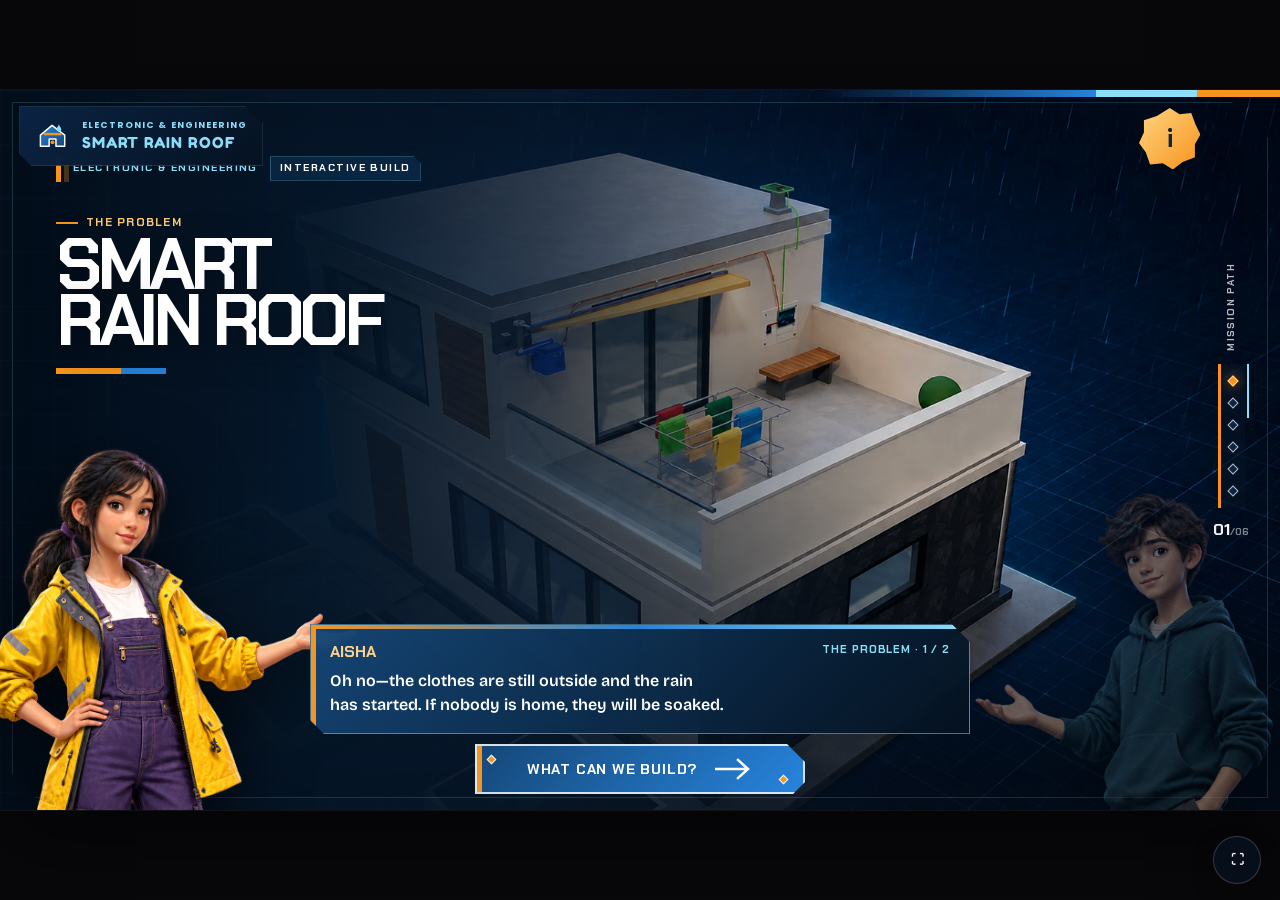
==== index.html @ da2c4566 "Add Smart Rain Roof standalone interactive activity Offline-first, single-folder 3D engineering acti" ====
<!DOCTYPE html>
<html lang="en">
<head>
<meta charset="utf-8">
<meta name="viewport" content="width=device-width, initial-scale=1, viewport-fit=cover, maximum-scale=1">
<meta name="theme-color" content="#0B2545">
<title>SKAI Engineering · Smart Rain Roof</title>
<link rel="icon" type="image/svg+xml" href="favicon.svg">
<link rel="stylesheet" href="assets/fonts/local-fonts.css">
<style>
/* =====================================================================
   SKAI world board — fit-to-screen, never scrolls, everything animates.
   Board is the Figma frame at 1959.11 x 1102 (16:9-ish), letterboxed to
   whatever screen it lands on. All motion is CSS transforms on the
   data-role groups inside the SVG.
   ===================================================================== */

*, *::before, *::after { box-sizing: border-box; }

html, body {
  height: 100%;
  margin: 0;
  overflow: hidden;                 /* no scrollbars, ever */
  overscroll-behavior: none;
  touch-action: manipulation;
  background: #08080b;
  font-family: Poppins, system-ui, -apple-system, sans-serif;
  color: #e9e9ee;
  -webkit-tap-highlight-color: transparent;
}

body {
  display: grid;
  place-items: center;
  position: fixed;                  /* kills iOS rubber-banding */
  inset: 0;
}

/* ---------------------------------------------------------------- board */

.board {
  --ar: 1.777778;                   /* 1959.11 / 1102 */
  position: relative;
  width:  min(100vw, calc(100vh * var(--ar)));
  height: min(100vh, calc(100vw / var(--ar)));
  overflow: hidden;
  background:
    radial-gradient(125% 95% at 50% -8%,  var(--glow)  0%, transparent 62%),
    radial-gradient(100% 80% at 50% 108%, var(--glow2) 0%, transparent 58%),
    var(--bg);
  box-shadow: 0 0 0 1px rgba(255,255,255,.05), 0 30px 90px rgba(0,0,0,.55);
}

/* soft vignette so the themed ground reads as depth, not a flat wash */
.board::after {
  content: ""; position: absolute; inset: 0; pointer-events: none;
  background: radial-gradient(120% 100% at 50% 50%, transparent 52%, rgba(0,0,0,.42) 100%);
}
@supports (height: 100dvh) {
  .board {
    width:  min(100vw, calc(100dvh * var(--ar)));
    height: min(100dvh, calc(100vw / var(--ar)));
  }
}
.board svg { display: block; width: 100%; height: 100%; }

/* Portrait phones: the board is a landscape game frame, so rotate it into the
   screen instead of leaving a thin letterbox strip. Chrome stays upright. */
@media (orientation: portrait) and (max-width: 820px) {
  .board {
    position: fixed; top: 50%; left: 50%;
    width:  min(100vh, calc(100vw * var(--ar)));
    height: min(100vw, calc(100vh / var(--ar)));
    transform: translate(-50%, -50%) rotate(90deg);
  }
  @supports (height: 100dvh) {
    .board {
      width:  min(100dvh, calc(100vw * var(--ar)));
      height: min(100vw, calc(100dvh / var(--ar)));
    }
  }
}

/* ---- domain mascots: the generated characters, standing on the board ---- */
.board .mascot {
  position: absolute; bottom: 8%; height: 40%;
  opacity: 0; pointer-events: none; z-index: 2;
  filter: drop-shadow(0 12px 24px rgba(0,0,0,.45));
  transition: opacity 200ms ease, transform 260ms cubic-bezier(.55, 0, .85, .12);
}
.board .mascot.robot { right: 17%; transform: translate(110px, 34px) scale(.9); }
.board .mascot.kid   { left: 20%;  transform: translate(-110px, 34px) scale(.9); }
.board .mascot.on {
  opacity: 1; transform: none;
  transition: opacity 200ms ease, transform 440ms cubic-bezier(.16, 1.24, .32, 1);
}
.board .mascot.robot.on { animation: bob 2.6s ease-in-out 500ms infinite; }
.board .mascot.kid.on   { animation: bob 3.1s ease-in-out 900ms infinite; }
@media (prefers-reduced-motion: reduce) { .board .mascot.on { animation: none; } }

/* the activity area — your game renders here, under the chrome */
.stage-slot {
  position: absolute; inset: 0;
  display: grid; place-items: center;
  pointer-events: none;
}

/* ------------------------------------------------------- motion system */
/* Every element is parked off-board in the direction it flies in from.
   Translations are in SVG user units, so they behave identically at any
   screen size. Turning the role off replays the same path in reverse. */

.board [data-role] {
  transform-box: fill-box;
  transform-origin: 50% 50%;
  opacity: 0;
  will-change: transform, opacity;
  transition:
    transform 260ms cubic-bezier(.55, 0, .85, .12),
    opacity   150ms ease-in;
  transition-delay: calc(var(--i, 0) * 22ms);
}

.board [data-role].on {
  transform: none;
  opacity: 1;
  transition:
    transform 440ms cubic-bezier(.16, 1.24, .32, 1),
    opacity   200ms ease-out;
  transition-delay: calc(var(--i, 0) * 38ms);
}

/* per-role flight paths */
.board [data-role="header"] { transform: translate(-520px, -70px) rotate(-7deg); }
.board [data-role="hud"]    { transform: translate(0, -330px) scale(.86); }
.board [data-role="rail"]   { transform: translate(400px, 40px) rotate(6deg); }
.board [data-role="hint"]   { transform: translate(-420px, 120px) rotate(-14deg); }
.board [data-role="cta"]    { transform: translate(0, 460px) scale(.9); }
.board [data-role="trim"]   { transform: translate(-700px, 0); }
.board [data-role="bubble"] {
  transform: translate(-40px, 90px) scale(.25) rotate(-8deg);
  transform-origin: 12% 94%;        /* grows out of the hint button */
}

/* the board itself never flies */
.board [data-role="decor"] { opacity: 1; transform: none; transition: none; }

/* Figma's flat grey stage tint (Rectangle 129) is replaced by the themed
   .board background above, so it is not drawn */
.board [data-role="backdrop"] { display: none; }

/* idle life once things have landed */
.board [data-role="cta"].on   { animation: bob 2.6s ease-in-out 600ms infinite; }
.board [data-role="hint"].on  { animation: pulse 2.2s ease-in-out 700ms infinite; }
@keyframes bob   { 0%,100% { translate: 0 0;    } 50% { translate: 0 -9px; } }
@keyframes pulse { 0%,100% { scale: 1;          } 50% { scale: 1.055;      } }

@media (prefers-reduced-motion: reduce) {
  .board [data-role] { transition-duration: 1ms !important; transition-delay: 0ms !important; }
  .board [data-role].on { animation: none; }
}

/* --------------------------------------------------------------- chrome */
/* Everything here is fixed-position overlay, so it can never add scroll. */

.hud-bar {
  position: fixed; right: clamp(8px, 1.2vw, 18px); bottom: clamp(8px, 1.8vh, 20px);
  display: flex; align-items: center; gap: clamp(6px, .9vw, 12px);
  padding: clamp(6px, 1vh, 10px) clamp(10px, 1.4vw, 16px);
  background: rgba(18,18,23,.82);
  backdrop-filter: blur(14px);
  border: 1px solid rgba(255,255,255,.1);
  border-radius: 999px;
  font-size: clamp(10px, 1.5vh, 13px);
  z-index: 10;
  transition: opacity .24s ease, transform .24s ease;
  max-width: calc(100vw - 16px);
  flex-wrap: wrap; justify-content: center;
}
body.idle .hud-bar { opacity: 0; transform: translateY(18px); pointer-events: none; }

.hud-bar button {
  font: inherit; font-weight: 600; color: #e9e9ee;
  background: rgba(255,255,255,.07);
  border: 1px solid rgba(255,255,255,.12);
  border-radius: 999px;
  padding: .45em .9em; cursor: pointer; white-space: nowrap;
  transition: background .18s ease, color .18s ease;
}
.hud-bar button:hover { background: rgba(255,255,255,.16); }
.hud-bar button.play.on { background: #fff; color: #111; }

.dots { display: flex; flex-wrap: wrap; justify-content: center; gap: clamp(4px, .55vw, 7px); }
.dots i {
  width: clamp(7px, 1.05vh, 10px); aspect-ratio: 1;
  border-radius: 50%; background: rgba(255,255,255,.24);
  cursor: pointer; transition: background .2s ease, transform .2s ease;
}
.dots i:hover { transform: scale(1.35); }
.dots i.on { background: var(--accent, #fff); transform: scale(1.35); }

.caption {
  position: fixed; right: clamp(8px, 1.2vw, 18px);
  bottom: calc(clamp(8px, 1.8vh, 20px) + clamp(38px, 5.6vh, 52px));
  margin: 0;
  font-size: clamp(10px, 1.5vh, 13px); letter-spacing: .01em;
  color: rgba(255,255,255,.6); text-align: right;
  max-width: min(46vw, 360px);
  z-index: 10; pointer-events: none;
  transition: opacity .24s ease;
}
body.idle .caption { opacity: 0; }

.worlds {
  position: fixed; top: clamp(8px, 1.6vh, 18px); left: 50%;
  transform: translateX(-50%);
  display: flex; flex-wrap: wrap; justify-content: center; gap: clamp(4px, .6vw, 8px);
  z-index: 10; max-width: calc(100vw - 12px);
  transition: opacity .24s ease, transform .24s ease;
}
body.idle .worlds { opacity: 0; transform: translateX(-50%) translateY(-16px); pointer-events: none; }

.worlds a {
  font-size: clamp(9px, 1.35vh, 12px); font-weight: 600;
  color: rgba(255,255,255,.66); text-decoration: none; white-space: nowrap;
  background: rgba(18,18,23,.8); backdrop-filter: blur(14px);
  border: 1px solid rgba(255,255,255,.1); border-radius: 999px;
  padding: .42em .9em;
}
.worlds a[aria-current] { background: var(--accent); color: #0b0b0e; border-color: transparent; }
.worlds a .sm { display: none; }
@media (max-width: 620px), (max-height: 420px) {
  .worlds a .lg { display: none; }
  .worlds a .sm { display: inline; }
}



@media (max-width: 900px) {
  .caption  { display: none; }
}
@media (max-width: 620px) {
  .hud-bar .full { display: none; }
  .worlds a { padding: .34em .62em; }
}
@media (max-width: 380px) {
  .hud-bar .play { display: none; }
}
/* very short landscape (phones on their side): shrink the chrome further */
@media (max-height: 420px) {
  .caption { display: none; }
  .hud-bar { bottom: 6px; padding: 4px 8px; }
  .worlds  { top: 5px; }
}

:root { --bg: #0B2545; --glow: rgba(31,111,208,.58); --glow2: rgba(247,148,29,.30); --accent: #F7941D; }
</style>
<link rel="stylesheet" href="engineering-smart-rain-roof.css">
</head>
<body>

<nav class="worlds" aria-hidden="true"></nav>

<div class="board">
<svg xmlns="http://www.w3.org/2000/svg" viewBox="0 0 1959.1111 1102" preserveAspectRatio="xMidYMid meet" data-frame="engineering" role="img" aria-label="Electronic & Engineering board">
<defs><linearGradient id="g1" x1="0.979" y1="0.9211" x2="-0.2285" y2="-1.015"><stop offset="0" stop-color="#154777" stop-opacity="1"/><stop offset="1" stop-color="#2784DD" stop-opacity="1"/></linearGradient><linearGradient id="g2" x1="0.4921" y1="0.5685" x2="0.5001" y2="0.3508"><stop offset="0" stop-color="#FFFFFF" stop-opacity="0"/><stop offset="1" stop-color="#115CBB" stop-opacity="1"/></linearGradient></defs>
<g data-role="header" data-node="24:2196" data-name="Rectangle"><g transform="matrix(1,0,0,1,282.4,115)"><path d="M0 0L7.2 0L7.2 2L0 2L0 0Z" fill="#D13735" fill-opacity="0.3"/></g></g>
<g data-role="header" data-node="24:2197" data-name="Rectangle"><g transform="matrix(1,0,0,1,285,112.4004)"><path d="M0 0L2 0L2 7.2L0 7.2L0 0Z" fill="#D13735" fill-opacity="0.3"/></g></g>
<g data-role="decor" data-node="24:2198" data-name="structural-beam"><g transform="matrix(1,0,0,1,1800,380)"><path d="M0 2C0 0.89543 0.895431 0 2 0L98 0C99.1046 0 100 0.895431 100 2L100 4C100 5.10457 99.1046 6 98 6L2 6C0.895429 6 0 5.10457 0 4L0 2Z" fill="#48515D" fill-opacity="0.12"/><path d="M2 0L2 1L98 1L98 0L98 -1L2 -1L2 0ZM100 2L99 2L99 4L100 4L101 4L101 2L100 2ZM98 6L98 5L2 5L2 6L2 7L98 7L98 6ZM0 4L1 4L1 2L0 2L-1 2L-1 4L0 4ZM2 6L2 5C1.44771 5 1 4.55229 1 4L0 4L-1 4C-1 5.65685 0.343143 7 2 7L2 6ZM100 4L99 4C99 4.55228 98.5523 5 98 5L98 6L98 7C99.6569 7 101 5.65685 101 4L100 4ZM98 0L98 1C98.5523 1 99 1.44771 99 2L100 2L101 2C101 0.343147 99.6569 -1 98 -1L98 0ZM2 0L2 -1C0.343146 -1 -1 0.343146 -1 2L0 2L1 2C1 1.44772 1.44772 1 2 1L2 0Z" fill="#48515D" fill-opacity="0.22"/></g></g>
<g data-role="hud" data-node="24:2199" data-name="Group 2593"><g transform="matrix(1,0,0,1,1618.0001,19.0016)"><g transform="matrix(-1,0,0,-1,93.0238,93.0003)"><path d="M40.7775 0.00796409L52.3742 0C53.2279 3.41 54.2725 6.76697 55.0507 10.2004C59.1892 11.1524 62.6675 12.7484 66.2536 15.0069C69.1303 13.1007 72.1699 11.4233 75.1026 9.60195C77.8721 12.3584 80.7683 14.9923 83.6286 17.6539C83.0802 19.0354 82.3523 20.3699 81.6962 21.7025C80.7319 23.6598 79.7825 25.6241 78.8478 27.5955C80.359 31.0665 81.5698 33.8694 82.4382 37.5915C83.4019 37.8378 84.3621 38.2226 85.3056 38.5458C87.8242 39.4079 90.3435 40.3726 92.9008 41.108L92.8804 47.0852C92.8771 48.3946 92.8322 49.7277 92.952 51.0324C92.9754 51.4793 92.9892 51.9295 93.0238 52.3755C92.5066 52.4912 92.0158 52.6321 91.515 52.8058C90.5465 53.1682 89.5171 53.4284 88.5237 53.7187L83.3202 55.234C82.4232 59.3446 80.5585 63.2376 78.3809 66.8053C79.8642 69.9635 81.2415 73.1734 82.6959 76.3456C81.8798 77.2656 80.9659 78.1188 80.0965 78.9896C78.536 80.5403 76.9914 82.1067 75.4628 83.6887C72.2172 82.2379 68.9699 80.736 65.8386 79.0506C62.3419 81.1423 58.4711 82.428 54.5588 83.4751C54.3432 84.9111 53.9496 86.3398 53.6117 87.7526C53.19 89.493 52.8028 91.2411 52.4503 92.997L40.7261 93.0003L39.2403 87.1638C38.931 85.9251 38.6638 84.6587 38.261 83.4469C34.4911 82.3594 30.7104 81.1355 27.3275 79.097C25.1842 79.9741 23.0947 80.9838 21.0001 81.9688C19.8576 82.506 18.7073 83.0983 17.5151 83.5157C14.9533 81.1043 12.5081 78.5298 10.0255 76.0354C10.4983 74.9452 11.0995 73.9015 11.6371 72.8408L14.6315 66.8776C12.5921 63.0901 11.0799 59.3295 9.88628 55.1981C6.61031 54.1406 3.29553 53.2169 0.0260241 52.1343C-0.0330577 48.4032 0.0282023 44.6613 0.0192856 40.9286C3.25047 39.7721 6.64128 39.0144 9.89193 37.8965C10.5563 35.6648 11.2576 33.4638 12.1902 31.327C12.8232 29.8767 13.5877 28.4884 14.2528 27.053C12.7173 23.9271 11.1587 20.8127 9.57705 17.71C10.6488 16.4582 11.9105 15.3133 13.0633 14.132C14.6516 12.5046 16.2114 10.7685 17.924 9.27475C20.7465 11.2446 23.7203 13.0304 26.6236 14.8785C30.0271 12.8252 33.9298 11.0685 37.8333 10.2632C38.8498 6.85614 39.7331 3.40428 40.7775 0.00796409Z" fill="#FCA01B"/></g><g transform="matrix(-1,0,0,-1,76.0238,77.0003)"><path d="M28.234 0.0863614C28.2844 0.078873 28.3345 0.0690532 28.3853 0.0639804C29.6066 -0.0580889 30.9267 0.016793 32.1457 0.103916C32.5471 0.133306 32.9479 0.170984 33.3478 0.216962C33.7477 0.262939 34.1464 0.317294 34.544 0.379939C34.9417 0.442584 35.3378 0.513521 35.7326 0.592672C36.1272 0.671824 36.52 0.759276 36.9111 0.854935C37.302 0.950513 37.6909 1.05414 38.0776 1.1659C38.4643 1.27766 38.8485 1.39756 39.2302 1.52542C39.6119 1.65321 39.9909 1.78889 40.3668 1.93254C40.7428 2.07635 41.1157 2.22772 41.4854 2.38683C41.8551 2.5461 42.2214 2.71294 42.5841 2.88751C42.9469 3.06192 43.3058 3.2439 43.661 3.43344C44.0162 3.62299 44.3672 3.81978 44.7141 4.02398C45.061 4.22802 45.4035 4.4393 45.7416 4.65776C46.0798 4.87621 46.4132 5.10159 46.7419 5.33381C47.0706 5.56619 47.3943 5.80526 47.713 6.05117C48.0317 6.297 48.3453 6.54944 48.6535 6.80839C48.9618 7.06735 49.2644 7.33258 49.5615 7.60417C49.7434 7.76787 49.9232 7.93374 50.101 8.10195C50.2788 8.27008 50.4545 8.44038 50.6282 8.61269C50.8017 8.78517 50.9731 8.95966 51.1425 9.13616C51.3119 9.31282 51.4791 9.49149 51.644 9.67226C51.809 9.85303 51.9717 10.0357 52.1321 10.2204C52.2926 10.4052 52.4509 10.5919 52.6068 10.7805C52.7626 10.9691 52.9162 11.1595 53.0674 11.3518C53.2186 11.5441 53.3675 11.7384 53.5141 11.9344C53.6604 12.1303 53.8045 12.3281 53.9461 12.5277C54.0879 12.7271 54.227 12.9284 54.3637 13.1314C54.5004 13.3343 54.6345 13.5389 54.7662 13.7452C54.8979 13.9513 55.027 14.1591 55.1536 14.3686C55.2802 14.578 55.4042 14.789 55.5256 15.0014C55.6471 15.2138 55.7658 15.4277 55.8819 15.643C55.9982 15.8583 56.1117 16.0751 56.2225 16.2933C56.3333 16.5114 56.4415 16.7309 56.547 16.9517C56.6525 17.1724 56.7553 17.3944 56.8553 17.6177C56.9553 17.841 57.0525 18.0655 57.1472 18.2912C57.2417 18.5169 57.3335 18.7436 57.4225 18.9716C57.5114 19.1996 57.5976 19.4286 57.6809 19.6587C57.7643 19.8886 57.8448 20.1197 57.9225 20.3518C58.0001 20.5838 58.0749 20.8167 58.147 21.0506C58.219 21.2845 58.288 21.5191 58.3542 21.7546C58.4205 21.9902 58.4838 22.2266 58.5443 22.4637C58.6047 22.7007 58.6622 22.9386 58.7167 23.1771C58.7713 23.4156 58.823 23.6548 58.8717 23.8945C58.9205 24.1343 58.9663 24.3747 59.0092 24.6155C59.052 24.8564 59.092 25.0978 59.1289 25.3397C59.1657 25.5815 59.1997 25.8237 59.2308 26.0665C59.2617 26.3094 59.2897 26.5525 59.3147 26.7959C59.3397 27.0392 59.3618 27.2829 59.381 27.5268C59.4 27.7708 59.416 28.015 59.4291 28.2593C59.7977 36.3 57.2435 44.0092 51.7926 49.9918C51.6329 50.169 51.4709 50.3442 51.3068 50.5176C51.1427 50.6909 50.9765 50.8621 50.8082 51.0313C50.64 51.2005 50.4697 51.3676 50.2973 51.5328C50.125 51.6978 49.9507 51.8607 49.7744 52.0215C49.598 52.1823 49.4198 52.3409 49.2395 52.4972C49.0593 52.6536 48.8773 52.8078 48.6932 52.9598C48.5092 53.1118 48.3235 53.2615 48.1359 53.4089C47.9482 53.5563 47.7588 53.7014 47.5676 53.8441C47.3764 53.9868 47.1835 54.1272 46.9888 54.2654C46.7942 54.4034 46.5979 54.539 46.3998 54.6724C46.2019 54.8056 46.0024 54.9365 45.8012 55.0647C45.6001 55.1932 45.3973 55.3191 45.193 55.4425C44.9888 55.5659 44.7831 55.6867 44.5759 55.805C44.3687 55.9235 44.1601 56.0394 43.95 56.1526C43.7401 56.2658 43.5286 56.3765 43.3158 56.4846C43.1031 56.5928 42.8891 56.6983 42.6737 56.8012C42.4584 56.9041 42.2419 57.0042 42.0242 57.1017C41.8064 57.1993 41.5874 57.2941 41.3673 57.3864C41.1472 57.4787 40.9261 57.5681 40.7038 57.6549C40.4816 57.7417 40.2582 57.8257 40.0339 57.9069C39.8095 57.9884 39.5842 58.0669 39.358 58.1426C39.1316 58.2185 38.9045 58.2916 38.6764 58.3618C38.4484 58.432 38.2195 58.4995 37.9898 58.5641C37.76 58.6287 37.5296 58.6906 37.2984 58.7497C37.0672 58.8086 36.8353 58.8648 36.6027 58.9181C36.3701 58.9714 36.1369 59.0219 35.9031 59.0695C35.6692 59.1172 35.4348 59.1619 35.1999 59.2038C34.965 59.2458 34.7296 59.2847 34.4937 59.3208C34.2578 59.357 34.0215 59.3903 33.7848 59.4207C33.5482 59.4509 33.3111 59.4783 33.0737 59.5029C32.8364 59.5275 32.5987 59.5492 32.3607 59.5679C32.1229 59.5867 31.8848 59.6025 31.6465 59.6153C23.7867 59.7865 16.721 57.6941 10.6032 52.6348C10.4196 52.4809 10.2378 52.3249 10.0579 52.1665C9.87807 52.0082 9.70012 51.8479 9.52418 51.6853C9.34816 51.5226 9.17416 51.358 9.00208 51.1913C8.83017 51.0245 8.66019 50.8556 8.49231 50.6847C8.32442 50.5136 8.15855 50.3407 7.99477 50.1659C7.83107 49.9909 7.66955 49.814 7.5102 49.6351C7.35069 49.4561 7.19343 49.2754 7.03843 49.0927C6.88342 48.9101 6.7306 48.7257 6.58002 48.5393C6.42945 48.353 6.28113 48.1648 6.13515 47.9747C5.989 47.7849 5.84535 47.5931 5.70404 47.3997C5.56264 47.2063 5.42358 47.0111 5.28686 46.8143C5.1503 46.6175 5.01607 46.419 4.88426 46.2191C4.75228 46.019 4.62289 45.8173 4.49599 45.6142C4.36901 45.4109 4.24452 45.2062 4.12245 45.0001C4.00046 44.7938 3.88097 44.5861 3.76405 44.3771C3.64698 44.1679 3.53264 43.9574 3.4208 43.7455C3.30887 43.5337 3.1996 43.3205 3.09291 43.106C2.98622 42.8914 2.88211 42.6757 2.78057 42.4586C2.67912 42.2416 2.58032 42.0233 2.4841 41.8038C2.38788 41.5844 2.29439 41.3638 2.20356 41.1421C2.11274 40.9203 2.02457 40.6975 1.93913 40.4737C1.8537 40.2498 1.77093 40.025 1.69089 39.7991C1.61093 39.5734 1.53371 39.3465 1.45915 39.1187C1.38475 38.891 1.313 38.6624 1.24408 38.433C1.17499 38.2036 1.10881 37.9733 1.04552 37.7422C0.982067 37.5111 0.921513 37.2793 0.863699 37.0467C0.805886 36.8142 0.750971 36.581 0.698955 36.3471C0.646778 36.1132 0.597499 35.8788 0.551119 35.6439C0.504578 35.4088 0.461017 35.1732 0.420354 34.937C0.379611 34.701 0.341685 34.4644 0.306739 34.2274C0.271712 33.9904 0.239584 33.753 0.210194 33.5152C0.180965 33.2773 0.154635 33.0392 0.131123 32.8008C0.108175 32.5558 0.0882061 32.3106 0.0711357 32.0654C0.0542264 31.82 0.0402959 31.5743 0.0294256 31.3286C0.0185553 31.0829 0.0106643 30.837 0.00583311 30.591C0.00100187 30.3451 -0.000849557 30.0991 0.000358253 29.8531C0.00156606 29.6071 0.00583338 29.3612 0.0131608 29.1153C0.0204881 28.8695 0.0307944 28.6238 0.0439998 28.3782C0.0573662 28.1324 0.0737132 27.887 0.0931187 27.6417C0.112524 27.3965 0.134908 27.1516 0.160353 26.9069C0.185797 26.6622 0.214221 26.4179 0.245704 26.1738C0.277188 25.9299 0.311651 25.6865 0.349093 25.4434C0.386454 25.2003 0.426877 24.9576 0.470358 24.7154C0.513758 24.4733 0.560139 24.2318 0.609578 23.9908C0.658857 23.7498 0.711115 23.5094 0.766432 23.2697C0.82175 23.03 0.879965 22.791 0.941161 22.5528C1.00236 22.3145 1.06653 22.077 1.13361 21.8403C1.2006 21.6037 1.27049 21.3678 1.34336 21.1329C1.41623 20.8979 1.492 20.6639 1.57059 20.4309C1.6491 20.1977 1.73051 19.9656 1.81497 19.7346C1.89936 19.5034 1.98648 19.2734 2.07642 19.0446C2.16644 18.8156 2.25928 18.5878 2.35494 18.3611C2.45052 18.1345 2.54884 17.909 2.65005 17.6848C2.75126 17.4605 2.85514 17.2377 2.96183 17.016C3.06852 16.7942 3.17786 16.5739 3.28995 16.3549C3.40203 16.1361 3.51678 15.9185 3.63434 15.7023C3.75174 15.4862 3.87179 15.2715 3.9945 15.0583C4.1173 14.8452 4.24267 14.6336 4.37053 14.4235C4.49856 14.2135 4.62909 14.0049 4.76211 13.798C4.89529 13.591 5.03089 13.3858 5.16906 13.1823C5.30715 12.9788 5.44782 12.7771 5.59091 12.577C5.73399 12.377 5.87965 12.1786 6.02773 11.9822C6.17565 11.7857 6.32606 11.5911 6.47889 11.3983C6.63172 11.2055 6.78688 11.0146 6.94438 10.8256C12.5028 4.26023 19.717 0.779322 28.234 0.0863614Z" fill="#FFFFFF"/><path d="M28.234 0.0863614L28.7206 6.0666L28.9196 6.05041L29.1171 6.02102L28.234 0.0863614ZM28.3853 0.0639804L27.7885 -5.90627L27.7882 -5.90624L28.3853 0.0639804ZM32.1457 0.103916L32.5839 -5.88007L32.5735 -5.88082L32.1457 0.103916ZM33.3478 0.216962L34.0332 -5.74376L34.0331 -5.74378L33.3478 0.216962ZM35.7326 0.592672L36.9125 -5.29016L36.9121 -5.29026L35.7326 0.592672ZM36.9111 0.854935L35.4856 6.68313L35.4861 6.68327L36.9111 0.854935ZM39.2302 1.52542L37.3242 7.21464L37.3256 7.21512L39.2302 1.52542ZM40.3668 1.93254L42.5105 -3.67146L42.5084 -3.67226L40.3668 1.93254ZM41.4854 2.38683L43.8595 -3.1235L43.857 -3.12456L41.4854 2.38683ZM42.5841 2.88751L39.9823 8.29403L39.9842 8.29496L42.5841 2.88751ZM44.7141 4.02398L41.6708 9.19491L41.6721 9.19565L44.7141 4.02398ZM46.7419 5.33381L50.2056 0.434596L50.204 0.433465L46.7419 5.33381ZM47.713 6.05117L44.0483 10.8019L44.0484 10.802L47.713 6.05117ZM49.5615 7.60417L45.5134 12.0328L45.5306 12.0485L45.5479 12.064L49.5615 7.60417ZM50.101 8.10195L45.9764 12.4595L45.9794 12.4623L50.101 8.10195ZM50.6282 8.61269L54.858 4.35724L54.854 4.3533L50.6282 8.61269ZM51.1425 9.13616L55.473 4.98327L55.4721 4.98232L51.1425 9.13616ZM51.644 9.67226L47.2103 13.7149L47.2123 13.717L51.644 9.67226ZM52.1321 10.2204L47.6017 14.1543L47.6028 14.1556L52.1321 10.2204ZM52.6068 10.7805L57.2323 6.95883L57.2304 6.95648L52.6068 10.7805ZM53.0674 11.3518L57.7844 7.6437L57.7837 7.64274L53.0674 11.3518ZM53.5141 11.9344L58.3204 8.34295L58.3193 8.34136L53.5141 11.9344ZM53.9461 12.5277L49.0528 15.9998L49.0551 16.003L53.9461 12.5277ZM54.3637 13.1314L49.3873 16.4833L49.3879 16.4842L54.3637 13.1314ZM54.7662 13.7452L49.7083 16.9729L49.7104 16.9761L54.7662 13.7452ZM55.5256 15.0014L50.3157 17.9776L50.3174 17.9805L55.5256 15.0014ZM55.8819 15.643L50.6009 18.4909L50.6025 18.494L55.8819 15.643ZM56.2225 16.2933L50.8726 19.0097L50.8742 19.0129L56.2225 16.2933ZM56.547 16.9517L51.1332 19.5382L51.1335 19.5389L56.547 16.9517ZM56.8553 17.6177L51.3791 20.0696L51.3794 20.0703L56.8553 17.6177ZM57.1472 18.2912L62.6821 15.975L62.68 15.9699L57.1472 18.2912ZM57.4225 18.9716L63.012 16.7906L63.0118 16.79L57.4225 18.9716ZM57.6809 19.6587L52.0397 21.7023L52.0399 21.703L57.6809 19.6587ZM57.9225 20.3518L63.6124 18.4479L63.612 18.4467L57.9225 20.3518ZM58.147 21.0506L63.8814 19.2853L63.881 19.284L58.147 21.0506ZM58.3542 21.7546L52.5779 23.3779L52.5788 23.3811L58.3542 21.7546ZM58.5443 22.4637L64.3586 20.9825L64.3581 20.9806L58.5443 22.4637ZM58.7167 23.1771L52.8675 24.514L52.8684 24.5178L58.7167 23.1771ZM58.8717 23.8945L64.7516 22.6999L64.7516 22.6995L58.8717 23.8945ZM59.0092 24.6155L64.9165 23.5652L64.9161 23.5629L59.0092 24.6155ZM59.1289 25.3397L65.0606 24.437L65.0601 24.4335L59.1289 25.3397ZM59.2308 26.0665L65.1827 25.3087L65.1822 25.3046L59.2308 26.0665ZM59.3147 26.7959L53.346 27.4079L53.3462 27.4101L59.3147 26.7959ZM59.381 27.5268L65.3629 27.061L65.3625 27.0568L59.381 27.5268ZM59.4291 28.2593L65.4228 27.9845L65.4217 27.9609L65.4205 27.9374L59.4291 28.2593ZM51.7926 49.9918L47.3574 45.9508L47.3467 45.9626L47.336 45.9745L51.7926 49.9918ZM51.3068 50.5176L55.6633 54.6433L55.6652 54.6413L51.3068 50.5176ZM50.2973 51.5328L54.4468 55.8666L54.4489 55.8645L50.2973 51.5328ZM49.7744 52.0215L53.8162 56.4559L53.8182 56.454L49.7744 52.0215ZM49.2395 52.4972L45.3083 47.9644L45.306 47.9664L49.2395 52.4972ZM48.6932 52.9598L44.8736 48.3326L44.8714 48.3344L48.6932 52.9598ZM48.1359 53.4089L51.8422 58.1273L51.8442 58.1258L48.1359 53.4089ZM46.9888 54.2654L50.4596 59.1597L50.4613 59.1584L46.9888 54.2654ZM46.3998 54.6724L43.0492 49.695L43.0488 49.6954L46.3998 54.6724ZM45.8012 55.0647L42.5751 50.0059L42.5723 50.0077L45.8012 55.0647ZM45.193 55.4425L42.0908 50.3067L42.0905 50.3069L45.193 55.4425ZM44.5759 55.805L41.6003 50.5948L41.5979 50.5962L44.5759 55.805ZM43.95 56.1526L41.1036 50.8707L41.1019 50.8716L43.95 56.1526ZM43.3158 56.4846L40.5978 51.1356L40.5969 51.136L43.3158 56.4846ZM42.6737 56.8012L40.0872 51.3873L40.0864 51.3877L42.6737 56.8012ZM42.0242 57.1017L44.4759 62.578L44.4774 62.5773L42.0242 57.1017ZM41.3673 57.3864L39.0478 51.8528L39.0471 51.8531L41.3673 57.3864ZM40.7038 57.6549L38.5216 52.0658L38.5209 52.0661L40.7038 57.6549ZM40.0339 57.9069L37.9907 52.2655L37.9871 52.2668L40.0339 57.9069ZM39.358 58.1426L37.4545 52.4526L37.4515 52.4536L39.358 58.1426ZM37.2984 58.7497L38.7808 64.5637L38.7846 64.5627L37.2984 58.7497ZM35.9031 59.0695L34.7065 53.19L34.7046 53.1904L35.9031 59.0695ZM35.1999 59.2038L34.1472 53.2969L34.1449 53.2973L35.1999 59.2038ZM34.4937 59.3208L33.5868 53.3897L33.5849 53.39L34.4937 59.3208ZM33.7848 59.4207L34.5462 65.3722L34.548 65.3719L33.7848 59.4207ZM33.0737 59.5029L32.4563 53.5347L32.4543 53.5349L33.0737 59.5029ZM32.3607 59.5679L31.8892 53.5865L31.8889 53.5865L32.3607 59.5679ZM31.6465 59.6153L31.7772 65.6139L31.8729 65.6118L31.9684 65.6066L31.6465 59.6153ZM10.6032 52.6348L6.74897 57.2332L6.76417 57.2459L6.77945 57.2586L10.6032 52.6348ZM10.0579 52.1665L6.09301 56.6699L6.09401 56.6708L10.0579 52.1665ZM9.52418 51.6853L5.45216 56.0919L5.45224 56.092L9.52418 51.6853ZM9.00208 51.1913L4.82344 55.497L4.82754 55.5009L9.00208 51.1913ZM8.49231 50.6847L4.21054 54.8878L4.21153 54.8888L8.49231 50.6847ZM7.99477 50.1659L3.61334 54.265L3.61623 54.2681L7.99477 50.1659ZM7.5102 49.6351L11.9908 45.6445L11.9888 45.6423L7.5102 49.6351ZM7.03843 49.0927L11.6137 45.2111L11.612 45.2091L7.03843 49.0927ZM6.13515 47.9747L10.8932 44.3195L10.8898 44.315L6.13515 47.9747ZM5.70404 47.3997L10.5487 43.86L10.5477 43.8587L5.70404 47.3997ZM5.28686 46.8143L0.357486 50.235L0.358719 50.2368L5.28686 46.8143ZM4.88426 46.2191L9.89356 42.9165L9.89293 42.9156L4.88426 46.2191ZM4.49599 45.6142L-0.592456 48.7935L-0.592229 48.7938L4.49599 45.6142ZM4.12245 45.0001L-1.04215 48.0541L-1.04021 48.0573L4.12245 45.0001ZM3.76405 44.3771L9.0006 41.4481L8.99985 41.4468L3.76405 44.3771ZM3.4208 43.7455L8.7272 40.9451L8.72548 40.9418L3.4208 43.7455ZM3.09291 43.106L-2.27968 45.7771L-2.27928 45.7779L3.09291 43.106ZM2.78057 42.4586L-2.65472 44.9998L-2.65431 45.0006L2.78057 42.4586ZM2.4841 41.8038L7.97928 39.3949L7.97896 39.3941L2.4841 41.8038ZM1.69089 39.7991L-3.96493 41.8021L-3.96452 41.8032L1.69089 39.7991ZM1.45915 39.1187L-4.24434 40.9816L-4.24314 40.9852L1.45915 39.1187ZM1.24408 38.433L6.99032 36.7065L6.98937 36.7034L1.24408 38.433ZM1.04552 37.7422L6.83228 36.1569L6.83153 36.1542L1.04552 37.7422ZM0.863699 37.0467L6.68645 35.5991L6.68633 35.5986L0.863699 37.0467ZM0.698955 36.3471L6.55589 35.0446L6.55494 35.0404L0.698955 36.3471ZM0.551119 35.6439L6.43753 34.4819L6.43692 34.4788L0.551119 35.6439ZM0.420354 34.937L6.33335 33.9189L6.33289 33.9163L0.420354 34.937ZM0.306739 34.2274L6.24259 33.3523L6.24225 33.35L0.306739 34.2274ZM0.210194 33.5152L-5.74501 34.247L-5.74452 34.2509L0.210194 33.5152ZM0.131123 32.8008L-5.84272 33.3605L-5.84135 33.375L-5.83991 33.3896L0.131123 32.8008ZM0.0711357 32.0654L-5.91468 32.4778L-5.91438 32.482L0.0711357 32.0654ZM0.0294256 31.3286L-5.96471 31.5938L-5.96471 31.5938L0.0294256 31.3286ZM0.0439998 28.3782L-5.94715 28.0523L-5.94735 28.056L0.0439998 28.3782ZM0.245704 26.1738L-5.70492 25.4057L-5.70499 25.4062L0.245704 26.1738ZM0.349093 25.4434L6.27916 26.3567L6.27946 26.3548L0.349093 25.4434ZM0.470358 24.7154L6.37595 25.7756L6.37617 25.7743L0.470358 24.7154ZM0.609578 23.9908L6.48718 25.1965L6.48795 25.1928L0.609578 23.9908ZM1.13361 21.8403L6.90637 23.4759L6.90674 23.4746L1.13361 21.8403ZM1.57059 20.4309L7.25598 22.3483L7.25697 22.3453L1.57059 20.4309ZM1.81497 19.7346L7.45011 21.795L7.45121 21.792L1.81497 19.7346ZM2.07642 19.0446L7.66033 21.2401L7.66045 21.2398L2.07642 19.0446ZM2.35494 18.3611L7.88313 20.6933L7.88324 20.693L2.35494 18.3611ZM2.96183 17.016L8.36823 19.6181L8.3686 19.6173L2.96183 17.016ZM3.28995 16.3549L-2.05043 13.6199L-2.05084 13.6207L3.28995 16.3549ZM3.63434 15.7023L8.90546 18.5685L8.90666 18.5663L3.63434 15.7023ZM3.9945 15.0583L-1.20392 12.0622L-1.20574 12.0654L3.9945 15.0583ZM4.37053 14.4235L-0.752988 11.3011L-0.754732 11.304L4.37053 14.4235ZM4.76211 13.798L-0.283305 10.5509L-0.285091 10.5536L4.76211 13.798ZM5.16906 13.1823L10.1328 16.553L10.1343 16.5508L5.16906 13.1823ZM5.59091 12.577L10.4708 16.068L10.4714 16.0671L5.59091 12.577ZM6.02773 11.9822L10.8192 15.5935L10.8211 15.591L6.02773 11.9822ZM6.94438 10.8256L2.36512 6.94874L2.3501 6.96649L2.33521 6.98435L6.94438 10.8256ZM28.234 0.0863614L29.1171 6.02102C29.1723 6.01281 29.2181 6.00535 29.2387 6.00199C29.2443 6.00108 29.2494 6.00024 29.2529 5.99967C29.2571 5.99898 29.2586 5.99873 29.2607 5.99839C29.2643 5.9978 29.2618 5.99821 29.2569 5.999C29.2476 6.00049 29.2156 6.00557 29.1717 6.01166C29.127 6.01786 29.0619 6.02624 28.9823 6.0342L28.3853 0.0639804L27.7882 -5.90624C27.5865 -5.88607 27.4245 -5.86044 27.3621 -5.85047C27.3446 -5.84767 27.3295 -5.8452 27.3206 -5.84374C27.3066 -5.84145 27.3102 -5.84204 27.3048 -5.84116C27.3003 -5.84041 27.3209 -5.84383 27.351 -5.8483L28.234 0.0863614ZM28.3853 0.0639804L28.982 6.03423C29.6324 5.96923 30.4831 6.00039 31.718 6.08865L32.1457 0.103916L32.5735 -5.88082C31.3703 -5.96681 29.5808 -6.08541 27.7885 -5.90627L28.3853 0.0639804ZM32.1457 0.103916L31.7076 6.0879C32.0266 6.11125 32.3449 6.14119 32.6626 6.1777L33.3478 0.216962L34.0331 -5.74378C33.5508 -5.79922 33.0677 -5.84464 32.5839 -5.88006L32.1457 0.103916ZM33.3478 0.216962L32.6625 6.17769C32.9788 6.21407 33.2948 6.25712 33.6102 6.30683L34.544 0.379939L35.4778 -5.54695C34.9981 -5.62253 34.5165 -5.68819 34.0332 -5.74376L33.3478 0.216962ZM34.544 0.379939L33.6102 6.30683C33.9252 6.35645 34.2395 6.41271 34.5531 6.4756L35.7326 0.592672L36.9121 -5.29026C36.4362 -5.38567 35.9581 -5.47128 35.4778 -5.54695L34.544 0.379939ZM35.7326 0.592672L34.5527 6.47551C34.8644 6.53804 35.1753 6.60724 35.4856 6.68313L36.9111 0.854935L38.3367 -4.97326C37.8647 -5.08869 37.3901 -5.19439 36.9125 -5.29016L35.7326 0.592672ZM36.9111 0.854935L35.4861 6.68327C35.7968 6.75921 36.1053 6.84145 36.4119 6.93004L38.0776 1.1659L39.7434 -4.59824C39.2764 -4.73317 38.8073 -4.85819 38.3361 -4.9734L36.9111 0.854935ZM38.0776 1.1659L36.4119 6.93004C36.7172 7.01827 37.0213 7.11315 37.3242 7.21463L39.2302 1.52542L41.1362 -4.16379C40.6758 -4.31804 40.2115 -4.46295 39.7434 -4.59824L38.0776 1.1659ZM39.2302 1.52542L37.3256 7.21512C37.6284 7.31647 37.9283 7.42386 38.2253 7.53733L40.3668 1.93254L42.5084 -3.67226C42.0534 -3.84609 41.5955 -4.01005 41.1348 -4.16427L39.2302 1.52542ZM40.3668 1.93254L38.2232 7.53653C38.5234 7.65136 38.8202 7.7719 39.1138 7.89822L41.4854 2.38683L43.857 -3.12456C43.4111 -3.31645 42.9622 -3.49867 42.5105 -3.67146L40.3668 1.93254ZM41.4854 2.38683L39.1113 7.89716C39.4053 8.02382 39.6956 8.15608 39.9823 8.29402L42.5841 2.88751L45.186 -2.519C44.7471 -2.7302 44.3049 -2.93162 43.8595 -3.1235L41.4854 2.38683ZM42.5841 2.88751L39.9842 8.29496C40.2711 8.43292 40.5551 8.57686 40.8361 8.72683L43.661 3.43344L46.4859 -1.85994C46.0565 -2.08907 45.6226 -2.30908 45.184 -2.51994L42.5841 2.88751ZM43.661 3.43344L40.8361 8.72683C41.1179 8.87722 41.3961 9.0332 41.6708 9.19491L44.7141 4.02398L47.7574 -1.14695C47.3382 -1.39364 46.9144 -1.63125 46.4859 -1.85994L43.661 3.43344ZM44.7141 4.02398L41.6721 9.19565C41.9466 9.3571 42.2177 9.52435 42.4855 9.69737L45.7416 4.65776L48.9978 -0.381853C48.5893 -0.645742 48.1754 -0.90106 47.7561 -1.14769L44.7141 4.02398ZM45.7416 4.65776L42.4855 9.69737C42.7539 9.87078 43.0187 10.0497 43.2797 10.2341L46.7419 5.33381L50.204 0.433465C49.8077 0.153454 49.4056 -0.118359 48.9978 -0.381853L45.7416 4.65776ZM46.7419 5.33381L43.2781 10.233C43.5391 10.4175 43.7957 10.6071 44.0483 10.8019L47.713 6.05117L51.3778 1.30043C50.9928 1.00341 50.602 0.714853 50.2056 0.434596L46.7419 5.33381ZM47.713 6.05117L44.0484 10.802C44.3012 10.997 44.5498 11.1972 44.794 11.4023L48.6535 6.80839L52.513 2.21445C52.1408 1.90172 51.7622 1.59697 51.3776 1.30029L47.713 6.05117ZM48.6535 6.80839L44.794 11.4023C45.0385 11.6077 45.2783 11.8178 45.5134 12.0328L49.5615 7.60417L53.6097 3.17557C53.2506 2.84733 52.885 2.52698 52.513 2.21445L48.6535 6.80839ZM49.5615 7.60417L45.5479 12.064C45.6931 12.1947 45.8359 12.3265 45.9764 12.4595L50.101 8.10195L54.2255 3.74442C54.0106 3.54099 53.7938 3.34102 53.5752 3.14431L49.5615 7.60417ZM50.101 8.10195L45.9794 12.4623C46.1208 12.5959 46.2617 12.7325 46.4024 12.8721L50.6282 8.61269L54.854 4.3533C54.6473 4.14825 54.4369 3.94422 54.2225 3.74157L50.101 8.10195ZM50.6282 8.61269L46.3984 12.8682C46.5383 13.0071 46.6764 13.1478 46.8129 13.29L51.1425 9.13616L55.4721 4.98232C55.2699 4.77155 55.0652 4.56319 54.858 4.35724L50.6282 8.61269ZM51.1425 9.13616L46.812 13.289C46.9479 13.4308 47.0807 13.5727 47.2103 13.7149L51.644 9.67226L56.0776 5.62964C55.8776 5.41023 55.6759 5.19481 55.473 4.98327L51.1425 9.13616ZM51.644 9.67226L47.2123 13.717C47.3452 13.8626 47.475 14.0083 47.6017 14.1543L52.1321 10.2204L56.6624 6.28642C56.4684 6.06299 56.2727 5.84343 56.0756 5.62749L51.644 9.67226ZM52.1321 10.2204L47.6028 14.1556C47.7309 14.303 47.8577 14.4526 47.9833 14.6045L52.6068 10.7805L57.2304 6.95648C57.044 6.73119 56.8544 6.50736 56.6613 6.28515L52.1321 10.2204ZM52.6068 10.7805L47.9814 14.6021C48.1068 14.7539 48.23 14.9068 48.3511 15.0608L53.0674 11.3518L57.7837 7.64274C57.6023 7.41216 57.4185 7.18419 57.2323 6.95883L52.6068 10.7805ZM53.0674 11.3518L48.3504 15.0598C48.471 15.2133 48.5905 15.3692 48.7089 15.5275L53.5141 11.9344L58.3193 8.34136C58.1445 8.10763 57.9662 7.87497 57.7844 7.6437L53.0674 11.3518ZM53.5141 11.9344L48.7077 15.5259C48.8249 15.6828 48.94 15.8408 49.0528 15.9998L53.9461 12.5277L58.8395 9.05559C58.669 8.81538 58.496 8.57784 58.3204 8.34295L53.5141 11.9344ZM53.9461 12.5277L49.0551 16.003C49.1667 16.16 49.2774 16.3201 49.3873 16.4833L54.3637 13.1314L59.3402 9.77958C59.1766 9.53675 59.009 9.29424 58.8372 9.05241L53.9461 12.5277ZM54.3637 13.1314L49.3879 16.4842C49.4963 16.6451 49.603 16.8079 49.7083 16.9729L54.7662 13.7452L59.824 10.5174C59.666 10.2698 59.5046 10.0236 59.3396 9.77867L54.3637 13.1314ZM54.7662 13.7452L49.7104 16.9761C49.815 17.1398 49.9177 17.3051 50.0186 17.4721L55.1536 14.3686L60.2886 11.265C60.1364 11.0131 59.9808 10.7628 59.8219 10.5142L54.7662 13.7452ZM55.1536 14.3686L50.0186 17.4721C50.1199 17.6396 50.2189 17.8081 50.3157 17.9776L55.5256 15.0014L60.7354 12.0252C60.5895 11.7698 60.4405 11.5164 60.2886 11.265L55.1536 14.3686ZM55.5256 15.0014L50.3174 17.9805C50.4135 18.1485 50.508 18.3187 50.6009 18.4909L55.8819 15.643L61.163 12.7951C61.0237 12.5368 60.8806 12.2791 60.7337 12.0222L55.5256 15.0014ZM55.8819 15.643L50.6025 18.494C50.6942 18.6638 50.7842 18.8356 50.8726 19.0097L56.2225 16.2933L61.5723 13.5769C61.4391 13.3146 61.3022 13.0529 61.1613 12.7921L55.8819 15.643ZM56.2225 16.2933L50.8742 19.0129C50.9626 19.1867 51.0489 19.3618 51.1332 19.5382L56.547 16.9517L61.9609 14.3652C61.8342 14.0999 61.7041 13.836 61.5707 13.5738L56.2225 16.2933ZM56.547 16.9517L51.1335 19.5389C51.2177 19.715 51.2995 19.8918 51.3791 20.0696L56.8553 17.6177L62.3314 15.1659C62.211 14.8969 62.0873 14.6297 61.9605 14.3644L56.547 16.9517ZM56.8553 17.6177L51.3794 20.0703C51.4595 20.249 51.5378 20.4297 51.6145 20.6125L57.1472 18.2912L62.68 15.9699C62.5673 15.7013 62.4511 15.433 62.3311 15.1651L56.8553 17.6177ZM57.1472 18.2912L51.6123 20.6074C51.6888 20.7901 51.7624 20.9719 51.8331 21.1532L57.4225 18.9716L63.0118 16.79C62.9046 16.5154 62.7946 16.2437 62.6821 15.975L57.1472 18.2912ZM57.4225 18.9716L51.8329 21.1526C51.9041 21.3352 51.9731 21.5184 52.0397 21.7023L57.6809 19.6587L63.3222 17.615C63.2221 17.3389 63.1187 17.0641 63.012 16.7906L57.4225 18.9716ZM57.6809 19.6587L52.0399 21.703C52.1064 21.8863 52.1707 22.071 52.233 22.2569L57.9225 20.3518L63.612 18.4467C63.5189 18.1685 63.4222 17.891 63.3219 17.6144L57.6809 19.6587ZM57.9225 20.3518L52.2326 22.2557C52.2948 22.4416 52.3549 22.6288 52.4129 22.8172L58.147 21.0506L63.881 19.284C63.795 19.0047 63.7055 18.726 63.6124 18.4479L57.9225 20.3518ZM58.147 21.0506L52.4126 22.816C52.4697 23.0016 52.5248 23.1889 52.5779 23.3779L58.3542 21.7546L64.1304 20.1314C64.0512 19.8494 63.9682 19.5673 63.8814 19.2853L58.147 21.0506ZM58.3542 21.7546L52.5788 23.3811C52.6311 23.5669 52.6816 23.7555 52.7304 23.9468L58.5443 22.4637L64.3581 20.9806C64.2859 20.6978 64.2099 20.4136 64.1295 20.1282L58.3542 21.7546ZM58.5443 22.4637L52.73 23.9449C52.7782 24.1343 52.8241 24.3241 52.8675 24.514L58.7167 23.1771L64.5658 21.8402C64.5002 21.5531 64.4311 21.2672 64.3586 20.9825L58.5443 22.4637ZM58.7167 23.1771L52.8684 24.5178C52.9119 24.7077 52.9531 24.8983 52.9919 25.0894L58.8717 23.8945L64.7516 22.6995C64.693 22.4112 64.6308 22.1235 64.565 21.8365L58.7167 23.1771ZM58.8717 23.8945L52.9919 25.089C53.0309 25.2811 53.0677 25.4743 53.1022 25.6681L59.0092 24.6155L64.9161 23.5629C64.8648 23.2751 64.81 22.9874 64.7516 22.6999L58.8717 23.8945ZM59.0092 24.6155L53.1018 25.6659C53.1363 25.8596 53.1683 26.053 53.1978 26.246L59.1289 25.3397L65.0601 24.4335C65.0157 24.1427 64.9678 23.8533 64.9165 23.5652L59.0092 24.6155ZM59.1289 25.3397L53.1972 26.2424C53.227 26.4382 53.2544 26.6335 53.2794 26.8284L59.2308 26.0665L65.1822 25.3046C65.145 25.014 65.1044 24.7249 65.0606 24.437L59.1289 25.3397ZM59.2308 26.0665L53.2788 26.8243C53.3038 27.0201 53.3262 27.2146 53.346 27.4079L59.3147 26.7959L65.2834 26.1838C65.2533 25.8904 65.2197 25.5987 65.1827 25.3087L59.2308 26.0665ZM59.3147 26.7959L53.3462 27.4101C53.3662 27.6047 53.384 27.8003 53.3994 27.9967L59.381 27.5268L65.3625 27.0568C65.3396 26.7655 65.3132 26.4737 65.2832 26.1816L59.3147 26.7959ZM59.381 27.5268L53.3991 27.9925C53.4143 28.1881 53.4272 28.3843 53.4378 28.5811L59.4291 28.2593L65.4205 27.9374C65.4048 27.6456 65.3856 27.3535 65.3629 27.061L59.381 27.5268ZM59.4291 28.2593L53.4354 28.534C53.7366 35.1036 51.661 41.2274 47.3574 45.9508L51.7926 49.9918L56.2278 54.0327C62.8259 46.7909 65.8589 37.4963 65.4228 27.9845L59.4291 28.2593ZM51.7926 49.9918L47.336 45.9745C47.2096 46.1147 47.0805 46.2544 46.9485 46.394L51.3068 50.5176L55.6652 54.6413C55.8614 54.434 56.0561 54.2233 56.2493 54.009L51.7926 49.9918ZM51.3068 50.5176L46.9504 46.392C46.8204 46.5292 46.6884 46.6651 46.5545 46.7998L50.8082 51.0313L55.062 55.2628C55.2646 55.0591 55.4651 54.8526 55.6633 54.6433L51.3068 50.5176ZM50.8082 51.0313L46.5545 46.7998C46.4198 46.9352 46.2836 47.0689 46.1457 47.201L50.2973 51.5328L54.4489 55.8645C54.6557 55.6663 54.8601 55.4658 55.062 55.2628L50.8082 51.0313ZM50.2973 51.5328L46.1478 47.199C46.0107 47.3303 45.8717 47.4602 45.7306 47.5889L49.7744 52.0215L53.8182 56.454C54.0297 56.2611 54.2393 56.0653 54.4468 55.8666L50.2973 51.5328ZM49.7744 52.0215L45.7327 47.587C45.5915 47.7157 45.4501 47.8415 45.3083 47.9644L49.2395 52.4972L53.1707 57.0299C53.3894 56.8402 53.6045 56.6488 53.8162 56.4559L49.7744 52.0215ZM49.2395 52.4972L45.306 47.9664C45.1628 48.0908 45.0187 48.2128 44.8736 48.3326L48.6932 52.9598L52.5128 57.587C52.7359 57.4028 52.9559 57.2164 53.1731 57.0279L49.2395 52.4972ZM48.6932 52.9598L44.8714 48.3344C44.7253 48.4551 44.5774 48.5743 44.4277 48.6921L48.1359 53.4089L51.8442 58.1258C52.0695 57.9486 52.2931 57.7684 52.515 57.5851L48.6932 52.9598ZM48.1359 53.4089L44.4296 48.6905C44.28 48.8081 44.13 48.9229 43.9796 49.0351L47.5676 53.8441L51.1556 58.6531C51.3877 58.4799 51.6165 58.3046 51.8422 58.1273L48.1359 53.4089ZM47.5676 53.8441L43.9796 49.0351C43.8256 49.1501 43.6712 49.2625 43.5163 49.3724L46.9888 54.2654L50.4613 59.1584C50.6958 58.992 50.9272 58.8235 51.1556 58.6531L47.5676 53.8441ZM46.9888 54.2654L43.5181 49.3711C43.3638 49.4805 43.2076 49.5884 43.0492 49.695L46.3998 54.6724L49.7504 59.6497C49.9882 59.4896 50.2246 59.3263 50.4596 59.1597L46.9888 54.2654ZM46.3998 54.6724L43.0488 49.6954C42.8911 49.8015 42.7333 49.905 42.5751 50.0059L45.8012 55.0647L49.0273 60.1236C49.2715 59.9679 49.5127 59.8097 49.7509 59.6493L46.3998 54.6724ZM45.8012 55.0647L42.5723 50.0077C42.4131 50.1093 42.2526 50.209 42.0908 50.3067L45.193 55.4425L48.2951 60.5784C48.5421 60.4292 48.7871 60.277 49.0302 60.1218L45.8012 55.0647ZM45.193 55.4425L42.0905 50.3069C41.9288 50.4046 41.7655 50.5005 41.6003 50.5948L44.5759 55.805L47.5514 61.0152C47.8008 60.8728 48.0487 60.7272 48.2954 60.5782L45.193 55.4425ZM44.5759 55.805L41.5979 50.5962C41.4337 50.6901 41.269 50.7816 41.1036 50.8707L43.95 56.1526L46.7964 61.4344C47.0512 61.2971 47.3036 61.1569 47.5538 61.0139L44.5759 55.805ZM43.95 56.1526L41.1019 50.8716C40.9351 50.9616 40.767 51.0496 40.5978 51.1356L43.3158 56.4846L46.0338 61.8337C46.2903 61.7034 46.5451 61.57 46.7981 61.4335L43.95 56.1526ZM43.3158 56.4846L40.5969 51.136C40.4279 51.2219 40.2581 51.3057 40.0872 51.3873L42.6737 56.8012L45.2602 62.215C45.5202 62.0908 45.7782 61.9636 46.0347 61.8333L43.3158 56.4846ZM42.6737 56.8012L40.0864 51.3877C39.9163 51.469 39.7445 51.5485 39.5711 51.6262L42.0242 57.1017L44.4774 62.5773C44.7393 62.46 45.0005 62.3392 45.261 62.2146L42.6737 56.8012ZM42.0242 57.1017L39.5726 51.6255C39.3994 51.703 39.2245 51.7788 39.0478 51.8528L41.3673 57.3864L43.6867 62.9199C43.9504 62.8094 44.2135 62.6955 44.4759 62.578L42.0242 57.1017ZM41.3673 57.3864L39.0471 51.8531C38.8735 51.9259 38.6984 51.9968 38.5216 52.0658L40.7038 57.6549L42.886 63.244C43.1538 63.1395 43.4209 63.0314 43.6875 62.9196L41.3673 57.3864ZM40.7038 57.6549L38.5209 52.0661C38.3461 52.1344 38.1693 52.2009 37.9907 52.2655L40.0339 57.9069L42.077 63.5484C42.3471 63.4506 42.6171 63.3491 42.8867 63.2438L40.7038 57.6549ZM40.0339 57.9069L37.9871 52.2668C37.8097 52.3312 37.6322 52.3931 37.4545 52.4526L39.358 58.1426L41.2614 63.8327C41.5363 63.7408 41.8093 63.6455 42.0806 63.5471L40.0339 57.9069ZM39.358 58.1426L37.4515 52.4536C37.2704 52.5143 37.0902 52.5722 36.9108 52.6275L38.6764 58.3618L40.4421 64.0961C40.7188 64.011 40.9929 63.9227 41.2644 63.8317L39.358 58.1426ZM38.6764 58.3618L36.9108 52.6275C36.7289 52.6835 36.5473 52.737 36.3661 52.788L37.9898 58.5641L39.6135 64.3402C39.8917 64.262 40.1679 64.1806 40.4421 64.0961L38.6764 58.3618ZM37.9898 58.5641L36.3661 52.788C36.1807 52.8401 35.9961 52.8896 35.8123 52.9367L37.2984 58.7497L38.7846 64.5627C39.0631 64.4915 39.3394 64.4173 39.6135 64.3402L37.9898 58.5641ZM37.2984 58.7497L35.8161 52.9357C35.631 52.9829 35.4465 53.0276 35.2626 53.0697L36.6027 58.9181L37.9428 64.7665C38.2242 64.7021 38.5035 64.6344 38.7808 64.5637L37.2984 58.7497ZM36.6027 58.9181L35.2626 53.0697C35.0769 53.1123 34.8916 53.1524 34.7065 53.19L35.9031 59.0695L37.0996 64.949C37.3822 64.8915 37.6633 64.8306 37.9428 64.7665L36.6027 58.9181ZM35.9031 59.0695L34.7046 53.1904C34.5193 53.2282 34.3335 53.2637 34.1472 53.2969L35.1999 59.2038L36.2525 65.1108C36.5362 65.0602 36.8192 65.0062 37.1016 64.9486L35.9031 59.0695ZM35.1999 59.2038L34.1449 53.2973C33.9599 53.3303 33.7739 53.3611 33.5868 53.3897L34.4937 59.3208L35.4006 65.2519C35.6854 65.2083 35.9701 65.1612 36.2548 65.1103L35.1999 59.2038ZM34.4937 59.3208L33.5849 53.39C33.3957 53.419 33.2081 53.4455 33.0217 53.4694L33.7848 59.4207L34.548 65.3719C34.835 65.3351 35.1198 65.2949 35.4026 65.2516L34.4937 59.3208ZM33.7848 59.4207L33.0234 53.4692C32.8354 53.4932 32.6464 53.5151 32.4563 53.5347L33.0737 59.5029L33.6912 65.471C33.9759 65.4416 34.2609 65.4087 34.5462 65.3722L33.7848 59.4207ZM33.0737 59.5029L32.4543 53.5349C32.2668 53.5544 32.0785 53.5716 31.8892 53.5865L32.3607 59.5679L32.8322 65.5494C33.119 65.5268 33.406 65.5006 33.6932 65.4708L33.0737 59.5029ZM32.3607 59.5679L31.8889 53.5865C31.701 53.6013 31.5129 53.6138 31.3246 53.6239L31.6465 59.6153L31.9684 65.6066C32.2567 65.5911 32.5447 65.5721 32.8325 65.5494L32.3607 59.5679ZM31.6465 59.6153L31.5158 53.6167C24.8998 53.7609 19.2917 52.0341 14.4269 48.011L10.6032 52.6348L6.77945 57.2586C14.1504 63.3541 22.6736 65.8122 31.7772 65.6139L31.6465 59.6153ZM10.6032 52.6348L14.4573 48.0364C14.3097 47.9126 14.1645 47.788 14.0217 47.6623L10.0579 52.1665L6.09401 56.6708C6.31104 56.8617 6.52944 57.0492 6.74897 57.2332L10.6032 52.6348ZM10.0579 52.1665L14.0227 47.6632C13.8779 47.5357 13.7357 47.4075 13.5961 47.2786L9.52418 51.6853L5.45224 56.092C5.66455 56.2882 5.87824 56.4808 6.09301 56.6699L10.0579 52.1665ZM9.52418 51.6853L13.5962 47.2786C13.4551 47.1482 13.3152 47.0159 13.1766 46.8816L9.00208 51.1913L4.82754 55.5009C5.03309 55.7001 5.24126 55.8971 5.45216 56.0919L9.52418 51.6853ZM9.00208 51.1913L13.1807 46.8856C13.0422 46.7512 12.9063 46.6162 12.7731 46.4805L8.49231 50.6847L4.21153 54.8888C4.41404 55.095 4.61811 55.2977 4.82345 55.497L9.00208 51.1913ZM8.49231 50.6847L12.7741 46.4815C12.6388 46.3437 12.5052 46.2044 12.3733 46.0636L7.99477 50.1659L3.61623 54.2681C3.81191 54.477 4.01005 54.6836 4.21054 54.8878L8.49231 50.6847ZM7.99477 50.1659L12.3762 46.0667C12.2457 45.9272 12.1172 45.7865 11.9908 45.6445L7.5102 49.6351L3.02964 53.6256C3.22187 53.8415 3.41644 54.0546 3.61334 54.265L7.99477 50.1659ZM7.5102 49.6351L11.9888 45.6423C11.8616 45.4996 11.7366 45.3559 11.6137 45.2111L7.03843 49.0927L2.46316 52.9743C2.65027 53.1948 2.83977 53.4127 3.03164 53.6279L7.5102 49.6351ZM7.03843 49.0927L11.612 45.2091C11.4885 45.0636 11.3667 44.9166 11.2467 44.7681L6.58002 48.5393L1.91336 52.3106C2.09451 52.5347 2.27837 52.7567 2.46485 52.9763L7.03843 49.0927ZM6.58002 48.5393L11.2467 44.7681C11.1272 44.6203 11.0094 44.4707 10.8932 44.3195L6.13515 47.9747L1.37708 51.63C1.55288 51.8588 1.73166 52.0857 1.91336 52.3106L6.58002 48.5393ZM6.13515 47.9747L10.8898 44.315C10.7752 44.1662 10.6616 44.0146 10.5487 43.86L5.70404 47.3997L0.859396 50.9394C1.02911 51.1717 1.20275 51.4035 1.38053 51.6345L6.13515 47.9747ZM5.70404 47.3997L10.5477 43.8587C10.4352 43.7048 10.3243 43.5491 10.215 43.3918L5.28686 46.8143L0.358719 50.2368C0.522882 50.4731 0.69009 50.7078 0.860356 50.9407L5.70404 47.3997ZM5.28686 46.8143L10.2162 43.3936C10.1071 43.2363 9.9995 43.0772 9.89356 42.9165L4.88426 46.2191L-0.12505 49.5216C0.0326413 49.7608 0.193506 49.9987 0.357486 50.235L5.28686 46.8143ZM4.88426 46.2191L9.89293 42.9156C9.78889 42.7578 9.686 42.5974 9.5842 42.4346L4.49599 45.6142L-0.592229 48.7938C-0.44022 49.0371 -0.284328 49.2801 -0.124418 49.5226L4.88426 46.2191ZM4.49599 45.6142L9.58443 42.4349C9.48331 42.2731 9.38355 42.109 9.28512 41.9428L4.12245 45.0001L-1.04021 48.0573C-0.894513 48.3034 -0.745301 48.5488 -0.592456 48.7935L4.49599 45.6142ZM4.12245 45.0001L9.28705 41.946C9.18926 41.7807 9.09377 41.6147 9.0006 41.4481L3.76405 44.3771L-1.47249 47.306C-1.33182 47.5575 -1.18833 47.8068 -1.04214 48.0541L4.12245 45.0001ZM3.76405 44.3771L8.99985 41.4468C8.90738 41.2816 8.81656 41.1144 8.7272 40.9451L3.4208 43.7455L-1.88561 46.5458C-1.75128 46.8004 -1.61342 47.0542 -1.47174 47.3073L3.76405 44.3771ZM3.4208 43.7455L8.72548 40.9418C8.63716 40.7747 8.55038 40.6054 8.46511 40.434L3.09291 43.106L-2.27928 45.7779C-2.15117 46.0355 -2.01942 46.2926 -1.88389 46.5491L3.4208 43.7455ZM3.09291 43.106L8.46551 40.4348C8.37968 40.2622 8.29636 40.0895 8.21546 39.9165L2.78057 42.4586L-2.65431 45.0006C-2.53214 45.2618 -2.40724 45.5206 -2.27968 45.7771L3.09291 43.106ZM2.78057 42.4586L8.21587 39.9174C8.13532 39.7451 8.05648 39.5709 7.97928 39.3949L2.4841 41.8038L-3.01109 44.2127C-2.89583 44.4756 -2.77709 44.738 -2.65472 44.9998L2.78057 42.4586ZM2.4841 41.8038L7.97896 39.3941C7.90256 39.2199 7.82822 39.0445 7.75588 38.8679L2.20356 41.1421L-3.34875 43.4162C-3.23944 43.6831 -3.1268 43.9488 -3.01076 44.2135L2.4841 41.8038ZM2.20356 41.1421L7.75588 38.8679C7.68313 38.6903 7.61274 38.5124 7.54475 38.3343L1.93913 40.4737L-3.66648 42.6131C-3.56361 42.8826 -3.45765 43.1503 -3.34875 43.4162L2.20356 41.1421ZM1.93913 40.4737L7.54475 38.3343C7.47616 38.1545 7.41 37.9748 7.3463 37.7951L1.69089 39.7991L-3.96452 41.8032C-3.86815 42.0752 -3.76875 42.3451 -3.66648 42.6131L1.93913 40.4737ZM1.69089 39.7991L7.34671 37.7962C7.28308 37.6165 7.22134 37.4352 7.16145 37.2522L1.45915 39.1187L-4.24314 40.9852C-4.15391 41.2579 -4.06121 41.5302 -3.96493 41.8021L1.69089 39.7991ZM1.45915 39.1187L7.16264 37.2559C7.10248 37.0717 7.04504 36.8887 6.99031 36.7065L1.24408 38.433L-4.50216 40.1595C-4.41903 40.4362 -4.33298 40.7102 -4.24434 40.9816L1.45915 39.1187ZM1.24408 38.433L6.98937 36.7034C6.93476 36.522 6.8824 36.3398 6.83228 36.1569L1.04552 37.7422L-4.74125 39.3276C-4.66478 39.6067 -4.58478 39.8851 -4.50121 40.1627L1.24408 38.433ZM1.04552 37.7422L6.83153 36.1542C6.78118 35.9707 6.73285 35.7857 6.68645 35.5991L0.863699 37.0467L-4.95905 38.4943C-4.88982 38.7728 -4.81705 39.0514 -4.7405 39.3303L1.04552 37.7422ZM0.863699 37.0467L6.68633 35.5986C6.64063 35.4149 6.59715 35.2302 6.55589 35.0446L0.698955 36.3471L-5.15798 37.6495C-5.0952 37.9318 -5.02886 38.2136 -4.95893 38.4948L0.863699 37.0467ZM0.698955 36.3471L6.55494 35.0404C6.5135 34.8546 6.47436 34.6685 6.43753 34.4819L0.551119 35.6439L-5.33529 36.8058C-5.27936 37.0892 -5.21994 37.3718 -5.15703 37.6538L0.698955 36.3471ZM0.551119 35.6439L6.43692 34.4788C6.40015 34.2931 6.36564 34.1065 6.33335 33.9189L0.420354 34.937L-5.49264 35.9551C-5.44361 36.2398 -5.391 36.5244 -5.33468 36.8089L0.551119 35.6439ZM0.420354 34.937L6.33289 33.9163C6.30031 33.7275 6.27018 33.5395 6.24259 33.3523L0.306739 34.2274L-5.62911 35.1024C-5.58681 35.3893 -5.54109 35.6745 -5.49219 35.9577L0.420354 34.937ZM0.306739 34.2274L6.24225 33.35C6.21437 33.1614 6.18862 32.9713 6.16491 32.7794L0.210194 33.5152L-5.74452 34.2509C-5.70945 34.5348 -5.67095 34.8194 -5.62877 35.1047L0.306739 34.2274ZM0.210194 33.5152L6.1654 32.7834C6.14209 32.5937 6.12102 32.4032 6.10216 32.2119L0.131123 32.8008L-5.83991 33.3896C-5.81175 33.6752 -5.78016 33.9609 -5.74501 34.247L0.210194 33.5152ZM0.131123 32.8008L6.10496 32.2411C6.08655 32.0445 6.07046 31.8471 6.05666 31.6488L0.0711357 32.0654L-5.91438 32.482C-5.89404 32.7742 -5.8702 33.0671 -5.84272 33.3605L0.131123 32.8008ZM0.0711357 32.0654L6.05695 31.653C6.04337 31.456 6.03223 31.2594 6.02356 31.0634L0.0294256 31.3286L-5.96471 31.5938C-5.95164 31.8892 -5.93492 32.1839 -5.91467 32.4778L0.0711357 32.0654ZM0.0294256 31.3286L6.02356 31.0635C6.01484 30.8662 6.00853 30.6694 6.00468 30.4732L0.00583311 30.591L-5.99301 30.7089C-5.9872 31.0046 -5.97773 31.2996 -5.96471 31.5938L0.0294256 31.3286ZM0.00583311 30.591L6.00468 30.4732C6.0008 30.2757 5.99932 30.0788 6.00029 29.8825L0.000358253 29.8531L-5.99957 29.8236C-6.00102 30.1194 -5.99879 30.4144 -5.99301 30.7089L0.00583311 30.591ZM0.000358253 29.8531L6.00029 29.8825C6.00125 29.6863 6.00465 29.4902 6.0105 29.2941L0.0131608 29.1153L-5.98418 28.9366C-5.99299 29.2322 -5.99812 29.5279 -5.99957 29.8236L0.000358253 29.8531ZM0.0131608 29.1153L6.0105 29.2941C6.01638 29.0967 6.02467 28.8988 6.03534 28.7003L0.0439998 28.3782L-5.94735 28.056C-5.96309 28.3488 -5.9754 28.6423 -5.98418 28.9366L0.0131608 29.1153ZM0.0439998 28.3782L6.03514 28.704C6.04587 28.5069 6.05895 28.3106 6.07443 28.115L0.0931187 27.6417L-5.88819 27.1685C-5.91152 27.4634 -5.93113 27.758 -5.94714 28.0523L0.0439998 28.3782ZM0.0931187 27.6417L6.07443 28.115C6.08998 27.9184 6.10788 27.7226 6.12818 27.5274L0.160353 26.9069L-5.80747 26.2864C-5.83807 26.5806 -5.86493 26.8746 -5.88819 27.1685L0.0931187 27.6417ZM0.160353 26.9069L6.12818 27.5274C6.14857 27.3314 6.17129 27.1361 6.1964 26.9415L0.245704 26.1738L-5.70499 25.4062C-5.74285 25.6997 -5.77697 25.993 -5.80747 26.2864L0.160353 26.9069ZM0.245704 26.1738L6.19633 26.942C6.22156 26.7466 6.24917 26.5515 6.27916 26.3567L0.349093 25.4434L-5.58098 24.53C-5.62586 24.8214 -5.66718 25.1133 -5.70492 25.4057L0.245704 26.1738ZM0.349093 25.4434L6.27946 26.3548C6.3092 26.1613 6.34136 25.9682 6.37595 25.7756L0.470358 24.7154L-5.43523 23.6552C-5.48761 23.9469 -5.53629 24.2392 -5.58127 24.5319L0.349093 25.4434ZM0.470358 24.7154L6.37617 25.7743C6.4109 25.5806 6.44789 25.388 6.48717 25.1965L0.609578 23.9908L-5.26802 22.785C-5.32761 23.0755 -5.38338 23.366 -5.43545 23.6564L0.470358 24.7154ZM0.609578 23.9908L6.48795 25.1928C6.5273 25.0003 6.5689 24.809 6.61278 24.6189L0.766432 23.2697L-5.07992 21.9205C-5.14667 22.2098 -5.20959 22.4992 -5.26879 22.7888L0.609578 23.9908ZM0.766432 23.2697L6.61278 24.6189C6.65717 24.4265 6.70375 24.2353 6.75254 24.0454L0.941161 22.5528L-4.87022 21.0601C-4.94382 21.3467 -5.01367 21.6335 -5.07992 21.9205L0.766432 23.2697ZM0.941161 22.5528L6.75254 24.0454C6.80125 23.8557 6.85253 23.6659 6.90637 23.4759L1.13361 21.8403L-4.63915 20.2047C-4.71946 20.4881 -4.79653 20.7733 -4.87022 21.0601L0.941161 22.5528ZM1.13361 21.8403L6.90674 23.4746C6.96041 23.285 7.01618 23.0969 7.07407 22.9102L1.34336 21.1329L-4.38735 19.3555C-4.4752 19.6388 -4.55921 19.9223 -4.63952 20.206L1.13361 21.8403ZM1.34336 21.1329L7.07407 22.9102C7.13222 22.7227 7.19287 22.5354 7.25598 22.3483L1.57059 20.4309L-4.11479 18.5135C-4.20886 18.7924 -4.29976 19.0731 -4.38735 19.3555L1.34336 21.1329ZM1.57059 20.4309L7.25697 22.3453C7.31935 22.16 7.3837 21.9766 7.45011 21.795L1.81497 19.7346L-3.82017 17.6742C-3.92269 17.9546 -4.02115 18.2353 -4.11579 18.5164L1.57059 20.4309ZM1.81497 19.7346L7.45121 21.792C7.51911 21.606 7.58881 21.422 7.66033 21.2401L2.07642 19.0446L-3.50749 16.8492C-3.61585 17.1248 -3.7204 17.4009 -3.82126 17.6772L1.81497 19.7346ZM2.07642 19.0446L7.66045 21.2398C7.73224 21.0572 7.80645 20.8751 7.88313 20.6933L2.35494 18.3611L-3.17324 16.0289C-3.28788 16.3006 -3.39935 16.5741 -3.50761 16.8495L2.07642 19.0446ZM2.35494 18.3611L7.88324 20.693C7.96012 20.5108 8.03862 20.3308 8.11882 20.1531L2.65005 17.6848L-2.81872 15.2165C-2.94095 15.4873 -3.05908 15.7582 -3.17335 16.0291L2.35494 18.3611ZM2.65005 17.6848L8.11882 20.1531C8.20006 19.9731 8.28316 19.7948 8.36823 19.6181L2.96183 17.016L-2.44458 14.4139C-2.57288 14.6805 -2.69753 14.948 -2.81872 15.2165L2.65005 17.6848ZM2.96183 17.016L8.3686 19.6173C8.45422 19.4393 8.54159 19.2633 8.63073 19.0891L3.28995 16.3549L-2.05084 13.6207C-2.18586 13.8844 -2.31719 14.1491 -2.44495 14.4147L2.96183 17.016ZM3.28995 16.3549L8.63033 19.0899C8.72051 18.9139 8.81219 18.7401 8.90546 18.5685L3.63434 15.7023L-1.63678 12.8361C-1.77863 13.0969 -1.91644 13.3583 -2.05043 13.6199L3.28995 16.3549ZM3.63434 15.7023L8.90666 18.5663C9.00057 18.3934 9.09661 18.2217 9.19475 18.0512L3.9945 15.0583L-1.20574 12.0654C-1.35302 12.3213 -1.4971 12.5789 -1.63798 12.8383L3.63434 15.7023ZM3.9945 15.0583L9.19293 18.0544C9.2917 17.883 9.39268 17.7125 9.4958 17.5431L4.37053 14.4235L-0.754732 11.304C-0.907341 11.5547 -1.0571 11.8075 -1.20392 12.0622L3.9945 15.0583ZM4.37053 14.4235L9.49406 17.546C9.59733 17.3765 9.70241 17.2086 9.80931 17.0423L4.76211 13.798L-0.285091 10.5536C-0.44424 10.8012 -0.6002 11.0504 -0.752987 11.3011L4.37053 14.4235ZM4.76211 13.798L9.80752 17.0451C9.91477 16.8785 10.0232 16.7144 10.1328 16.553L5.16906 13.1823L0.205347 9.81163C0.0386188 10.0572 -0.124196 10.3036 -0.283304 10.5509L4.76211 13.798ZM5.16906 13.1823L10.1343 16.5508C10.2434 16.3899 10.3556 16.229 10.4708 16.068L5.59091 12.577L0.711029 9.08609C0.540048 9.3251 0.370866 9.56765 0.203814 9.81389L5.16906 13.1823ZM5.59091 12.577L10.4714 16.0671C10.585 15.9083 10.701 15.7504 10.8192 15.5935L6.02773 11.9822L1.23623 8.37086C1.05836 8.60686 0.882996 8.84561 0.710364 9.08702L5.59091 12.577ZM6.02773 11.9822L10.8211 15.591C10.9386 15.4349 11.0584 15.2798 11.1805 15.1258L6.47889 11.3983L1.77724 7.67077C1.59368 7.9023 1.41267 8.13649 1.23434 8.37336L6.02773 11.9822ZM6.47889 11.3983L11.1805 15.1258C11.3032 14.9711 11.4276 14.8181 11.5535 14.6669L6.94438 10.8256L2.33521 6.98435C2.1462 7.21114 1.96021 7.43998 1.77724 7.67077L6.47889 11.3983ZM6.94438 10.8256L11.5236 14.7025C15.9856 9.43229 21.6883 6.63876 28.7206 6.0666L28.234 0.0863614L27.7475 -5.89388C17.7458 -5.08012 9.02005 -0.911824 2.36512 6.94874L6.94438 10.8256Z" fill="#FFBF63"/></g><g transform="matrix(1,0,0,1,39.0238,15.0003)"><text font-family="Chakra Petch, Poppins, sans-serif" font-size="50" font-weight="700" letter-spacing="0" text-anchor="start" fill="#154879"><tspan x="0" y="50.7">i</tspan></text></g></g></g>
<g data-role="hint" data-node="24:2203" data-name="Group 2597"><g transform="matrix(1,0,0,1,43,956)"><g><g><g><g transform="matrix(-1,0,0,-1,124.0312,124)"><path d="M54.3698 0.0106187L69.8321 0C70.9704 4.54665 72.3631 9.0226 73.4007 13.6005C78.9187 14.8699 83.5564 16.9978 88.3379 20.0091C92.1735 17.4675 96.2262 15.231 100.137 12.8026C103.829 16.4778 107.691 19.9896 111.504 23.5385C110.773 25.3804 109.803 27.1598 108.928 28.9366C107.642 31.5463 106.376 34.1654 105.13 36.7939C107.145 41.4219 108.759 45.1591 109.917 50.1219C111.202 50.4502 112.482 50.9634 113.74 51.3942C117.099 52.5437 120.458 53.8299 123.867 54.8106L123.84 62.78C123.836 64.526 123.776 66.3034 123.936 68.043C123.967 68.6388 123.985 69.2391 124.031 69.8338C123.342 69.988 122.687 70.1758 122.02 70.4075C120.728 70.8907 119.356 71.2377 118.031 71.6248L111.093 73.6451C109.897 79.1258 107.411 84.3166 104.508 89.0734C106.485 93.2844 108.322 97.5642 110.261 101.794C109.173 103.02 107.954 104.158 106.795 105.319C104.714 107.387 102.655 109.475 100.617 111.585C96.2893 109.65 91.9595 107.648 87.7845 105.4C83.1223 108.189 77.9612 109.904 72.7448 111.3C72.4574 113.214 71.9325 115.119 71.482 117.003C70.9197 119.324 70.4035 121.654 69.9335 123.996L54.3013 124L52.3202 116.218C51.9078 114.566 51.5516 112.878 51.0145 111.262C45.9879 109.812 40.947 108.18 36.4365 105.462C33.5789 106.632 30.7929 107.978 28 109.291C26.4767 110.008 24.943 110.797 23.3534 111.354C19.9377 108.139 16.6775 104.706 13.3673 101.38C13.9976 99.9267 14.7993 98.535 15.5161 97.1207L19.5086 89.1699C16.7895 84.1198 14.7731 79.1057 13.1817 73.5972C8.81371 72.1872 4.39403 70.9556 0.0346987 69.5122C-0.0440767 64.5374 0.0376029 59.5482 0.025714 54.5712C4.33395 53.0293 8.85501 52.019 13.1892 50.5285C14.0751 47.553 15.0101 44.6183 16.2535 41.7691C17.0975 39.8355 18.1169 37.9845 19.0037 36.0705C16.9564 31.9027 14.8782 27.7502 12.7694 23.6132C14.1983 21.9441 15.8806 20.4177 17.4177 18.8426C19.5354 16.6727 21.6151 14.358 23.8986 12.3663C27.6619 14.9927 31.6269 17.3738 35.498 19.8379C40.036 17.1002 45.2396 14.758 50.4443 13.6842C51.7996 9.14149 52.9772 4.53903 54.3698 0.0106187Z" fill="#FFFFFF"/></g><g transform="matrix(-1,0,0,-1,102.7813,102)"><path d="M38.3557 0.117321C38.4241 0.107148 38.4922 0.0938081 38.5611 0.0869168C40.2203 -0.0789133 42.0137 0.0228131 43.6697 0.141169C44.215 0.181096 44.7594 0.232281 45.3027 0.294741C45.8459 0.3572 46.3876 0.431042 46.9278 0.516144C47.4679 0.601247 48.0061 0.697613 48.5424 0.80514C49.0785 0.912667 49.6121 1.03147 50.1434 1.16142C50.6745 1.29126 51.2027 1.43204 51.7281 1.58387C52.2535 1.73569 52.7754 1.89857 53.2939 2.07227C53.8125 2.24587 54.3272 2.43019 54.838 2.62534C55.3487 2.8207 55.8553 3.02634 56.3576 3.24249C56.8598 3.45886 57.3573 3.68551 57.8501 3.92266C58.3429 4.15959 58.8306 4.40681 59.3131 4.6643C59.7956 4.9218 60.2724 5.18914 60.7437 5.46654C61.215 5.74373 61.6803 6.03076 62.1396 6.32752C62.5989 6.62429 63.0519 6.93046 63.4984 7.24593C63.9449 7.56162 64.3847 7.8864 64.8177 8.22046C65.2507 8.55442 65.6766 8.89735 66.0954 9.24914C66.5141 9.60093 66.9253 9.96124 67.3289 10.3302C67.576 10.5526 67.8203 10.7779 68.0617 11.0064C68.3033 11.2348 68.542 11.4662 68.778 11.7003C69.0137 11.9346 69.2466 12.1716 69.4766 12.4114C69.7068 12.6514 69.934 12.8941 70.1579 13.1397C70.382 13.3853 70.6031 13.6333 70.821 13.8843C71.0391 14.1353 71.254 14.389 71.4659 14.6452C71.6776 14.9014 71.8862 15.1601 72.0916 15.4213C72.297 15.6826 72.4993 15.9465 72.6984 16.2128C72.8972 16.4789 73.0929 16.7476 73.2854 17.0188C73.4779 17.2897 73.6669 17.5632 73.8526 17.8389C74.0384 18.1146 74.2205 18.3924 74.3993 18.6727C74.5783 18.9527 74.7538 19.235 74.9257 19.5196C75.0977 19.8041 75.2661 20.0907 75.431 20.3792C75.596 20.6678 75.7574 20.9584 75.9151 21.2509C76.0731 21.5434 76.2272 21.8379 76.3777 22.1343C76.5284 22.4305 76.6754 22.7287 76.8186 23.0287C76.9619 23.3285 77.1015 23.6301 77.2374 23.9335C77.3732 24.2369 77.5054 24.5418 77.634 24.8484C77.7623 25.155 77.887 25.4631 78.0079 25.7727C78.1288 26.0825 78.2458 26.3936 78.359 26.7062C78.4722 27.0186 78.5816 27.3325 78.6872 27.6478C78.7926 27.9629 78.8943 28.2793 78.9922 28.5971C79.09 28.9148 79.1837 29.2335 79.2736 29.5535C79.3638 29.8735 79.4497 30.1947 79.5319 30.5167C79.6139 30.8388 79.692 31.1619 79.7661 31.4859C79.8403 31.8099 79.9106 32.1348 79.9768 32.4604C80.0429 32.7862 80.1052 33.1128 80.1635 33.44C80.2217 33.7673 80.2759 34.0952 80.3261 34.4238C80.3761 34.7523 80.4223 35.0813 80.4645 35.4111C80.5065 35.741 80.5446 36.0713 80.5785 36.402C80.6125 36.7325 80.6425 37.0635 80.6685 37.3949C80.6943 37.7264 80.7161 38.0581 80.7339 38.39C81.2347 49.3132 77.7647 59.7861 70.3598 67.9134C70.1428 68.1542 69.9228 68.3922 69.6999 68.6278C69.4769 68.8632 69.2512 69.0957 69.0226 69.3256C68.7939 69.5554 68.5626 69.7825 68.3285 70.0068C68.0944 70.231 67.8576 70.4523 67.6181 70.6707C67.3785 70.8891 67.1363 71.1047 66.8915 71.317C66.6467 71.5295 66.3994 71.739 66.1493 71.9454C65.8993 72.1519 65.647 72.3553 65.3922 72.5555C65.1372 72.7558 64.88 72.9529 64.6202 73.1468C64.3604 73.3406 64.0984 73.5314 63.8339 73.7191C63.5695 73.9066 63.3028 74.0908 63.0338 74.2719C62.7649 74.453 62.4938 74.6307 62.2206 74.805C61.9473 74.9794 61.6719 75.1505 61.3943 75.3182C61.1169 75.4858 60.8375 75.6499 60.5559 75.8107C60.2745 75.9716 59.9911 76.129 59.7057 76.2828C59.4205 76.4366 59.1332 76.587 58.8441 76.7339C58.5551 76.8808 58.2645 77.0241 57.9719 77.1639C57.6794 77.3037 57.3852 77.4398 57.0896 77.5722C56.7937 77.7047 56.4961 77.8336 56.1971 77.9589C55.8981 78.0843 55.5978 78.2058 55.2957 78.3237C54.9938 78.4416 54.6904 78.5557 54.3856 78.6661C54.0809 78.7767 53.7748 78.8835 53.4675 78.9863C53.16 79.0893 52.8514 79.1887 52.5416 79.284C52.2318 79.3794 51.9208 79.4711 51.6088 79.5588C51.2967 79.6465 50.9836 79.7307 50.6696 79.8109C50.3555 79.891 50.0405 79.9674 49.7245 80.0398C49.4084 80.1122 49.0917 80.1808 48.774 80.2454C48.4563 80.3102 48.1379 80.371 47.8187 80.4279C47.4996 80.4849 47.1799 80.5378 46.8594 80.5868C46.5389 80.6359 46.218 80.6812 45.8964 80.7225C45.5749 80.7636 45.2529 80.8008 44.9304 80.8342C44.6079 80.8676 44.2851 80.897 43.9618 80.9225C43.6386 80.948 43.3152 80.9695 42.9915 80.9868C32.3141 81.2195 22.7154 78.3769 14.4043 71.5039C14.1549 71.2949 13.9079 71.0829 13.6635 70.8678C13.4193 70.6528 13.1775 70.4349 12.9385 70.214C12.6994 69.9931 12.463 69.7694 12.2293 69.5429C11.9957 69.3163 11.7648 69.0869 11.5367 68.8547C11.3087 68.6223 11.0833 68.3874 10.8608 68.1499C10.6384 67.9122 10.419 67.6719 10.2025 67.4288C9.98584 67.1858 9.77221 66.9402 9.56164 66.692C9.35107 66.444 9.14346 66.1934 8.9389 65.9403C8.73435 65.6872 8.53286 65.4314 8.33454 65.1733C8.13601 64.9153 7.94086 64.6549 7.74889 64.3921C7.5568 64.1294 7.36789 63.8642 7.18215 63.5968C6.99663 63.3294 6.81429 63.0598 6.63522 62.7882C6.45594 62.5164 6.28015 62.2424 6.10776 61.9665C5.93526 61.6904 5.76614 61.4122 5.60031 61.1322C5.43459 60.8519 5.27226 60.5698 5.11344 60.2859C4.95439 60.0017 4.79906 59.7157 4.64712 59.4278C4.49507 59.1402 4.34663 58.8505 4.2017 58.5591C4.05676 58.2676 3.91532 57.9745 3.77739 57.6796C3.63956 57.3848 3.50534 57.0883 3.37463 56.7901C3.24391 56.492 3.11691 56.1924 2.99352 55.8912C2.87013 55.5899 2.75036 55.2872 2.6343 54.9831C2.51824 54.679 2.40579 54.3736 2.29706 54.0668C2.18844 53.7601 2.08354 53.4519 1.98224 53.1425C1.88117 52.833 1.78371 52.5226 1.69007 52.211C1.59622 51.8992 1.5063 51.5864 1.42033 51.2725C1.33413 50.9585 1.25187 50.6435 1.17333 50.3276C1.09479 50.0118 1.02019 49.695 0.949524 49.3772C0.878642 49.0595 0.811697 48.7411 0.748691 48.4219C0.685465 48.1025 0.626288 47.7824 0.571048 47.4616C0.515698 47.141 0.464176 46.8196 0.416702 46.4976C0.369119 46.1757 0.325473 45.8532 0.285547 45.53C0.245839 45.2069 0.210071 44.8835 0.17813 44.5596C0.146955 44.2268 0.119827 43.8937 0.0966373 43.5605C0.0736661 43.2271 0.0547416 42.8934 0.0399744 42.5597C0.0252072 42.2258 0.0144874 41.8919 0.00792422 41.5577C0.00136103 41.2235 -0.00115412 40.8893 0.000486683 40.5551C0.00212748 40.221 0.0079246 39.8869 0.0178788 39.5529C0.027833 39.219 0.041834 38.8851 0.0597734 38.5515C0.0779315 38.2177 0.100139 37.8843 0.126501 37.5511C0.152863 37.2179 0.183272 36.8852 0.217838 36.5528C0.252404 36.2204 0.291017 35.8885 0.333787 35.5569C0.376557 35.2256 0.423375 34.8948 0.474239 34.5646C0.524995 34.2343 0.579908 33.9047 0.638977 33.5756C0.697936 33.2468 0.760943 32.9187 0.828107 32.5913C0.895051 32.2639 0.966043 31.9373 1.04119 31.6117C1.11634 31.2861 1.19542 30.9614 1.27856 30.6377C1.36169 30.314 1.44888 29.9915 1.53999 29.6699C1.631 29.3484 1.72595 29.028 1.82494 28.7088C1.92394 28.3896 2.02687 28.0717 2.13364 27.7552C2.24029 27.4384 2.35088 27.1231 2.46562 26.8093C2.58026 26.4953 2.69862 26.1827 2.8208 25.872C2.94309 25.5609 3.06922 25.2514 3.19917 24.9434C3.32901 24.6356 3.46257 24.3293 3.60007 24.0246C3.73757 23.72 3.87868 23.4172 4.02362 23.1161C4.16855 22.8148 4.3171 22.5154 4.46937 22.218C4.62163 21.9207 4.77751 21.6251 4.93721 21.3314C5.0967 21.0378 5.2598 20.7462 5.4265 20.4566C5.59331 20.1671 5.76363 19.8797 5.93733 19.5943C6.11126 19.3089 6.28857 19.0256 6.46928 18.7444C6.65021 18.4633 6.83442 18.1845 7.02212 17.9081C7.20972 17.6315 7.40082 17.3575 7.5952 17.0858C7.78958 16.814 7.98746 16.5446 8.18862 16.2777C8.38956 16.0108 8.5939 15.7464 8.80151 15.4845C9.00913 15.2226 9.21992 14.9633 9.43388 14.7065C16.9849 5.78749 26.7854 1.0587 38.3557 0.117321Z" fill="#19548D"/><path d="M38.3557 0.117321L39.0167 8.24142L39.287 8.21943L39.5553 8.1795L38.3557 0.117321ZM38.5611 0.0869168L37.7505 -8.02362L37.7501 -8.02358L38.5611 0.0869168ZM43.6697 0.141169L44.2649 -7.98802L44.2578 -7.98853L44.2508 -7.98904L43.6697 0.141169ZM45.3027 0.294741L46.2338 -7.80285L46.2336 -7.80288L45.3027 0.294741ZM48.5424 0.80514L50.1454 -7.18664L50.1447 -7.18677L48.5424 0.80514ZM50.1434 1.16142L48.2068 9.07897L48.2076 9.07916L50.1434 1.16142ZM53.2939 2.07227L50.7046 9.80102L50.7065 9.80167L53.2939 2.07227ZM54.838 2.62534L57.7501 -4.98764L57.7473 -4.98873L54.838 2.62534ZM56.3576 3.24249L59.5827 -4.24324L59.5794 -4.24468L56.3576 3.24249ZM57.8501 3.92266L54.3155 11.2674L54.3182 11.2686L57.8501 3.92266ZM60.7437 5.46654L56.6095 12.4912L56.6112 12.4922L60.7437 5.46654ZM63.4984 7.24593L68.2039 0.590397L68.2018 0.58886L63.4984 7.24593ZM64.8177 8.22046L59.8392 14.6743L59.8394 14.6745L64.8177 8.22046ZM67.3289 10.3302L61.8296 16.3464L61.8529 16.3677L61.8764 16.3889L67.3289 10.3302ZM68.0617 11.0064L62.4585 16.9261L62.4626 16.93L68.0617 11.0064ZM68.778 11.7003L74.5241 5.91927L74.5187 5.91393L68.778 11.7003ZM69.4766 12.4114L75.3596 6.76973L75.3584 6.76845L69.4766 12.4114ZM70.1579 13.1397L64.1348 18.6315L64.1375 18.6345L70.1579 13.1397ZM70.821 13.8843L64.6665 19.2285L64.668 19.2302L70.821 13.8843ZM71.4659 14.6452L77.7496 9.45351L77.747 9.45032L71.4659 14.6452ZM72.0916 15.4213L78.4996 10.3839L78.4986 10.3826L72.0916 15.4213ZM72.6984 16.2128L79.2278 11.3338L79.2262 11.3317L72.6984 16.2128ZM73.2854 17.0188L66.6378 21.7356L66.6409 21.7399L73.2854 17.0188ZM73.8526 17.8389L67.0922 22.3924L67.093 22.3936L73.8526 17.8389ZM74.3993 18.6727L67.5283 23.0576L67.5311 23.0619L74.3993 18.6727ZM75.431 20.3792L68.3535 24.4224L68.3558 24.4264L75.431 20.3792ZM75.9151 21.2509L68.7409 25.1198L68.7431 25.1239L75.9151 21.2509ZM76.3777 22.1343L69.11 25.8245L69.1121 25.8288L76.3777 22.1343ZM76.8186 23.0287L69.4639 26.5424L69.4644 26.5435L76.8186 23.0287ZM77.2374 23.9335L69.798 27.2643L69.7985 27.2653L77.2374 23.9335ZM77.634 24.8484L85.1531 21.7018L85.1503 21.695L77.634 24.8484ZM78.0079 25.7727L85.6013 22.8099L85.6009 22.809L78.0079 25.7727ZM78.359 26.7062L70.6955 29.4824L70.6958 29.4833L78.359 26.7062ZM78.6872 27.6478L86.4169 25.0613L86.4164 25.0597L78.6872 27.6478ZM78.9922 28.5971L86.7823 26.1989L86.7818 26.1972L78.9922 28.5971ZM79.2736 29.5535L71.4266 31.7587L71.4278 31.763L79.2736 29.5535ZM79.5319 30.5167L87.4305 28.5045L87.4299 28.502L79.5319 30.5167ZM79.7661 31.4859L71.82 33.3021L71.8212 33.3072L79.7661 31.4859ZM79.9768 32.4604L87.9645 30.8377L87.9644 30.8371L79.9768 32.4604ZM80.1635 33.44L88.1885 32.0131L88.188 32.01L80.1635 33.44ZM80.3261 34.4238L88.3843 33.1975L88.3836 33.1927L80.3261 34.4238ZM80.4645 35.4111L88.5502 34.3817L88.5495 34.376L80.4645 35.4111ZM80.5785 36.402L72.4701 37.2335L72.4704 37.2364L80.5785 36.402ZM80.6685 37.3949L88.7949 36.7621L88.7944 36.7564L80.6685 37.3949ZM80.7339 38.39L88.8763 38.0167L88.8749 37.9847L88.8731 37.9527L80.7339 38.39ZM70.3598 67.9134L64.3347 62.4238L64.3201 62.4399L64.3055 62.456L70.3598 67.9134ZM69.6999 68.6278L75.6181 74.2325L75.6207 74.2298L69.6999 68.6278ZM68.3285 70.0068L73.9656 75.8942L73.9684 75.8915L68.3285 70.0068ZM67.6181 70.6707L73.1089 76.6948L73.1116 76.6923L67.6181 70.6707ZM66.8915 71.317L61.551 65.1593L61.5478 65.162L66.8915 71.317ZM66.1493 71.9454L60.9604 65.6594L60.9575 65.6618L66.1493 71.9454ZM65.3922 72.5555L70.4272 78.9655L70.4299 78.9634L65.3922 72.5555ZM63.8339 73.7191L68.5489 80.3679L68.5513 80.3662L63.8339 73.7191ZM63.0338 74.2719L58.482 67.5103L58.4814 67.5107L63.0338 74.2719ZM62.2206 74.805L57.8379 67.9325L57.834 67.935L62.2206 74.805ZM61.3943 75.3182L57.18 68.3412L57.1796 68.3415L61.3943 75.3182ZM60.5559 75.8107L56.5137 68.7327L56.5104 68.7345L60.5559 75.8107ZM59.7057 76.2828L55.8388 69.1074L55.8365 69.1087L59.7057 76.2828ZM58.8441 76.7339L55.1517 69.4673L55.1506 69.4678L58.8441 76.7339ZM57.9719 77.1639L54.4581 69.8092L54.4571 69.8097L57.9719 77.1639ZM57.0896 77.5722L60.4201 85.0117L60.4222 85.0108L57.0896 77.5722ZM56.1971 77.9589L53.0461 70.4417L53.0451 70.4421L56.1971 77.9589ZM55.2957 78.3237L52.3312 70.731L52.3303 70.7313L55.2957 78.3237ZM54.3856 78.6661L51.6101 71.0023L51.6052 71.0041L54.3856 78.6661ZM53.4675 78.9863L50.8816 71.2564L50.8775 71.2577L53.4675 78.9863ZM50.6696 79.8109L52.6833 87.7092L52.6885 87.7079L50.6696 79.8109ZM48.774 80.2454L47.1485 72.2582L47.1459 72.2587L48.774 80.2454ZM47.8187 80.4279L46.3887 72.4033L46.3856 72.4039L47.8187 80.4279ZM46.8594 80.5868L45.6274 72.5295L45.6247 72.5299L46.8594 80.5868ZM45.8964 80.7225L46.9307 88.8075L46.9331 88.8072L45.8964 80.7225ZM44.9304 80.8342L44.0916 72.7265L44.0888 72.7268L44.9304 80.8342ZM43.9618 80.9225L43.3213 72.7968L43.3208 72.7968L43.9618 80.9225ZM42.9915 80.9868L43.1691 89.1359L43.299 89.133L43.4289 89.1261L42.9915 80.9868ZM14.4043 71.5039L9.16842 77.7508L9.18907 77.7681L9.20983 77.7853L14.4043 71.5039ZM13.6635 70.8678L8.2773 76.9855L8.27866 76.9867L13.6635 70.8678ZM12.9385 70.214L7.40671 76.2004L7.40682 76.2005L12.9385 70.214ZM12.2293 69.5429L6.55261 75.3922L6.55817 75.3976L12.2293 69.5429ZM11.5367 68.8547L5.71998 74.5646L5.72133 74.566L11.5367 68.8547ZM10.8608 68.1499L4.90868 73.7186L4.91261 73.7227L10.8608 68.1499ZM10.2025 67.4288L16.2893 62.0077L16.2866 62.0046L10.2025 67.4288ZM9.56164 66.692L15.7771 61.4189L15.7748 61.4161L9.56164 66.692ZM8.33454 65.1733L14.7983 60.2076L14.7937 60.2016L8.33454 65.1733ZM7.74889 64.3921L14.3303 59.5835L14.329 59.5817L7.74889 64.3921ZM7.18215 63.5968L0.485641 68.2438L0.487317 68.2462L7.18215 63.5968ZM6.63522 62.7882L13.4403 58.3017L13.4395 58.3004L6.63522 62.7882ZM6.10776 61.9665L-0.804846 66.2855L-0.804538 66.286L6.10776 61.9665ZM5.60031 61.1322L-1.41575 65.281L-1.41312 65.2855L5.60031 61.1322ZM5.11344 60.2859L12.2272 56.307L12.2262 56.3051L5.11344 60.2859ZM4.64712 59.4278L11.8558 55.6236L11.8535 55.6191L4.64712 59.4278ZM4.2017 58.5591L-3.09693 62.1879L-3.09639 62.1889L4.2017 58.5591ZM3.77739 57.6796L-3.60641 61.1318L-3.60585 61.133L3.77739 57.6796ZM3.37463 56.7901L10.8398 53.5176L10.8393 53.5166L3.37463 56.7901ZM2.29706 54.0668L-5.38632 56.7878L-5.38576 56.7893L2.29706 54.0668ZM1.98224 53.1425L-5.76589 55.6732L-5.76428 55.6781L1.98224 53.1425ZM1.69007 52.211L9.49628 49.8655L9.495 49.8613L1.69007 52.211ZM1.42033 51.2725L9.2816 49.1188L9.28058 49.1151L1.42033 51.2725ZM1.17333 50.3276L9.08348 48.3611L9.08332 48.3604L1.17333 50.3276ZM0.949524 49.3772L8.90612 47.6078L8.90482 47.602L0.949524 49.3772ZM0.748691 48.4219L8.74533 46.8434L8.7445 46.8392L0.748691 48.4219ZM0.571048 47.4616L8.6038 46.0785L8.60318 46.075L0.571048 47.4616ZM0.416702 46.4976L8.4805 45.3088L8.48004 45.3058L0.416702 46.4976ZM0.285547 45.53L-7.80455 46.5242L-7.80388 46.5296L0.285547 45.53ZM0.17813 44.5596L-7.93728 45.3199L-7.93542 45.3397L-7.93347 45.3595L0.17813 44.5596ZM0.0966373 43.5605L-8.03504 44.1208L-8.03464 44.1265L0.0966373 43.5605ZM0.0399744 42.5597L-8.10301 42.9199L-8.10301 42.92L0.0399744 42.5597ZM0.0597734 38.5515L-8.07915 38.1088L-8.07942 38.1139L0.0597734 38.5515ZM0.333787 35.5569L-7.75009 34.5134L-7.75017 34.5141L0.333787 35.5569ZM0.474239 34.5646L8.53019 35.8054L8.53059 35.8028L0.474239 34.5646ZM0.638977 33.5756L8.66167 35.0159L8.66197 35.0142L0.638977 33.5756ZM0.828107 32.5913L8.81277 34.2293L8.81382 34.2242L0.828107 32.5913ZM1.53999 29.6699L9.38224 31.8918L9.38274 31.8901L1.53999 29.6699ZM2.13364 27.7552L9.85718 30.3599L9.85853 30.3559L2.13364 27.7552ZM2.46562 26.8093L10.1209 29.6083L10.1224 29.6042L2.46562 26.8093ZM2.8208 25.872L10.4065 28.8544L10.4067 28.854L2.8208 25.872ZM3.19917 24.9434L10.7092 28.1117L10.7093 28.1113L3.19917 24.9434ZM4.02362 23.1161L11.3682 26.651L11.3687 26.6499L4.02362 23.1161ZM4.46937 22.218L-2.78549 18.5025L-2.78604 18.5036L4.46937 22.218ZM4.93721 21.3314L12.098 25.2252L12.0996 25.2222L4.93721 21.3314ZM5.4265 20.4566L-1.63551 16.3864L-1.63799 16.3907L5.4265 20.4566ZM5.93733 19.5943L-1.02293 15.3525L-1.0253 15.3564L5.93733 19.5943ZM6.46928 18.7444L-0.384868 14.3332L-0.387294 14.337L6.46928 18.7444ZM7.02212 17.9081L13.7653 22.4871L13.7674 22.4841L7.02212 17.9081ZM7.5952 17.0858L14.2245 21.8283L14.2254 21.827L7.5952 17.0858ZM8.18862 16.2777L14.6978 21.1836L14.7004 21.1802L8.18862 16.2777ZM9.43388 14.7065L3.21299 9.43981L3.19259 9.46392L3.17237 9.48818L9.43388 14.7065ZM38.3557 0.117321L39.5553 8.1795C39.6303 8.16835 39.6925 8.15822 39.7205 8.15366C39.7281 8.15241 39.7351 8.15127 39.7398 8.1505C39.7455 8.14957 39.7476 8.14922 39.7503 8.14877C39.7553 8.14796 39.7519 8.14852 39.7452 8.14959C39.7325 8.15162 39.6891 8.15852 39.6295 8.16679C39.5687 8.17521 39.4804 8.18659 39.3722 8.19741L38.5611 0.0869168L37.7501 -8.02358C37.476 -7.99617 37.2559 -7.96136 37.1712 -7.94782C37.1474 -7.94401 37.1269 -7.94066 37.1148 -7.93867C37.0958 -7.93556 37.1007 -7.93636 37.0934 -7.93516C37.0872 -7.93415 37.1153 -7.93879 37.156 -7.94486L38.3557 0.117321ZM38.5611 0.0869168L39.3717 8.19746C40.2553 8.10915 41.4111 8.15148 43.0886 8.27138L43.6697 0.141169L44.2508 -7.98904C42.6163 -8.10586 40.1853 -8.26697 37.7505 -8.02362L38.5611 0.0869168ZM43.6697 0.141169L43.0745 8.27036C43.5078 8.30208 43.9403 8.34275 44.3718 8.39236L45.3027 0.294741L46.2336 -7.80288C45.5785 -7.87819 44.9222 -7.93989 44.2649 -7.98802L43.6697 0.141169ZM45.3027 0.294741L44.3717 8.39234C44.8015 8.44176 45.2306 8.50025 45.6592 8.56777L46.9278 0.516144L48.1963 -7.53548C47.5446 -7.63816 46.8904 -7.72736 46.2338 -7.80285L45.3027 0.294741ZM46.9278 0.516144L45.6592 8.56777C46.0871 8.63519 46.514 8.71162 46.9401 8.79705L48.5424 0.80514L50.1447 -7.18677C49.4982 -7.31639 48.8487 -7.43269 48.1963 -7.53548L46.9278 0.516144ZM48.5424 0.80514L46.9395 8.79692C47.363 8.88187 47.7854 8.97588 48.2068 9.07897L50.1434 1.16142L52.08 -6.75612C51.4389 -6.91294 50.7941 -7.05653 50.1454 -7.18664L48.5424 0.80514ZM50.1434 1.16142L48.2076 9.07916C48.6296 9.18233 49.0488 9.29405 49.4652 9.41439L51.7281 1.58387L53.991 -6.24666C53.3567 -6.42998 52.7194 -6.59981 52.0792 -6.75632L50.1434 1.16142ZM51.7281 1.58387L49.4652 9.41439C49.88 9.53426 50.2931 9.66315 50.7046 9.80102L53.2939 2.07227L55.8832 -5.65647C55.2577 -5.86602 54.627 -6.06287 53.991 -6.24666L51.7281 1.58387ZM53.2939 2.07227L50.7065 9.80167C51.1178 9.93936 51.5252 10.0853 51.9287 10.2394L54.838 2.62534L57.7473 -4.98873C57.1292 -5.22488 56.5071 -5.44762 55.8812 -5.65713L53.2939 2.07227ZM54.838 2.62534L51.9258 10.2383C52.3336 10.3943 52.7369 10.5581 53.1357 10.7297L56.3576 3.24249L59.5794 -4.24468C58.9736 -4.50537 58.3637 -4.75291 57.7501 -4.98764L54.838 2.62534ZM56.3576 3.24249L53.1324 10.7282C53.5317 10.9003 53.9261 11.08 54.3155 11.2674L57.8501 3.92266L61.3847 -3.42204C60.7886 -3.70895 60.1878 -3.98257 59.5827 -4.24324L56.3576 3.24249ZM57.8501 3.92266L54.3182 11.2686C54.708 11.4561 55.0938 11.6516 55.4755 11.8553L59.3131 4.6643L63.1507 -2.52672C62.5674 -2.83799 61.9778 -3.13687 61.3821 -3.42332L57.8501 3.92266ZM59.3131 4.6643L55.4755 11.8553C55.8583 12.0596 56.2362 12.2715 56.6095 12.4912L60.7437 5.46654L64.878 -1.55812C64.3086 -1.89323 63.7329 -2.21602 63.1507 -2.52672L59.3131 4.6643ZM60.7437 5.46654L56.6112 12.4922C56.9841 12.7115 57.3524 12.9387 57.7162 13.1738L62.1396 6.32752L66.563 -0.518743C66.0082 -0.877234 65.4459 -1.22408 64.8763 -1.55912L60.7437 5.46654ZM62.1396 6.32752L57.7162 13.1738C58.0808 13.4094 58.4405 13.6525 58.7951 13.903L63.4984 7.24593L68.2018 0.58886C67.6634 0.208473 67.1171 -0.160783 66.563 -0.518743L62.1396 6.32752ZM63.4984 7.24593L58.7929 13.9015C59.1475 14.1521 59.4962 14.4097 59.8392 14.6743L64.8177 8.22046L69.7963 1.76662C69.2732 1.36311 68.7424 0.971105 68.2039 0.590397L63.4984 7.24593ZM64.8177 8.22046L59.8394 14.6745C60.1828 14.9393 60.5205 15.2112 60.8523 15.49L66.0954 9.24914L71.3385 3.00831C70.8328 2.58351 70.3186 2.1695 69.7961 1.76644L64.8177 8.22046ZM66.0954 9.24914L60.8523 15.49C61.1844 15.769 61.5101 16.0544 61.8296 16.3464L67.3289 10.3302L72.8283 4.31399C72.3405 3.86807 71.8438 3.43288 71.3385 3.00831L66.0954 9.24914ZM67.3289 10.3302L61.8764 16.3889C62.0737 16.5664 62.2677 16.7454 62.4585 16.9261L68.0617 11.0064L73.6649 5.08676C73.3729 4.8104 73.0784 4.53873 72.7815 4.27152L67.3289 10.3302ZM68.0617 11.0064L62.4626 16.93C62.6547 17.1115 62.8461 17.297 63.0372 17.4866L68.778 11.7003L74.5187 5.91393C74.2379 5.63534 73.952 5.35817 73.6608 5.08289L68.0617 11.0064ZM68.778 11.7003L63.0318 17.4813C63.2218 17.6701 63.4095 17.8611 63.5949 18.0543L69.4766 12.4114L75.3584 6.76845C75.0837 6.48213 74.8056 6.19907 74.5241 5.91927L68.778 11.7003ZM69.4766 12.4114L63.5936 18.0531C63.7784 18.2457 63.9588 18.4385 64.1348 18.6315L70.1579 13.1397L76.181 7.64782C75.9092 7.34973 75.6352 7.05708 75.3596 6.76973L69.4766 12.4114ZM70.1579 13.1397L64.1375 18.6345C64.318 18.8323 64.4943 19.0302 64.6665 19.2285L70.821 13.8843L76.9754 8.54005C76.7119 8.23654 76.446 7.93826 76.1783 7.6449L70.1579 13.1397ZM70.821 13.8843L64.668 19.2302C64.842 19.4305 65.0143 19.6337 65.1849 19.84L71.4659 14.6452L77.747 9.45032C77.4938 9.14427 77.2362 8.84019 76.9739 8.53833L70.821 13.8843ZM71.4659 14.6452L65.1823 19.8369C65.3526 20.0431 65.5201 20.2508 65.6846 20.4599L72.0916 15.4213L78.4986 10.3826C78.2523 10.0694 78.0025 9.75967 77.7496 9.45351L71.4659 14.6452ZM72.0916 15.4213L65.6836 20.4586C65.8475 20.6671 66.0098 20.8789 66.1705 21.0939L72.6984 16.2128L79.2262 11.3317C78.9888 11.0142 78.7466 10.6981 78.4996 10.3839L72.0916 15.4213ZM72.6984 16.2128L66.1689 21.0918C66.3283 21.305 66.4846 21.5196 66.6378 21.7356L73.2854 17.0188L79.9329 12.3019C79.7013 11.9756 79.4662 11.6529 79.2278 11.3338L72.6984 16.2128ZM73.2854 17.0188L66.6409 21.7399C66.7925 21.9532 66.9429 22.1707 67.0922 22.3924L73.8526 17.8389L80.6131 13.2855C80.3909 12.9556 80.1633 12.6262 79.9298 12.2976L73.2854 17.0188ZM73.8526 17.8389L67.093 22.3936C67.2402 22.6122 67.3853 22.8334 67.5283 23.0576L74.3993 18.6727L81.2703 14.2878C81.0557 13.9515 80.8365 13.617 80.6123 13.2842L73.8526 17.8389ZM74.3993 18.6727L67.5311 23.0619C67.6732 23.2843 67.8128 23.5089 67.9499 23.7356L74.9257 19.5196L81.9016 15.3035C81.6947 14.9612 81.4834 14.6211 81.2676 14.2835L74.3993 18.6727ZM74.9257 19.5196L67.9499 23.7356C68.0874 23.9632 68.222 24.1922 68.3535 24.4224L75.431 20.3792L82.5085 16.3361C82.3103 15.9892 82.1079 15.6449 81.9016 15.3035L74.9257 19.5196ZM75.431 20.3792L68.3558 24.4264C68.4863 24.6545 68.6146 24.8857 68.7409 25.1198L75.9151 21.2509L83.0894 17.3821C82.9001 17.0312 82.7058 16.681 82.5062 16.3321L75.431 20.3792ZM75.9151 21.2509L68.7431 25.1239C68.8677 25.3546 68.9899 25.5881 69.11 25.8245L76.3777 22.1343L83.6455 18.4441C83.4645 18.0877 83.2785 17.7322 83.0871 17.3779L75.9151 21.2509ZM76.3777 22.1343L69.1121 25.8288C69.2322 26.065 69.3495 26.3029 69.4639 26.5424L76.8186 23.0287L84.1733 19.5149C84.0012 19.1546 83.8245 18.7961 83.6433 18.4398L76.3777 22.1343ZM76.8186 23.0287L69.4644 26.5435C69.5787 26.7825 69.6899 27.0228 69.798 27.2643L77.2374 23.9335L84.6767 20.6027C84.5131 20.2374 84.3452 19.8745 84.1729 19.5139L76.8186 23.0287ZM77.2374 23.9335L69.7985 27.2653C69.9073 27.5082 70.0137 27.7537 70.1178 28.0019L77.634 24.8484L85.1503 21.695C84.9971 21.33 84.8392 20.9655 84.6763 20.6017L77.2374 23.9335ZM77.634 24.8484L70.1149 27.995C70.2187 28.2431 70.3187 28.4901 70.4149 28.7365L78.0079 25.7727L85.6009 22.809C85.4553 22.436 85.3059 22.067 85.1531 21.7018L77.634 24.8484ZM78.0079 25.7727L70.4145 28.7356C70.5113 28.9837 70.605 29.2326 70.6955 29.4824L78.359 26.7062L86.0226 23.9299C85.8867 23.5547 85.7462 23.1814 85.6013 22.8099L78.0079 25.7727ZM78.359 26.7062L70.6958 29.4833C70.786 29.7324 70.8735 29.9833 70.958 30.2358L78.6872 27.6478L86.4164 25.0597C86.2898 24.6817 86.1584 24.3047 86.0223 23.929L78.359 26.7062ZM78.6872 27.6478L70.9575 30.2342C71.0419 30.4866 71.1236 30.7408 71.2025 30.997L78.9922 28.5971L86.7818 26.1972C86.6649 25.8179 86.5434 25.4392 86.4169 25.0613L78.6872 27.6478ZM78.9922 28.5971L71.202 30.9953C71.2797 31.2475 71.3545 31.5019 71.4266 31.7587L79.2736 29.5535L87.1206 27.3483C87.0129 26.9651 86.9003 26.582 86.7823 26.1989L78.9922 28.5971ZM79.2736 29.5535L71.4278 31.763C71.499 32.0155 71.5676 32.2717 71.6339 32.5315L79.5319 30.5167L87.4299 28.502C87.3319 28.1177 87.2285 27.7316 87.1194 27.344L79.2736 29.5535ZM79.5319 30.5167L71.6332 32.529C71.6988 32.7862 71.761 33.044 71.82 33.3021L79.7661 31.4859L87.7121 29.6697C87.623 29.2798 87.5291 28.8913 87.4305 28.5045L79.5319 30.5167ZM79.7661 31.4859L71.8212 33.3072C71.8803 33.5652 71.9363 33.8241 71.9891 34.0837L79.9768 32.4604L87.9644 30.8371C87.8848 30.4455 87.8003 30.0546 87.7109 29.6646L79.7661 31.4859ZM79.9768 32.4604L71.989 34.0832C72.042 34.3442 72.092 34.6066 72.1389 34.87L80.1635 33.44L88.188 32.01C88.1183 31.619 88.0439 31.2281 87.9645 30.8377L79.9768 32.4604ZM80.1635 33.44L72.1384 34.8669C72.1852 35.1302 72.2287 35.3929 72.2687 35.655L80.3261 34.4238L88.3836 33.1927C88.3232 32.7976 88.2581 32.4044 88.1885 32.0131L80.1635 33.44ZM80.3261 34.4238L72.268 35.6501C72.3084 35.9159 72.3456 36.1812 72.3795 36.4462L80.4645 35.4111L88.5495 34.376C88.4989 33.9814 88.4438 33.5887 88.3843 33.1975L80.3261 34.4238ZM80.4645 35.4111L72.3788 36.4406C72.4127 36.7066 72.4431 36.9708 72.4701 37.2335L80.5785 36.402L88.6869 35.5705C88.646 35.1718 88.6003 34.7755 88.5502 34.3817L80.4645 35.4111ZM80.5785 36.402L72.4704 37.2364C72.4976 37.5008 72.5216 37.7664 72.5426 38.0333L80.6685 37.3949L88.7944 36.7564C88.7633 36.3606 88.7274 35.9643 88.6866 35.5675L80.5785 36.402ZM80.6685 37.3949L72.5422 38.0276C72.5629 38.2933 72.5804 38.5598 72.5947 38.8272L80.7339 38.39L88.8731 37.9527C88.8519 37.5564 88.8258 37.1595 88.7949 36.7621L80.6685 37.3949ZM80.7339 38.39L72.5915 38.7632C73.0007 47.688 70.1811 56.0071 64.3347 62.4238L70.3598 67.9134L76.385 73.403C85.3484 63.5651 89.4687 50.9384 88.8763 38.0167L80.7339 38.39ZM70.3598 67.9134L64.3055 62.456C64.1339 62.6464 63.9585 62.8362 63.7791 63.0258L69.6999 68.6278L75.6207 74.2298C75.8871 73.9482 76.1517 73.662 76.4141 73.3708L70.3598 67.9134ZM69.6999 68.6278L63.7817 63.0231C63.6051 63.2095 63.4258 63.3942 63.2439 63.5771L69.0226 69.3256L74.8013 75.074C75.0765 74.7973 75.3488 74.5168 75.6181 74.2325L69.6999 68.6278ZM69.0226 69.3256L63.2439 63.5771C63.0609 63.7611 62.8758 63.9428 62.6886 64.1222L68.3285 70.0068L73.9684 75.8915C74.2494 75.6222 74.527 75.3497 74.8013 75.074L69.0226 69.3256ZM68.3285 70.0068L62.6914 64.1194C62.5052 64.2978 62.3162 64.4743 62.1247 64.6491L67.6181 70.6707L73.1116 76.6923C73.3989 76.4302 73.6836 76.1642 73.9656 75.8942L68.3285 70.0068ZM67.6181 70.6707L62.1274 64.6466C61.9356 64.8214 61.7435 64.9923 61.551 65.1593L66.8915 71.317L72.232 77.4746C72.5291 77.217 72.8213 76.9569 73.1089 76.6948L67.6181 70.6707ZM66.8915 71.317L61.5478 65.162C61.3533 65.3309 61.1576 65.4966 60.9604 65.6594L66.1493 71.9454L71.3381 78.2314C71.6411 77.9813 71.94 77.7281 72.2351 77.4719L66.8915 71.317ZM66.1493 71.9454L60.9575 65.6618C60.7589 65.8259 60.558 65.9878 60.3546 66.1477L65.3922 72.5555L70.4299 78.9634C70.736 78.7227 71.0398 78.4779 71.3411 78.2289L66.1493 71.9454ZM65.3922 72.5555L60.3572 66.1456C60.1539 66.3054 59.9502 66.4614 59.7459 66.6138L64.6202 73.1468L69.4945 79.6797C69.8098 79.4445 70.1206 79.2063 70.4272 78.9655L65.3922 72.5555ZM64.6202 73.1468L59.7459 66.6138C59.5366 66.77 59.3269 66.9227 59.1166 67.0719L63.8339 73.7191L68.5513 80.3662C68.8699 80.1401 69.1842 79.9112 69.4945 79.6797L64.6202 73.1468ZM63.8339 73.7191L59.1189 67.0703C58.9094 67.2188 58.6972 67.3655 58.482 67.5103L63.0338 74.2719L67.5855 81.0336C67.9085 80.8161 68.2296 80.5943 68.5489 80.3679L63.8339 73.7191ZM63.0338 74.2719L58.4814 67.5107C58.2672 67.6549 58.0527 67.7956 57.8379 67.9325L62.2206 74.805L66.6032 81.6774C66.9349 81.4659 67.2626 81.251 67.5861 81.0331L63.0338 74.2719ZM62.2206 74.805L57.834 67.935C57.6178 68.0731 57.3998 68.2085 57.18 68.3412L61.3943 75.3182L65.6085 82.2952C65.944 82.0926 66.2769 81.8858 66.6071 81.6749L62.2206 74.805ZM61.3943 75.3182L57.1796 68.3415C56.96 68.4742 56.7381 68.6045 56.5137 68.7327L60.5559 75.8107L64.5982 82.8887C64.9369 82.6952 65.2737 82.4974 65.6089 82.2949L61.3943 75.3182ZM60.5559 75.8107L56.5104 68.7345C56.2873 68.8621 56.0634 68.9864 55.8388 69.1074L59.7057 76.2828L63.5725 83.4581C63.9187 83.2716 64.2617 83.0811 64.6014 82.8868L60.5559 75.8107ZM59.7057 76.2828L55.8365 69.1087C55.6101 69.2308 55.3817 69.3504 55.1517 69.4673L58.8441 76.7339L62.5366 84.0005C62.8848 83.8236 63.2309 83.6424 63.5748 83.4569L59.7057 76.2828ZM58.8441 76.7339L55.1506 69.4678C54.9209 69.5846 54.6902 69.6983 54.4581 69.8092L57.9719 77.1639L61.4856 84.5186C61.8388 84.3499 62.1894 84.177 62.5377 84L58.8441 76.7339ZM57.9719 77.1639L54.4571 69.8097C54.2259 69.9202 53.9925 70.0282 53.757 70.1337L57.0896 77.5722L60.4222 85.0108C60.7779 84.8514 61.1328 84.6872 61.4867 84.5181L57.9719 77.1639ZM57.0896 77.5722L53.759 70.1328C53.5238 70.2381 53.2862 70.341 53.0461 70.4417L56.1971 77.9589L59.3481 85.4762C59.7061 85.3261 60.0636 85.1713 60.4201 85.0117L57.0896 77.5722ZM56.1971 77.9589L53.0451 70.4421C52.8092 70.541 52.5713 70.6372 52.3312 70.731L55.2957 78.3237L58.2602 85.9165C58.6242 85.7744 58.987 85.6276 59.349 85.4758L56.1971 77.9589ZM55.2957 78.3237L52.3303 70.7313C52.0928 70.8241 51.8527 70.9144 51.6101 71.0023L54.3856 78.6661L57.1612 86.3299C57.5281 86.1971 57.8948 86.0592 58.2612 85.9161L55.2957 78.3237ZM54.3856 78.6661L51.6052 71.0041C51.3642 71.0915 51.123 71.1756 50.8816 71.2564L53.4675 78.9863L56.0533 86.7162C56.4267 86.5913 56.7976 86.4619 57.1661 86.3281L54.3856 78.6661ZM53.4675 78.9863L50.8775 71.2577C50.6315 71.3402 50.3867 71.419 50.143 71.494L52.5416 79.284L54.9402 87.0741C55.3161 86.9583 55.6885 86.8384 56.0574 86.7148L53.4675 78.9863ZM52.5416 79.284L50.143 71.494C49.896 71.57 49.6493 71.6427 49.403 71.712L51.6088 79.5588L53.8146 87.4056C54.1923 87.2994 54.5676 87.1888 54.9402 87.0741L52.5416 79.284ZM51.6088 79.5588L49.403 71.712C49.1511 71.7828 48.9004 71.8501 48.6506 71.914L50.6696 79.8109L52.6885 87.7079C53.0669 87.6112 53.4422 87.5103 53.8146 87.4056L51.6088 79.5588ZM50.6696 79.8109L48.6558 71.9127C48.4043 71.9768 48.1536 72.0375 47.9039 72.0947L49.7245 80.0398L51.545 87.9848C51.9273 87.8972 52.3068 87.8052 52.6833 87.7092L50.6696 79.8109ZM49.7245 80.0398L47.9039 72.0947C47.6517 72.1525 47.4 72.207 47.1485 72.2582L48.774 80.2454L50.3995 88.2326C50.7834 88.1545 51.1652 88.0718 51.545 87.9848L49.7245 80.0398ZM48.774 80.2454L47.1459 72.2587C46.8942 72.31 46.6419 72.3582 46.3887 72.4033L47.8187 80.4279L49.2487 88.4524C49.634 88.3838 50.0185 88.3103 50.4021 88.2321L48.774 80.2454ZM47.8187 80.4279L46.3856 72.4039C46.1341 72.4488 45.8814 72.4907 45.6274 72.5295L46.8594 80.5868L48.0914 88.6441C48.4784 88.5849 48.8652 88.5209 49.2519 88.4518L47.8187 80.4279ZM46.8594 80.5868L45.6247 72.5299C45.3678 72.5693 45.1129 72.6052 44.8597 72.6377L45.8964 80.7225L46.9331 88.8072C47.323 88.7572 47.71 88.7026 48.0941 88.6437L46.8594 80.5868ZM45.8964 80.7225L44.862 72.6374C44.6066 72.6701 44.3497 72.6998 44.0916 72.7265L44.9304 80.8342L45.7692 88.9418C46.156 88.9018 46.5432 88.8571 46.9307 88.8075L45.8964 80.7225ZM44.9304 80.8342L44.0888 72.7268C43.8342 72.7532 43.5784 72.7765 43.3213 72.7968L43.9618 80.9225L44.6022 89.0483C44.9918 89.0176 45.3816 88.982 45.7719 88.9415L44.9304 80.8342ZM43.9618 80.9225L43.3208 72.7968C43.0656 72.8169 42.81 72.8339 42.5541 72.8476L42.9915 80.9868L43.4289 89.1261C43.8203 89.105 44.2116 89.0791 44.6027 89.0482L43.9618 80.9225ZM42.9915 80.9868L42.8139 72.8378C33.8262 73.0337 26.2076 70.6878 19.5988 65.2225L14.4043 71.5039L9.20983 77.7853C19.2232 86.0659 30.8019 89.4053 43.1691 89.1359L42.9915 80.9868ZM14.4043 71.5039L19.6402 65.257C19.4395 65.0889 19.2423 64.9195 19.0484 64.7489L13.6635 70.8678L8.27866 76.9867C8.57354 77.2462 8.87025 77.5009 9.16842 77.7508L14.4043 71.5039ZM13.6635 70.8678L19.0498 64.7501C18.8531 64.5769 18.6599 64.4027 18.4702 64.2275L12.9385 70.214L7.40682 76.2005C7.69519 76.467 7.98548 76.7286 8.2773 76.9855L13.6635 70.8678ZM12.9385 70.214L18.4703 64.2276C18.2785 64.0504 18.0886 63.8706 17.9003 63.6883L12.2293 69.5429L6.55817 75.3976C6.83746 75.6681 7.12026 75.9357 7.40671 76.2004L12.9385 70.214ZM12.2293 69.5429L17.9059 63.6937C17.7178 63.5111 17.5332 63.3277 17.3521 63.1434L11.5367 68.8547L5.72133 74.566C5.99641 74.8461 6.27363 75.1214 6.55261 75.3922L12.2293 69.5429ZM11.5367 68.8547L17.3535 63.1447C17.1697 62.9576 16.9882 62.7683 16.809 62.577L10.8608 68.1499L4.91261 73.7227C5.17842 74.0065 5.44759 74.2871 5.71998 74.5646L11.5367 68.8547ZM10.8608 68.1499L16.813 62.5812C16.6357 62.3918 16.4612 62.2006 16.2893 62.0077L10.2025 67.4288L4.11574 72.85C4.37685 73.1431 4.64118 73.4326 4.90869 73.7186L10.8608 68.1499ZM10.2025 67.4288L16.2866 62.0046C16.1138 61.8108 15.944 61.6156 15.7771 61.4189L9.56164 66.692L3.34618 71.9651C3.60042 72.2648 3.85787 72.5607 4.11846 72.853L10.2025 67.4288ZM9.56164 66.692L15.7748 61.4161C15.607 61.2186 15.4416 61.0188 15.2785 60.8171L8.9389 65.9403L2.59928 71.0635C2.84534 71.368 3.09511 71.6695 3.34848 71.9678L9.56164 66.692ZM8.9389 65.9403L15.2785 60.8171C15.1162 60.6163 14.9561 60.4131 14.7983 60.2076L8.33454 65.1733L1.87075 70.1389C2.10958 70.4498 2.35245 70.758 2.59928 71.0635L8.9389 65.9403ZM8.33454 65.1733L14.7937 60.2016C14.6381 59.9995 14.4837 59.7935 14.3303 59.5835L7.74889 64.3921L1.16748 69.2008C1.398 69.5163 1.63389 69.8312 1.87543 70.145L8.33454 65.1733ZM7.74889 64.3921L14.329 59.5817C14.1761 59.3726 14.0254 59.1611 13.877 58.9474L7.18215 63.5968L0.487317 68.2462C0.710354 68.5674 0.937505 68.8862 1.16879 69.2026L7.74889 64.3921ZM7.18215 63.5968L13.8787 58.9498C13.7304 58.7361 13.5842 58.52 13.4403 58.3017L6.63522 62.7882L-0.169879 67.2747C0.0443437 67.5996 0.262878 67.9228 0.485641 68.2438L7.18215 63.5968ZM6.63522 62.7882L13.4395 58.3004C13.2981 58.0861 13.1583 57.8683 13.0201 57.647L6.10776 61.9665L-0.804538 66.286C-0.59803 66.6164 -0.386251 66.9466 -0.169021 67.276L6.63522 62.7882ZM6.10776 61.9665L13.0204 57.6475C12.883 57.4276 12.7475 57.2048 12.6138 56.9789L5.60031 61.1322L-1.41312 65.2855C-1.2152 65.6197 -1.0125 65.9531 -0.804846 66.2855L6.10776 61.9665ZM5.60031 61.1322L12.6164 56.9834C12.4835 56.7586 12.3538 56.5332 12.2272 56.307L5.11344 60.2859L-2.00037 64.2648C-1.80924 64.6065 -1.61431 64.9452 -1.41574 65.281L5.60031 61.1322ZM5.11344 60.2859L12.2262 56.3051C12.1006 56.0807 11.9772 55.8536 11.8558 55.6236L4.64712 59.4278L-2.56158 63.2321C-2.3791 63.5779 -2.19182 63.9227 -1.99934 64.2666L5.11344 60.2859ZM4.64712 59.4278L11.8535 55.6191C11.7335 55.3922 11.6156 55.1621 11.4998 54.9292L4.2017 58.5591L-3.09639 62.1889C-2.92237 62.5388 -2.74338 62.8881 -2.55925 63.2365L4.64712 59.4278ZM4.2017 58.5591L11.5003 54.9303C11.3837 54.6958 11.2705 54.4612 11.1606 54.2263L3.77739 57.6796L-3.60585 61.133C-3.43989 61.4878 -3.27021 61.8393 -3.09693 62.1879L4.2017 58.5591ZM3.77739 57.6796L11.1612 54.2275C11.0518 53.9934 10.9447 53.7568 10.8398 53.5176L3.37463 56.7901L-4.09053 60.0626C-3.93397 60.4197 -3.77265 60.7762 -3.60641 61.1318L3.77739 57.6796ZM3.37463 56.7901L10.8393 53.5166C10.7356 53.2799 10.6346 53.0417 10.5363 52.8017L2.99352 55.8912L-4.54925 58.9806C-4.40075 59.3431 -4.24774 59.7041 -4.09009 60.0636L3.37463 56.7901ZM2.99352 55.8912L10.5363 52.8017C10.4375 52.5604 10.3418 52.3188 10.2495 52.0768L2.6343 54.9831L-4.98088 57.8895C-4.84112 58.2557 -4.69718 58.6194 -4.54925 58.9806L2.99352 55.8912ZM2.6343 54.9831L10.2495 52.0768C10.1563 51.8326 10.0664 51.5885 9.97988 51.3443L2.29706 54.0668L-5.38576 56.7893C-5.25485 57.1588 -5.11983 57.5255 -4.98088 57.8895L2.6343 54.9831ZM2.29706 54.0668L9.98044 51.3458C9.89399 51.1017 9.81012 50.8554 9.72876 50.6069L1.98224 53.1425L-5.76428 55.6781C-5.64305 56.0485 -5.51712 56.4184 -5.38632 56.7878L2.29706 54.0668ZM1.98224 53.1425L9.73038 50.6118C9.64866 50.3616 9.57062 50.1129 9.49628 49.8655L1.69007 52.211L-6.11614 54.5564C-6.00321 54.9322 -5.88632 55.3045 -5.76589 55.6732L1.98224 53.1425ZM1.69007 52.211L9.495 49.8613C9.42081 49.6148 9.34968 49.3673 9.28159 49.1188L1.42033 51.2725L-6.44094 53.4262C-6.33707 53.8054 -6.22838 54.1836 -6.11486 54.5606L1.69007 52.211ZM1.42033 51.2725L9.28058 49.1151C9.21218 48.8659 9.14652 48.6146 9.08348 48.3611L1.17333 50.3276L-6.73682 52.2942C-6.64278 52.6725 -6.54392 53.051 -6.43993 53.4299L1.42033 51.2725ZM1.17333 50.3276L9.08332 48.3604C9.02124 48.1108 8.96216 47.8599 8.90612 47.6078L0.949524 49.3772L-7.00707 51.1465C-6.92179 51.53 -6.83166 51.9129 -6.73666 52.2949L1.17333 50.3276ZM0.949524 49.3772L8.90482 47.602C8.84853 47.3498 8.79537 47.0969 8.74533 46.8434L0.748691 48.4219L-7.24795 50.0004C-7.17197 50.3853 -7.09125 50.7693 -7.00578 51.1523L0.949524 49.3772ZM0.748691 48.4219L8.7445 46.8392C8.69455 46.5869 8.64767 46.3334 8.6038 46.0785L0.571048 47.4616L-7.4617 48.8447C-7.3951 49.2315 -7.32362 49.6181 -7.24712 50.0046L0.748691 48.4219ZM0.571048 47.4616L8.60318 46.075C8.55891 45.8185 8.51799 45.5631 8.4805 45.3088L0.416702 46.4976L-7.64709 47.6863C-7.58964 48.0761 -7.52752 48.4635 -7.46109 48.8483L0.571048 47.4616ZM0.416702 46.4976L8.48004 45.3058C8.44217 45.0495 8.40718 44.7912 8.37498 44.5305L0.285547 45.53L-7.80388 46.5296C-7.75624 46.9152 -7.70393 47.3018 -7.64664 47.6894L0.416702 46.4976ZM0.285547 45.53L8.37564 44.5359C8.34397 44.2782 8.31536 44.0195 8.28973 43.7596L0.17813 44.5596L-7.93347 45.3595C-7.89522 45.7474 -7.8523 46.1356 -7.80455 46.5242L0.285547 45.53ZM0.17813 44.5596L8.29354 43.7993C8.26852 43.5322 8.24666 43.264 8.22791 42.9946L0.0966373 43.5605L-8.03464 44.1265C-8.00701 44.5235 -7.97461 44.9214 -7.93728 45.3199L0.17813 44.5596ZM0.0966373 43.5605L8.22831 43.0003C8.20987 42.7327 8.19474 42.4656 8.18295 42.1994L0.0399744 42.5597L-8.10301 42.92C-8.08525 43.3212 -8.06254 43.7216 -8.03503 44.1208L0.0966373 43.5605ZM0.0399744 42.5597L8.18296 42.1995C8.1711 41.9314 8.16253 41.6642 8.1573 41.3976L0.00792422 41.5577L-8.14145 41.7177C-8.13356 42.1195 -8.12069 42.5202 -8.10301 42.9199L0.0399744 42.5597ZM0.00792422 41.5577L8.1573 41.3976C8.15203 41.1292 8.15003 40.8618 8.15134 40.5952L0.000486683 40.5551L-8.15036 40.5151C-8.15234 40.9169 -8.14931 41.3178 -8.14145 41.7177L0.00792422 41.5577ZM0.000486683 40.5551L8.15134 40.5952C8.15265 40.3286 8.15727 40.0621 8.16521 39.7958L0.0178788 39.5529L-8.12945 39.3101C-8.14142 39.7117 -8.14839 40.1133 -8.15036 40.5151L0.000486683 40.5551ZM0.0178788 39.5529L8.16521 39.7958C8.1732 39.5276 8.18447 39.2587 8.19896 38.9892L0.0597734 38.5515L-8.07942 38.1139C-8.1008 38.5115 -8.11753 38.9103 -8.12945 39.3101L0.0178788 39.5529ZM0.0597734 38.5515L8.19869 38.9942C8.21326 38.7264 8.23103 38.4597 8.25206 38.194L0.126501 37.5511L-7.99905 36.9082C-8.03075 37.3088 -8.05739 37.709 -8.07914 38.1088L0.0597734 38.5515ZM0.126501 37.5511L8.25206 38.194C8.27319 37.9269 8.2975 37.6609 8.32508 37.3958L0.217838 36.5528L-7.8894 35.7098C-7.93096 36.1095 -7.96746 36.5089 -7.99905 36.9082L0.126501 37.5511ZM0.217838 36.5528L8.32508 37.3958C8.35277 37.1294 8.38365 36.8642 8.41775 36.5998L0.333787 35.5569L-7.75017 34.5141C-7.80161 34.9128 -7.84797 35.3113 -7.8894 35.7098L0.217838 36.5528ZM0.333787 35.5569L8.41766 36.6005C8.45193 36.335 8.48944 36.07 8.53019 35.8054L0.474239 34.5646L-7.58171 33.3238C-7.64269 33.7197 -7.69881 34.1162 -7.75009 34.5134L0.333787 35.5569ZM0.474239 34.5646L8.53059 35.8028C8.57099 35.5399 8.61469 35.2776 8.66167 35.0159L0.638977 33.5756L-7.38372 32.1354C-7.45487 32.5317 -7.521 32.9288 -7.58211 33.3264L0.474239 34.5646ZM0.638977 33.5756L8.66197 35.0142C8.70915 34.7511 8.75941 34.4894 8.81277 34.2293L0.828107 32.5913L-7.15656 30.9532C-7.23752 31.3479 -7.31328 31.7425 -7.38402 32.137L0.638977 33.5756ZM0.828107 32.5913L8.81382 34.2242C8.86728 33.9627 8.92379 33.7028 8.9834 33.4445L1.04119 31.6117L-6.90102 29.7789C-6.9917 30.1718 -7.07718 30.565 -7.15761 30.9584L0.828107 32.5913ZM1.04119 31.6117L8.9834 33.4445C9.04371 33.1832 9.10698 32.9235 9.17326 32.6654L1.27856 30.6377L-6.61615 28.61C-6.71613 28.9993 -6.81103 29.3889 -6.90102 29.7789L1.04119 31.6117ZM1.27856 30.6377L9.17326 32.6654C9.23943 32.4078 9.3091 32.15 9.38224 31.8918L1.53999 29.6699L-6.30225 27.4479C-6.41135 27.8329 -6.51605 28.2203 -6.61615 28.61L1.27856 30.6377ZM1.53999 29.6699L9.38274 31.8901C9.45566 31.6325 9.53142 31.3769 9.61006 31.1233L1.82494 28.7088L-5.96018 26.2943C-6.07952 26.6791 -6.19365 27.0643 -6.30275 27.4497L1.53999 29.6699ZM1.82494 28.7088L9.61006 31.1233C9.68906 30.8686 9.77145 30.6141 9.85718 30.3599L2.13364 27.7552L-5.58991 25.1504C-5.7177 25.5293 -5.84118 25.9106 -5.96018 26.2943L1.82494 28.7088ZM2.13364 27.7552L9.85853 30.3559C9.94328 30.1042 10.0307 29.8551 10.1209 29.6083L2.46562 26.8093L-5.18966 24.0103C-5.32894 24.3912 -5.4627 24.7726 -5.59126 25.1544L2.13364 27.7552ZM2.46562 26.8093L10.1224 29.6042C10.2147 29.3515 10.3093 29.1016 10.4065 28.8544L2.8208 25.872L-4.76489 22.8895C-4.91211 23.2639 -5.05413 23.639 -5.19115 24.0144L2.46562 26.8093ZM2.8208 25.872L10.4067 28.854C10.5042 28.606 10.605 28.3586 10.7092 28.1117L3.19917 24.9434L-4.31082 21.7751C-4.46656 22.1443 -4.61799 22.5158 -4.76506 22.8899L2.8208 25.872ZM3.19917 24.9434L10.7093 28.1113C10.8138 27.8637 10.9204 27.6192 11.0293 27.3778L3.60007 24.0246L-3.82921 20.6715C-3.99525 21.0394 -4.15573 21.4074 -4.31097 21.7755L3.19917 24.9434ZM3.60007 24.0246L11.0293 27.3778C11.1397 27.1333 11.2526 26.8911 11.3682 26.651L4.02362 23.1161L-3.32094 19.5812C-3.49524 19.9433 -3.66458 20.3067 -3.82921 20.6715L3.60007 24.0246ZM4.02362 23.1161L11.3687 26.6499C11.485 26.4082 11.6037 26.169 11.7248 25.9324L4.46937 22.218L-2.78604 18.5036C-2.96946 18.8619 -3.14787 19.2215 -3.32144 19.5822L4.02362 23.1161ZM4.46937 22.218L11.7242 25.9335C11.8467 25.6943 11.9713 25.4582 12.098 25.2252L4.93721 21.3314L-2.22356 17.4377C-2.41626 17.7921 -2.60347 18.1471 -2.78549 18.5025L4.46937 22.218ZM4.93721 21.3314L12.0996 25.2222C12.2272 24.9873 12.3577 24.754 12.491 24.5224L5.4265 20.4566L-1.63799 16.3907C-1.83807 16.7384 -2.0338 17.0884 -2.22519 17.4407L4.93721 21.3314ZM5.4265 20.4566L12.4885 24.5267C12.6227 24.2939 12.7599 24.0623 12.9 23.8322L5.93733 19.5943L-1.0253 15.3564C-1.23262 15.697 -1.43607 16.0404 -1.63551 16.3864L5.4265 20.4566ZM5.93733 19.5943L12.8976 23.8361C13.0379 23.6059 13.1806 23.3778 13.3259 23.1519L6.46928 18.7444L-0.387294 14.337C-0.603491 14.6734 -0.815363 15.0119 -1.02293 15.3525L5.93733 19.5943ZM6.46928 18.7444L13.3234 23.1556C13.4691 22.9292 13.6164 22.7064 13.7653 22.4871L7.02212 17.9081L0.278961 13.329C0.0524627 13.6626 -0.16872 13.9974 -0.384867 14.3332L6.46928 18.7444ZM7.02212 17.9081L13.7674 22.4841C13.9156 22.2655 14.068 22.047 14.2245 21.8283L7.5952 17.0858L0.965926 12.3434C0.733657 12.6681 0.503824 12.9976 0.27688 13.3321L7.02212 17.9081ZM7.5952 17.0858L14.2254 21.827C14.3796 21.6113 14.5372 21.3968 14.6978 21.1836L8.18862 16.2777L1.67941 11.3717C1.43776 11.6924 1.19954 12.0167 0.965023 12.3446L7.5952 17.0858ZM8.18862 16.2777L14.7004 21.1802C14.86 20.9682 15.0228 20.7575 15.1887 20.5483L8.80151 15.4845L2.41437 10.4207C2.165 10.7352 1.9191 11.0534 1.67684 11.3751L8.18862 16.2777ZM8.80151 15.4845L15.1887 20.5483C15.3553 20.3381 15.5242 20.1303 15.6954 19.9249L9.43388 14.7065L3.17237 9.48818C2.9156 9.79627 2.66294 10.1071 2.41437 10.4207L8.80151 15.4845ZM9.43388 14.7065L15.6548 19.9733C21.7162 12.8137 29.4634 9.0187 39.0167 8.24142L38.3557 0.117321L37.6947 -8.00678C24.1075 -6.90129 12.2537 -1.2387 3.21299 9.43981L9.43388 14.7065Z" fill="#19548D"/></g></g></g><g transform="matrix(1,0,0,1,34.0312,31.0059)"><g><g transform="matrix(1,0,0,1,12.563,12.5508)"><g><path d="M24.5967 2.95181C22.0504 1.09946 18.9122 0.0052987 15.5101 2.13739e-05C6.94672 -0.0140515 0 6.923 0 15.4837C0 15.5893 0.00088299 15.6948 0.00352165 15.8003C0.0633314 18.7671 1.11 21.6292 2.91836 23.982C4.63965 26.2222 7.44103 30.0949 7.9327 32.1759L8.21241 33.3607C8.41207 34.2059 9.16672 34.8031 10.0357 34.8031L20.9308 34.8031C21.7998 34.8031 22.5544 34.2059 22.7541 33.3607L23.0338 32.1759C23.5255 30.0949 26.3277 26.2213 28.049 23.9811C29.8398 21.6511 30.8864 18.8207 30.9612 15.883C30.9638 15.7836 30.9656 15.6842 30.9656 15.5849C30.9981 10.3858 28.487 5.78397 24.5959 2.95357" fill="#FEE714"/><path d="M15.5101 2.13739e-05L15.51 0.0439991L15.51 0.0439991L15.5101 2.13739e-05ZM0.00352165 15.8003L0.047491 15.7995L0.0474857 15.7992L0.00352165 15.8003ZM2.91836 23.982L2.95323 23.9552L2.95323 23.9552L2.91836 23.982ZM7.9327 32.1759L7.9755 32.1658L7.9755 32.1658L7.9327 32.1759ZM8.21241 33.3607L8.16961 33.3708L8.16961 33.3708L8.21241 33.3607ZM22.7541 33.3607L22.7969 33.3708L22.7969 33.3708L22.7541 33.3607ZM23.0338 32.1759L22.991 32.1658L22.991 32.1658L23.0338 32.1759ZM28.049 23.9811L28.0141 23.9543L28.0141 23.9543L28.049 23.9811ZM30.9612 15.883L30.9172 15.8818L30.9172 15.8819L30.9612 15.883ZM30.9656 15.5849L30.9216 15.5846L30.9216 15.5849L30.9656 15.5849ZM24.5967 2.95181L24.6226 2.91624C22.069 1.05861 18.9218 -0.0386642 15.5101 -0.0439563L15.5101 2.13739e-05L15.51 0.0439991C18.9026 0.0492616 22.0318 1.14032 24.5709 2.98737L24.5967 2.95181ZM15.5101 2.13739e-05L15.5101 -0.0439563C6.92248 -0.0580691 -0.0439777 6.89868 -0.0439777 15.4837L0 15.4837L0.0439777 15.4837C0.0439777 6.94731 6.97097 0.0299661 15.51 0.0439991L15.5101 2.13739e-05ZM0 15.4837L-0.0439777 15.4837C-0.0439777 15.5895 -0.0430929 15.6954 -0.0404423 15.8014L0.00352165 15.8003L0.0474857 15.7992C0.0448589 15.6942 0.0439777 15.589 0.0439777 15.4837L0 15.4837ZM0.00352165 15.8003L-0.0404471 15.8012C0.0195601 18.7778 1.06966 21.6488 2.88349 24.0088L2.91836 23.982L2.95323 23.9552C1.15033 21.6095 0.107103 18.7564 0.0474905 15.7995L0.00352165 15.8003ZM2.91836 23.982L2.88349 24.0088C3.74381 25.1284 4.87368 26.6556 5.84973 28.1625C6.82693 29.6712 7.64603 31.1538 7.8899 32.186L7.9327 32.1759L7.9755 32.1658C7.7277 31.117 6.90028 29.6227 5.92355 28.1147C4.94567 26.605 3.81421 25.0757 2.95323 23.9552L2.91836 23.982ZM7.9327 32.1759L7.8899 32.186L8.16961 33.3708L8.21241 33.3607L8.25521 33.3505L7.9755 32.1658L7.9327 32.1759ZM8.21241 33.3607L8.16961 33.3708C8.37396 34.2359 9.14633 34.8471 10.0357 34.8471L10.0357 34.8031L10.0357 34.7591C9.18711 34.7591 8.45018 34.1759 8.25521 33.3505L8.21241 33.3607ZM10.0357 34.8031L10.0357 34.8471L20.9308 34.8471L20.9308 34.8031L20.9308 34.7591L10.0357 34.7591L10.0357 34.8031ZM20.9308 34.8031L20.9308 34.8471C21.8202 34.8471 22.5925 34.2359 22.7969 33.3708L22.7541 33.3607L22.7113 33.3505C22.5163 34.1759 21.7794 34.7591 20.9308 34.7591L20.9308 34.8031ZM22.7541 33.3607L22.7969 33.3708L23.0766 32.186L23.0338 32.1759L22.991 32.1658L22.7113 33.3505L22.7541 33.3607ZM23.0338 32.1759L23.0766 32.186C23.3205 31.1538 24.1398 29.671 25.1172 28.1621C26.0935 26.655 27.2236 25.1276 28.0839 24.0079L28.049 23.9811L28.0141 23.9543C27.1532 25.0748 26.0215 26.6043 25.0434 28.1143C24.0664 29.6225 23.2388 31.117 22.991 32.1658L23.0338 32.1759ZM28.049 23.9811L28.0839 24.0079C29.88 21.6709 30.9302 18.8316 31.0052 15.8841L30.9612 15.883L30.9172 15.8819C30.8427 18.8099 29.7995 21.6314 28.0141 23.9543L28.049 23.9811ZM30.9612 15.883L31.0052 15.8842C31.0078 15.7845 31.0096 15.6848 31.0096 15.5849L30.9656 15.5849L30.9216 15.5849C30.9216 15.6837 30.9199 15.7827 30.9172 15.8818L30.9612 15.883ZM30.9656 15.5849L31.0096 15.5851C31.0422 10.3714 28.5239 5.75643 24.6217 2.918L24.5959 2.95357L24.57 2.98913C28.4501 5.81152 30.9541 10.4002 30.9216 15.5846L30.9656 15.5849Z" fill="#FFFFFF"/></g><g transform="matrix(1,0,0,1,9.9141,37.3301)"><g><path d="M0 -1.08229C-0.597733 -1.08229 -1.08229 -0.597733 -1.08229 0C-1.08229 0.597733 -0.597733 1.08229 0 1.08229L0 0L0 -1.08229ZM11.1378 1.08229C11.7355 1.08229 12.2201 0.597733 12.2201 0C12.2201 -0.597733 11.7355 -1.08229 11.1378 -1.08229L11.1378 0L11.1378 1.08229ZM0 0L0 1.08229L11.1378 1.08229L11.1378 0L11.1378 -1.08229L0 -1.08229L0 0Z" fill="#FFFFFF"/></g><g transform="matrix(1,0,0,1,1.7345,3.6076)"><path d="M0 -1.08229C-0.597733 -1.08229 -1.08229 -0.597733 -1.08229 0C-1.08229 0.597733 -0.597733 1.08229 0 1.08229L0 0L0 -1.08229ZM7.66884 1.08229C8.26658 1.08229 8.75113 0.597733 8.75113 0C8.75113 -0.597733 8.26658 -1.08229 7.66884 -1.08229L7.66884 0L7.66884 1.08229ZM0 0L0 1.08229L7.66884 1.08229L7.66884 0L7.66884 -1.08229L0 -1.08229L0 0Z" fill="#FFFFFF"/></g></g><g transform="matrix(1,0,0,1,9.9141,40.9355)"><g><path d="M0 -1.08229C-0.597733 -1.08229 -1.08229 -0.597733 -1.08229 0C-1.08229 0.597733 -0.597733 1.08229 0 1.08229L0 0L0 -1.08229ZM11.1378 1.08229C11.7355 1.08229 12.2201 0.597733 12.2201 0C12.2201 -0.597733 11.7355 -1.08229 11.1378 -1.08229L11.1378 0L11.1378 1.08229ZM0 0L0 1.08229L11.1378 1.08229L11.1378 0L11.1378 -1.08229L0 -1.08229L0 0Z" fill="#FFFFFF"/></g><g transform="matrix(1,0,0,1,1.7344,3.6074)"><path d="M0 -1.08229C-0.597733 -1.08229 -1.08229 -0.597733 -1.08229 0C-1.08229 0.597733 -0.597733 1.08229 0 1.08229L0 0L0 -1.08229ZM7.66884 1.08229C8.26658 1.08229 8.75113 0.597733 8.75113 0C8.75113 -0.597733 8.26658 -1.08229 7.66884 -1.08229L7.66884 0L7.66884 1.08229ZM0 0L0 1.08229L7.66884 1.08229L7.66884 0L7.66884 -1.08229L0 -1.08229L0 0Z" fill="#FFFFFF"/></g></g><g transform="matrix(1,0,0,1,4.2861,4.4199)" opacity="0.51"><g transform="matrix(1,0,0,1,6.4849,0)"><path d="M-0.454269 -0.244394C-0.996802 0.00649203 -1.23323 0.649685 -0.982342 1.19222C-0.731456 1.73475 -0.0882629 1.97118 0.454269 1.72029L0 0.737948L-0.454269 -0.244394ZM2.38541 1.05347C2.96722 0.916453 3.3278 0.333721 3.19078 -0.248096C3.05376 -0.829913 2.47103 -1.19049 1.88922 -1.05347L2.13731 0L2.38541 1.05347ZM0 0.737948L0.454269 1.72029C1.06828 1.43635 1.71435 1.21151 2.38541 1.05347L2.13731 0L1.88922 -1.05347C1.07382 -0.861446 0.289751 -0.588455 -0.454269 -0.244394L0 0.737948Z" fill="#FFFFFF"/></g><g transform="matrix(1,0,0,1,0,2.7031)"><path d="M-1.07618 6.95677C-1.13961 7.55112 -0.709214 8.08437 -0.114856 8.1478C0.479502 8.21124 1.01275 7.78084 1.07618 7.18648L0 7.07162L-1.07618 6.95677ZM4.29206 0.794309C4.73074 0.388303 4.75723 -0.296454 4.35123 -0.735139C3.94522 -1.17382 3.26047 -1.20031 2.82178 -0.794309L3.55692 0L4.29206 0.794309ZM0 7.07162L1.07618 7.18648C1.34471 4.67039 2.52905 2.42598 4.29206 0.794309L3.55692 0L2.82178 -0.794309C0.688358 1.18019 -0.750132 3.90175 -1.07618 6.95677L0 7.07162Z" fill="#FFFFFF"/></g></g></g><g><g transform="matrix(1,0,0,1,27.793,0)"><path d="M-1.194 7.01796C-1.194 7.67739 -0.659425 8.21196 0 8.21196C0.659425 8.21196 1.194 7.67739 1.194 7.01796L0 7.01796L-1.194 7.01796ZM1.194 0C1.194 -0.659425 0.659425 -1.194 0 -1.194C-0.659425 -1.194 -1.194 -0.659425 -1.194 0L0 0L1.194 0ZM0 7.01796L1.194 7.01796L1.194 0L0 0L-1.194 0L-1.194 7.01796L0 7.01796Z" fill="#FEE714"/></g><g transform="matrix(1,0,0,1,8.5542,8.1328)"><path d="M3.65016 5.3396C4.1164 5.80593 4.87239 5.80601 5.33872 5.33977C5.80505 4.87353 5.80513 4.11753 5.33889 3.6512L4.49452 4.4954L3.65016 5.3396ZM0.844365 -0.8442C0.378126 -1.31053 -0.37787 -1.3106 -0.8442 -0.844365C-1.31053 -0.378126 -1.3106 0.37787 -0.844365 0.8442L0 0L0.844365 -0.8442ZM4.49452 4.4954L5.33889 3.6512L0.844365 -0.8442L0 0L-0.844365 0.8442L3.65016 5.3396L4.49452 4.4954Z" fill="#FEE714"/></g><g transform="matrix(1,0,0,1,0,27.8945)"><path d="M7.15341 1.194C7.81284 1.194 8.34741 0.659425 8.34741 0C8.34741 -0.659425 7.81284 -1.194 7.15341 -1.194L7.15341 0L7.15341 1.194ZM0 -1.194C-0.659425 -1.194 -1.194 -0.659425 -1.194 0C-1.194 0.659425 -0.659425 1.194 0 1.194L0 0L0 -1.194ZM7.15341 0L7.15341 -1.194L0 -1.194L0 0L0 1.194L7.15341 1.194L7.15341 0Z" fill="#FEE714"/></g><g transform="matrix(1,0,0,1,7.1528,42.0352)"><path d="M5.3257 0.844199C5.79194 0.377869 5.79186 -0.378128 5.32553 -0.844366C4.8592 -1.3106 4.1032 -1.31053 3.63697 -0.844199L4.48133 0L5.3257 0.844199ZM-0.844366 3.63802C-1.3106 4.10435 -1.31053 4.86035 -0.844199 5.32658C-0.377869 5.79282 0.378128 5.79275 0.844366 5.32642L0 4.48222L-0.844366 3.63802ZM4.48133 0L3.63697 -0.844199L-0.844366 3.63802L0 4.48222L0.844366 5.32642L5.3257 0.844199L4.48133 0Z" fill="#FEE714"/></g><g transform="matrix(1,0,0,1,46.4541,41.3594)"><path d="M0.844281 -0.844283C0.377997 -1.31057 -0.378 -1.31057 -0.844283 -0.844281C-1.31057 -0.377997 -1.31057 0.378 -0.844281 0.844283L0 0L0.844281 -0.844283ZM3.64761 5.33616C4.1139 5.80245 4.86989 5.80245 5.33617 5.33616C5.80246 4.86988 5.80246 4.11388 5.33617 3.6476L4.49189 4.49188L3.64761 5.33616ZM0 0L-0.844281 0.844283L3.64761 5.33616L4.49189 4.49188L5.33617 3.6476L0.844281 -0.844283L0 0Z" fill="#FEE714"/></g><g transform="matrix(1,0,0,1,50.4717,26.1211)"><path d="M0 -1.194C-0.659425 -1.194 -1.194 -0.659425 -1.194 0C-1.194 0.659425 -0.659425 1.194 0 1.194L0 0L0 -1.194ZM7.00478 1.194C7.6642 1.194 8.19877 0.659425 8.19877 0C8.19877 -0.659425 7.6642 -1.194 7.00478 -1.194L7.00478 0L7.00478 1.194ZM0 0L0 1.194L7.00478 1.194L7.00478 0L7.00478 -1.194L0 -1.194L0 0Z" fill="#FEE714"/></g><g transform="matrix(1,0,0,1,42.7559,7.1836)"><path d="M-0.844282 3.65113C-1.31057 4.11741 -1.31057 4.87341 -0.844283 5.33969C-0.377999 5.80597 0.377997 5.80597 0.844282 5.33969L0 4.49541L-0.844282 3.65113ZM5.3397 0.844283C5.80598 0.377999 5.80598 -0.377997 5.3397 -0.844282C4.87341 -1.31057 4.11742 -1.31057 3.65113 -0.844283L4.49541 0L5.3397 0.844283ZM0 4.49541L0.844282 5.33969L5.3397 0.844283L4.49541 0L3.65113 -0.844283L-0.844282 3.65113L0 4.49541Z" fill="#FEE714"/></g></g></g></g></g></g></g>
<g data-role="header" data-node="24:2230" data-name="Group 1171279071"><g transform="matrix(1,0,0,1,-34,-3)"><g><path d="M0 7C0 3.13401 3.13401 0 7 0L270.067 0C274.908 0 278.287 4.79578 276.659 9.35452L258.423 60.4119C257.438 63.1696 254.84 65.0227 251.912 65.0569L7.08177 67.9173C3.18407 67.9628 0 64.8157 0 60.9177L0 7Z" fill="#FFFFFF"/></g></g></g>
<g data-role="header" data-node="24:2232" data-name="Group 2590"><g transform="matrix(1,0,0,1,120,24)"><g><g transform="matrix(1,0,0,1,0,0)"><g transform="matrix(1,0,0,1,0,0)"><g transform="matrix(1,0,0,1,0,0.08)"><path d="M10.2807 14.615L1.45926 14.6357C0.79988 14.637 0.410717 13.9181 0.371929 13.4397C0.325385 12.8709 0.608532 12.0111 1.32739 12.0033L10.1967 11.9089C11.0565 11.8999 11.5194 11.0194 11.5245 10.3109C11.5297 9.57137 11.0565 8.72582 10.2019 8.71547L3.7658 8.63402C2.17036 8.61333 0.814103 7.28293 0.303406 5.96288C-0.308138 4.38036 0.0254307 2.64658 1.11793 1.4597C1.90531 0.603794 2.85689 -0.00129084 4.05541 2.06796e-06L12.9234 0.00775918C13.6733 0.00775918 14.1336 0.814535 14.0819 1.40927C14.0159 2.16433 13.4703 2.68795 12.6545 2.69312L3.92483 2.73967C3.10772 2.74355 2.67976 3.64858 2.67201 4.29115C2.66425 5.01647 3.08962 5.92539 3.94164 5.93573L10.2096 6.01848C11.756 6.03916 13.2376 7.09805 13.8181 8.50861C14.3689 9.84805 14.3081 11.3194 13.5221 12.6175C12.9493 13.5639 11.7198 14.6124 10.2807 14.6163L10.2807 14.615Z" fill="#5267AA"/></g><g transform="matrix(1,0,0,1,17.9438,0.0293)"><path d="M7.63977 7.28641L12.4132 12.3934C12.9303 12.9467 12.9885 13.6643 12.5929 14.2099C12.2296 14.7116 11.2573 14.996 10.7466 14.4569L5.26083 8.65948L2.69829 8.68016L2.64787 13.6979C2.64011 14.4013 1.91996 14.7232 1.34074 14.7167C0.775744 14.7116 0.0284451 14.303 0.0271522 13.5648L2.30945e-06 1.41275C-0.00129059 0.631833 0.540437 0.095276 1.21663 0.0215804C1.84627 -0.0456506 2.65045 0.374543 2.65692 1.12831L2.70347 6.05815L5.34616 6.04134L7.58547 3.61585L10.4415 0.598211C10.9548 0.0551909 11.6594 -0.240879 12.3304 0.247839C12.8812 0.648639 13.0221 1.51617 12.5515 2.18202L7.63977 7.28641Z" fill="#5267AA"/></g><g transform="matrix(1,0,0,1,33.7565,0)"><path d="M8.28838 3.66064L2.47807 14.0556C2.11606 14.7033 1.39073 14.9296 0.81927 14.6788C0.229705 14.4202 -0.239619 13.6108 0.132738 12.9346L6.72138 0.988211C7.06917 0.358567 7.59538 0.0133594 8.22244 0.000430323C8.84692 -0.0124987 9.46104 0.265472 9.81271 0.893824L16.4078 12.7071C16.8086 13.4259 16.594 14.1745 15.9915 14.5611C15.3489 14.9723 14.5176 14.7318 14.122 14.0297L8.28967 3.66322L8.28838 3.66064Z" fill="#64A4D4"/></g><g transform="matrix(1,0,0,1,53.8348,0.0372)"><path d="M2.70734 13.2119C2.70993 14.0794 2.21346 14.6263 1.52434 14.7155C0.835221 14.8047 0.0181013 14.3625 0.0168084 13.5235L0 1.42186C0 0.625435 0.465444 0.101814 1.13775 0.0126032C1.80877 -0.0766072 2.66727 0.308675 2.66985 1.14001L2.70734 13.2119Z" fill="#63A4D4"/></g><g transform="matrix(1,0,0,1,40.1857,10.9842)"><path d="M1.86695 3.73391C2.89804 3.73391 3.73391 2.89804 3.73391 1.86695C3.73391 0.835864 2.89804 0 1.86695 0C0.835864 0 0 0.835864 0 1.86695C0 2.89804 0.835864 3.73391 1.86695 3.73391Z" fill="#5368A9"/></g></g></g><g transform="matrix(1,0,0,1,60.2861,7.7578)"><g><g><g><path d="M2.66597 7.12003C2.13588 7.12003 1.62776 7.03857 1.14422 6.87696C0.660671 6.71405 0.279267 6.5046 0 6.24602L0.368475 5.47028C0.63352 5.703 0.972266 5.89435 1.38341 6.04692C1.79455 6.19948 2.2225 6.27576 2.66597 6.27576C3.07065 6.27576 3.39904 6.22922 3.64987 6.13613C3.90198 6.04304 4.08687 5.91633 4.20711 5.75342C4.32606 5.59052 4.38553 5.40692 4.38553 5.20135C4.38553 4.96216 4.30796 4.77082 4.15151 4.62472C3.99507 4.47862 3.79338 4.36096 3.54514 4.27175C3.2969 4.18254 3.02281 4.10497 2.72415 4.03774C2.42549 3.9718 2.12553 3.89293 1.82429 3.80372C1.52304 3.71451 1.24765 3.59945 0.999413 3.46111C0.751175 3.32147 0.55078 3.134 0.398217 2.89869C0.245654 2.66338 0.16937 2.35955 0.16937 1.98849C0.16937 1.61742 0.263753 1.30066 0.452517 0.999413C0.641281 0.698166 0.93348 0.456395 1.32782 0.274095C1.72215 0.0917956 2.22379 0 2.83404 0C3.23872 0 3.63952 0.0530066 4.03774 0.159025C4.43595 0.265043 4.77987 0.417611 5.07206 0.616718L4.74367 1.41185C4.44501 1.21274 4.13083 1.06923 3.79855 0.97873C3.46757 0.889519 3.14563 0.844263 2.83404 0.844263C2.44229 0.844263 2.12165 0.893396 1.86953 0.99295C1.61742 1.0925 1.43383 1.22438 1.31747 1.39117C1.20111 1.55666 1.14292 1.74284 1.14292 1.94841C1.14292 2.19406 1.2205 2.38929 1.37694 2.53538C1.53209 2.68148 1.73507 2.79784 1.98331 2.88318C2.23155 2.9698 2.50565 3.04737 2.80431 3.11719C3.10297 3.18701 3.40292 3.26458 3.70417 3.35121C4.00541 3.43783 4.2808 3.55031 4.52904 3.68995C4.77728 3.82958 4.97768 4.01447 5.13024 4.24719C5.28281 4.47862 5.35909 4.77728 5.35909 5.14188C5.35909 5.50648 5.26341 5.81936 5.07077 6.1219C4.87812 6.42315 4.58205 6.66622 4.18125 6.84722C3.78045 7.02952 3.27492 7.12132 2.66467 7.12132L2.66597 7.12003Z" fill="#4B66AC"/></g><g transform="matrix(1,0,0,1,6.6729,1.7148)"><path d="M0 7.25061L0 0.0517193L0.915378 0.0517193L0.915378 1.47391L0.855902 2.697L0.955458 3.92009L0.955458 7.2519L0.00129417 7.2519L0 7.25061ZM2.79526 5.38107C2.35826 5.38107 1.95875 5.28022 1.59673 5.07724C1.23472 4.87555 0.94641 4.57559 0.731788 4.17737C0.515873 3.77916 0.408562 3.28269 0.408562 2.68537C0.408562 2.08804 0.513285 1.59157 0.721443 1.19336C0.9296 0.795142 1.21533 0.497768 1.57605 0.298661C1.93677 0.0995533 2.34274 0 2.79396 0C3.31113 0 3.76882 0.112482 4.16574 0.33874C4.56266 0.564999 4.87813 0.877884 5.11085 1.27868C5.34228 1.67948 5.45865 2.14881 5.45865 2.68537C5.45865 3.22192 5.34228 3.69254 5.11085 4.09721C4.87813 4.50189 4.56396 4.81607 4.16574 5.04233C3.76753 5.26859 3.31113 5.38107 2.79396 5.38107L2.79526 5.38107ZM2.7151 4.54586C3.05384 4.54586 3.35638 4.46957 3.6253 4.31701C3.89422 4.16445 4.10627 3.94724 4.26142 3.66539C4.41656 3.38354 4.49543 3.05772 4.49543 2.68537C4.49543 2.31301 4.41786 1.98073 4.26142 1.70534C4.10497 1.42995 3.89293 1.21663 3.6253 1.06407C3.35638 0.911503 3.05384 0.835219 2.7151 0.835219C2.37636 0.835219 2.08416 0.911503 1.81523 1.06407C1.54631 1.21663 1.33428 1.42995 1.17913 1.70534C1.02269 1.98073 0.945113 2.30654 0.945113 2.68537C0.945113 3.06419 1.02269 3.38354 1.17913 3.66539C1.33428 3.94724 1.5476 4.16445 1.81523 4.31701C2.08416 4.46957 2.38412 4.54586 2.7151 4.54586Z" fill="#4B66AC"/></g><g transform="matrix(1,0,0,1,12.9976,1.7148)"><path d="M1.9497 5.38107C1.55795 5.38107 1.21533 5.31513 0.920547 5.18196C0.625765 5.05009 0.398219 4.8652 0.239192 4.62989C0.0801648 4.39458 0 4.12824 0 3.82958C0 3.53092 0.0672332 3.28656 0.204281 3.05384C0.340036 2.82241 0.562419 2.63623 0.87013 2.4966C1.17784 2.35696 1.59415 2.28844 2.11778 2.28844L3.78822 2.28844L3.78822 2.97497L2.15786 2.97497C1.68078 2.97497 1.35885 3.05514 1.19336 3.21417C1.02786 3.37319 0.945113 3.56583 0.945113 3.7908C0.945113 4.04938 1.04725 4.25624 1.25282 4.41268C1.4584 4.56913 1.74284 4.6467 2.10744 4.6467C2.47204 4.6467 2.77845 4.56654 3.04738 4.40751C3.3163 4.24849 3.51024 4.01706 3.62918 3.71193L3.81795 4.36873C3.69254 4.68032 3.47016 4.92726 3.1521 5.10956C2.83405 5.29186 2.43325 5.38366 1.94841 5.38366L1.9497 5.38107ZM3.67961 5.3216L3.67961 4.2084L3.63048 3.99895L3.63048 2.09968C3.63048 1.695 3.51283 1.38212 3.27752 1.15974C3.04221 0.93736 2.68925 0.826168 2.21863 0.826168C1.90704 0.826168 1.60191 0.877884 1.30325 0.980024C1.00459 1.08216 0.752476 1.2205 0.546904 1.39246L0.148687 0.676194C0.420197 0.457694 0.747304 0.289615 1.12871 0.174547C1.51012 0.0581854 1.90962 0 2.32723 0C3.04996 0 3.60721 0.175837 3.99767 0.527507C4.38812 0.879177 4.58464 1.41574 4.58464 2.13847L4.58464 5.3203L3.67961 5.3203L3.67961 5.3216Z" fill="#4B66AC"/></g><g transform="matrix(1,0,0,1,18.8647,1.7168)"><path d="M2.78363 5.37977C2.24707 5.37977 1.76741 5.26341 1.34721 5.03198C0.925725 4.80055 0.596031 4.4812 0.358137 4.07782C0.11895 3.67314 0 3.20899 0 2.68536C0 2.16174 0.11895 1.69758 0.358137 1.2929C0.597324 0.888225 0.927018 0.571467 1.34721 0.342623C1.7687 0.113779 2.24707 0 2.78363 0C3.26071 0 3.68737 0.0943823 4.06102 0.283146C4.43596 0.47191 4.72557 0.752471 4.93114 1.12353L4.20582 1.59027C4.03387 1.33169 3.82312 1.14164 3.57488 1.01881C3.32665 0.895983 3.05901 0.835219 2.77458 0.835219C2.42937 0.835219 2.12166 0.911495 1.85015 1.06406C1.57864 1.21662 1.36272 1.42995 1.20369 1.70534C1.04467 1.98073 0.964509 2.30654 0.964509 2.68536C0.964509 3.06419 1.04467 3.39129 1.20369 3.66926C1.36272 3.94724 1.57864 4.16315 1.85015 4.31572C2.12166 4.46828 2.43066 4.54456 2.77458 4.54456C3.05901 4.54456 3.32665 4.48379 3.57488 4.36096C3.82312 4.23814 4.03387 4.04808 4.20582 3.7895L4.93114 4.2472C4.72557 4.61179 4.43596 4.89235 4.06102 5.08758C3.68607 5.28281 3.26071 5.38107 2.78363 5.38107L2.78363 5.37977Z" fill="#4B66AC"/></g><g transform="matrix(1,0,0,1,24.4634,1.7168)"><path d="M2.83405 5.37977C2.27035 5.37977 1.77516 5.26341 1.34721 5.03198C0.919261 4.80055 0.588277 4.4812 0.352968 4.07782C0.11766 3.67314 0 3.20899 0 2.68536C0 2.16174 0.113779 1.69758 0.342623 1.2929C0.571467 0.888225 0.885642 0.571467 1.28774 0.342623C1.68854 0.113779 2.14105 0 2.64529 0C3.14952 0 3.60592 0.112482 3.99767 0.33874C4.38812 0.563706 4.69583 0.880471 4.91692 1.28774C5.1393 1.695 5.25049 2.17079 5.25049 2.7151C5.25049 2.75518 5.24919 2.80173 5.24531 2.85473C5.24144 2.90774 5.23756 2.95687 5.2298 3.00341L0.744714 3.00341L0.744714 2.31688L4.73203 2.31688L4.34416 2.55607C4.35063 2.21733 4.28081 1.91609 4.13471 1.65104C3.98862 1.386 3.78821 1.17913 3.53351 1.02915C3.27881 0.880471 2.98144 0.805477 2.64399 0.805477C2.30654 0.805477 2.01694 0.880471 1.75835 1.02915C1.49977 1.17784 1.29808 1.38728 1.15198 1.65492C1.00588 1.92384 0.933481 2.23026 0.933481 2.57546L0.933481 2.7345C0.933481 3.08617 1.01493 3.39904 1.17655 3.67443C1.33945 3.94982 1.56571 4.16315 1.85791 4.31572C2.15011 4.46828 2.48496 4.54456 2.86249 4.54456C3.17408 4.54456 3.45723 4.49155 3.71323 4.38553C3.96793 4.27951 4.1916 4.12048 4.38424 3.90845L4.91175 4.52517C4.67256 4.80314 4.37649 5.01647 4.02223 5.16127C3.66798 5.30737 3.27105 5.37977 2.83405 5.37977Z" fill="#4B66AC"/></g></g></g></g></g></g></g>
<g data-role="cta" data-node="24:2249" data-name="Rectangle 158"><g transform="matrix(1,0,0,1,753,901)"><path d="M0 19C0 8.50659 8.50659 0 19 0L434 0C444.493 0 453 8.50659 453 19L453 114C453 124.493 444.493 133 434 133L19 133C8.50659 133 0 124.493 0 114L0 19Z" fill="url(#g1)"/><path d="M19 0L19 2L434 2L434 0L434 -2L19 -2L19 0ZM453 19L451 19L451 114L453 114L455 114L455 19L453 19ZM434 133L434 131L19 131L19 133L19 135L434 135L434 133ZM0 114L2 114L2 19L0 19L-2 19L-2 114L0 114ZM19 133L19 131C9.61116 131 2 123.389 2 114L0 114L-2 114C-2 125.598 7.40202 135 19 135L19 133ZM453 114L451 114C451 123.389 443.389 131 434 131L434 133L434 135C445.598 135 455 125.598 455 114L453 114ZM434 0L434 2C443.389 2 451 9.61116 451 19L453 19L455 19C455 7.40202 445.598 -2 434 -2L434 0ZM19 0L19 -2C7.40202 -2 -2 7.40202 -2 19L0 19L2 19C2 9.61116 9.61116 2 19 2L19 0Z" fill="#FFFFFF"/></g></g>
<g data-role="cta" data-node="24:2250" data-name="Group 1171279078"><g transform="matrix(0,-1,-1,0,1192,1023)"><g transform="matrix(1,0,0,1,-0,413)"><g transform="matrix(1,0,0,1,100,0)"><g transform="matrix(1,0,0,1,-0.0001,0)"><path d="M12 6C12 9.31371 9.31371 12 6 12C2.68629 12 0 9.31371 0 6C0 2.68629 2.68629 0 6 0C9.31371 0 12 2.68629 12 6Z" fill="#D9D9D9"/></g><g transform="matrix(1,0,0,1,5.332,1.998)"><path d="M0 0L1.33333 0L1.33333 8L0 8L0 0Z" fill="#48515D"/></g></g><g><g transform="matrix(1,0,0,1,-0.0001,0)"><path d="M12 6C12 9.31371 9.31371 12 6 12C2.68629 12 0 9.31371 0 6C0 2.68629 2.68629 0 6 0C9.31371 0 12 2.68629 12 6Z" fill="#D9D9D9"/></g><g transform="matrix(1,0,0,1,5.332,1.998)"><path d="M0 0L1.33333 0L1.33333 8L0 8L0 0Z" fill="#48515D"/></g></g></g><g transform="matrix(1,0,0,1,0,0)"><g transform="matrix(1,0,0,1,100,0)"><g transform="matrix(1,0,0,1,-0.0001,0)"><path d="M12 6C12 9.31371 9.31371 12 6 12C2.68629 12 0 9.31371 0 6C0 2.68629 2.68629 0 6 0C9.31371 0 12 2.68629 12 6Z" fill="#D9D9D9"/></g><g transform="matrix(1,0,0,1,5.332,1.998)"><path d="M0 0L1.33333 0L1.33333 8L0 8L0 0Z" fill="#48515D"/></g></g><g><g transform="matrix(1,0,0,1,-0.0001,0)"><path d="M12 6C12 9.31371 9.31371 12 6 12C2.68629 12 0 9.31371 0 6C0 2.68629 2.68629 0 6 0C9.31371 0 12 2.68629 12 6Z" fill="#D9D9D9"/></g><g transform="matrix(1,0,0,1,5.332,1.998)"><path d="M0 0L1.33333 0L1.33333 8L0 8L0 0Z" fill="#48515D"/></g></g></g></g></g>
<g data-role="cta" data-node="24:2265" data-name="LET’S INVESTIGATE"><g transform="matrix(1,0,0,1,826,948)"><text font-family="Fredoka One, Poppins, sans-serif" font-size="34" font-weight="400" letter-spacing="0" text-anchor="start" fill="#FFFFFF"><tspan x="0" y="32.0892">LET’S INVESTIGATE</tspan></text></g></g>
<g data-role="hud" data-node="24:2266" data-name="Group 1171279095"><g transform="matrix(1,0,0,1,1736,-27)"><g><g transform="matrix(1,0,0,1,0,46.5547)"><g><path d="M175.662 92.2779L8.33837 92.2779C3.73337 92.2779 0 88.5446 0 83.9396L0 8.33837C0 3.73337 3.73337 0 8.33837 0L175.662 0C180.267 0 184 3.73337 184 8.33837L184 83.9396C184 88.5446 180.267 92.2779 175.662 92.2779Z" fill="#FCA01B"/></g></g><g transform="matrix(1,0,0,1,15.5127,0)"><g transform="matrix(1,0,0,1,0,34.9883)"><g><g><g><path d="M5.76737 0C2.58211 0 0 2.58211 0 5.76737L0 11.5698L11.5347 11.5698L11.5347 5.76737C11.5347 2.58211 8.95263 0 5.76737 0ZM5.76737 8.54683C4.23144 8.54683 2.98792 7.30274 2.98792 5.76737C2.98792 4.232 4.23144 2.98792 5.76737 2.98792C7.30274 2.98792 8.54683 4.232 8.54683 5.76737C8.54683 7.30274 7.3033 8.54683 5.76737 8.54683Z" fill="#EA8E42"/></g></g></g><g transform="matrix(1,0,0,1,141.4395,0)"><g><g><path d="M5.76737 0C2.58211 0 0 2.58211 0 5.76737L0 11.5698L11.5347 11.5698L11.5347 5.76737C11.5347 2.58211 8.95263 0 5.76737 0ZM5.76737 8.54683C4.23144 8.54683 2.98792 7.30274 2.98792 5.76737C2.98792 4.232 4.23144 2.98792 5.76737 2.98792C7.30274 2.98792 8.54683 4.232 8.54683 5.76737C8.54683 7.30274 7.30274 8.54683 5.76737 8.54683Z" fill="#EA8E42"/></g></g></g></g><g transform="matrix(1,0,0,1,5.0275,5.3437)"><g transform="matrix(1,0,0,1,0.0002,-0.0001)"><path d="M142.308 36.2797L71.4598 1.5476L0.611484 36.2797L0 35.0317L71.4598 0L71.7656 0.149533L142.92 35.0317L142.308 36.2797Z" fill="#333333"/></g></g><g transform="matrix(1,0,0,1,70.3716,0)"><g><g><path d="M10.4394 10.4386C8.42485 12.4531 5.3541 12.7683 3.00824 11.3842C2.57409 11.1268 2.16494 10.8122 1.79138 10.4386C1.41783 10.065 1.10375 9.65645 0.84582 9.2223C-0.538905 6.87644 -0.223165 3.8057 1.79138 1.79115C3.80593 -0.223398 6.87668 -0.538591 9.22254 0.845578C9.6567 1.10296 10.0658 1.41759 10.4388 1.79115C10.8124 2.16471 11.1265 2.57329 11.3844 3.00799C12.7697 5.3533 12.4539 8.42405 10.4394 10.4386Z" fill="#EA8E42"/></g></g><g transform="matrix(1,0,0,1,0.8457,0.8438)"><g><path d="M10.5391 2.16242L2.16242 10.5386C1.72827 10.2812 1.31912 9.96658 0.945565 9.59302C0.572006 9.21946 0.257934 8.81088 0 8.37673L8.37673 0C8.81088 0.257378 9.22001 0.572014 9.59302 0.945573C9.96713 1.31969 10.2818 1.72827 10.5391 2.16242Z" fill="#D86F21"/></g></g></g></g><g transform="matrix(1,0,0,1,8.686,55.2422)"><g transform="matrix(1,0,0,1,0,21.4805)"><g><path d="M2.08459 0L0 2.08459L0 34.0884L2.08459 32.0038L2.08459 0Z" fill="#F7F7EF"/></g></g><g transform="matrix(1,0,0,1,56.6709,72.8203)"><g><path d="M2.08459 0L0 2.08459L32.0043 2.08459L34.0889 0L2.08459 0Z" fill="#F7F7EF"/></g></g><g transform="matrix(1,0,0,1,3.109,72.7889)"><g transform="matrix(1,0,0,1,0.0001,-0.0002)"><path d="M2.10238 0.0305699C1.95562 0.0305699 1.81165 0.0194562 1.67045 0L0 1.67046C0.643722 1.95563 1.35471 2.11516 2.10238 2.11516L31.5591 2.11516L33.6437 0.0305699L2.10238 0.0305699Z" fill="#F7F7EF"/></g></g><g transform="matrix(1,0,0,1,110.6782,72.8203)"><g><path d="M2.08459 0L0 2.08459L32.0038 2.08459L34.0884 0L2.08459 0Z" fill="#F7F7EF"/></g></g><g transform="matrix(1,0,0,1,21.4795,0)"><g><path d="M32.0038 2.08459L34.0884 0L2.08459 0L0 2.08459L32.0038 2.08459Z" fill="#F7F7EF"/></g></g><g transform="matrix(1,0,0,1,73.5859,0)"><g><path d="M37.0547 2.08459L39.4683 0L2.41359 0L0 2.08459L37.0547 2.08459Z" fill="#F7F7EF"/></g></g><g transform="matrix(1,0,0,1,129.4927,0)"><g><path d="M31.9243 2.08459C31.9504 2.08459 31.9765 2.08571 32.0021 2.08626L33.7554 0.332978C33.185 0.118404 32.5685 0 31.9237 0L2.08459 0L0 2.08459L31.9243 2.08459Z" fill="#F7F7EF"/></g></g><g transform="matrix(1,0,0,1,164.5434,18.9569)"><g transform="matrix(1,0,0,1,-0.0001,-0.0002)"><path d="M0 34.0884L2.08459 32.0038L2.08459 0L0 2.08459L0 34.0884Z" fill="#F7F7EF"/></g></g><g><g><path d="M2.08459 5.21148C2.08459 3.48711 3.48711 2.08459 5.21148 2.08459L21.4796 2.08459L23.5642 0L5.21148 0C2.33808 0 0 2.33752 0 5.21148L0 23.5642L2.08459 21.4796L2.08459 5.21148Z" fill="#333333"/></g></g><g transform="matrix(1,0,0,1,0,53.4844)"><g><path d="M2.08459 16.2115L2.08459 0L0 2.08459L0 16.2115C0 18.3372 1.27966 20.1683 3.1091 20.9782L4.77955 19.3078C3.25919 19.0965 2.08459 17.7891 2.08459 16.2115Z" fill="#333333"/></g></g><g transform="matrix(1,0,0,1,53.4824,0)"><g><path d="M22.0027 2.08459L24.0873 0L2.08459 0L0 2.08459L22.0027 2.08459Z" fill="#333333"/></g></g><g transform="matrix(1,0,0,1,34.668,72.8203)"><g><path d="M2.08459 0L0 2.08459L22.0027 2.08459L24.0873 0L2.08459 0Z" fill="#333333"/></g></g><g transform="matrix(1,0,0,1,81.3682,72.8203)"><g><path d="M3.22327 0L0 2.08459L34.0214 2.08459L37.2447 0L3.22327 0Z" fill="#333333"/></g></g><g transform="matrix(1,0,0,1,107.4902,0)"><g><path d="M22.0027 2.08459L24.0873 0L2.08459 0L0 2.08459L22.0027 2.08459Z" fill="#333333"/></g></g><g transform="matrix(1,0,0,1,161.4951,0.332)"><g><path d="M3.04851 4.8785L3.04851 20.7075L5.1331 18.6229L5.1331 4.8785C5.1331 2.64938 3.7256 0.743227 1.75329 0L0 1.75328C1.68769 1.79498 3.04851 3.18025 3.04851 4.8785Z" fill="#333333"/></g></g><g transform="matrix(1,0,0,1,142.6812,50.9609)"><g><path d="M23.9467 18.7352L23.9467 0L21.8621 2.08459L21.8621 18.7352C21.8621 20.4596 20.4596 21.8621 18.7352 21.8621L2.08459 21.8621L0 23.9467L18.7352 23.9467C21.6086 23.9467 23.9467 21.6086 23.9467 18.7352Z" fill="#333333"/></g></g></g></g><g><g transform="matrix(1,0,0,1,0,46.5547)"><g><path d="M175.662 92.2779L8.33837 92.2779C3.73337 92.2779 0 88.5446 0 83.9396L0 8.33837C0 3.73337 3.73337 0 8.33837 0L175.662 0C180.267 0 184 3.73337 184 8.33837L184 83.9396C184 88.5446 180.267 92.2779 175.662 92.2779Z" fill="#FCA01B"/></g></g><g transform="matrix(1,0,0,1,15.5127,0)"><g transform="matrix(1,0,0,1,0,34.9883)"><g><g><g><path d="M5.76737 0C2.58211 0 0 2.58211 0 5.76737L0 11.5698L11.5347 11.5698L11.5347 5.76737C11.5347 2.58211 8.95263 0 5.76737 0ZM5.76737 8.54683C4.23144 8.54683 2.98792 7.30274 2.98792 5.76737C2.98792 4.232 4.23144 2.98792 5.76737 2.98792C7.30274 2.98792 8.54683 4.232 8.54683 5.76737C8.54683 7.30274 7.3033 8.54683 5.76737 8.54683Z" fill="#EA8E42"/></g></g></g><g transform="matrix(1,0,0,1,141.4395,0)"><g><g><path d="M5.76737 0C2.58211 0 0 2.58211 0 5.76737L0 11.5698L11.5347 11.5698L11.5347 5.76737C11.5347 2.58211 8.95263 0 5.76737 0ZM5.76737 8.54683C4.23144 8.54683 2.98792 7.30274 2.98792 5.76737C2.98792 4.232 4.23144 2.98792 5.76737 2.98792C7.30274 2.98792 8.54683 4.232 8.54683 5.76737C8.54683 7.30274 7.30274 8.54683 5.76737 8.54683Z" fill="#EA8E42"/></g></g></g></g><g transform="matrix(1,0,0,1,5.0275,5.3437)"><g transform="matrix(1,0,0,1,0.0002,-0.0001)"><path d="M142.308 36.2797L71.4598 1.5476L0.611484 36.2797L0 35.0317L71.4598 0L71.7656 0.149533L142.92 35.0317L142.308 36.2797Z" fill="#333333"/></g></g><g transform="matrix(1,0,0,1,70.3716,0)"><g><g><path d="M10.4394 10.4386C8.42485 12.4531 5.3541 12.7683 3.00824 11.3842C2.57409 11.1268 2.16494 10.8122 1.79138 10.4386C1.41783 10.065 1.10375 9.65645 0.84582 9.2223C-0.538905 6.87644 -0.223165 3.8057 1.79138 1.79115C3.80593 -0.223398 6.87668 -0.538591 9.22254 0.845578C9.6567 1.10296 10.0658 1.41759 10.4388 1.79115C10.8124 2.16471 11.1265 2.57329 11.3844 3.00799C12.7697 5.3533 12.4539 8.42405 10.4394 10.4386Z" fill="#EA8E42"/></g></g><g transform="matrix(1,0,0,1,0.8457,0.8438)"><g><path d="M10.5391 2.16242L2.16242 10.5386C1.72827 10.2812 1.31912 9.96658 0.945565 9.59302C0.572006 9.21946 0.257934 8.81088 0 8.37673L8.37673 0C8.81088 0.257378 9.22001 0.572014 9.59302 0.945573C9.96713 1.31969 10.2818 1.72827 10.5391 2.16242Z" fill="#D86F21"/></g></g></g></g><g transform="matrix(1,0,0,1,8.686,55.2422)"><g transform="matrix(1,0,0,1,0,21.4805)"><g><path d="M2.08459 0L0 2.08459L0 34.0884L2.08459 32.0038L2.08459 0Z" fill="#F7F7EF"/></g></g><g transform="matrix(1,0,0,1,56.6709,72.8203)"><g><path d="M2.08459 0L0 2.08459L32.0043 2.08459L34.0889 0L2.08459 0Z" fill="#F7F7EF"/></g></g><g transform="matrix(1,0,0,1,3.109,72.7889)"><g transform="matrix(1,0,0,1,0.0001,-0.0002)"><path d="M2.10238 0.0305699C1.95562 0.0305699 1.81165 0.0194562 1.67045 0L0 1.67046C0.643722 1.95563 1.35471 2.11516 2.10238 2.11516L31.5591 2.11516L33.6437 0.0305699L2.10238 0.0305699Z" fill="#F7F7EF"/></g></g><g transform="matrix(1,0,0,1,110.6782,72.8203)"><g><path d="M2.08459 0L0 2.08459L32.0038 2.08459L34.0884 0L2.08459 0Z" fill="#F7F7EF"/></g></g><g transform="matrix(1,0,0,1,21.4795,0)"><g><path d="M32.0038 2.08459L34.0884 0L2.08459 0L0 2.08459L32.0038 2.08459Z" fill="#F7F7EF"/></g></g><g transform="matrix(1,0,0,1,73.5859,0)"><g><path d="M37.0547 2.08459L39.4683 0L2.41359 0L0 2.08459L37.0547 2.08459Z" fill="#F7F7EF"/></g></g><g transform="matrix(1,0,0,1,129.4927,0)"><g><path d="M31.9243 2.08459C31.9504 2.08459 31.9765 2.08571 32.0021 2.08626L33.7554 0.332978C33.185 0.118404 32.5685 0 31.9237 0L2.08459 0L0 2.08459L31.9243 2.08459Z" fill="#F7F7EF"/></g></g><g transform="matrix(1,0,0,1,164.5434,18.9569)"><g transform="matrix(1,0,0,1,-0.0001,-0.0002)"><path d="M0 34.0884L2.08459 32.0038L2.08459 0L0 2.08459L0 34.0884Z" fill="#F7F7EF"/></g></g><g><g><path d="M2.08459 5.21148C2.08459 3.48711 3.48711 2.08459 5.21148 2.08459L21.4796 2.08459L23.5642 0L5.21148 0C2.33808 0 0 2.33752 0 5.21148L0 23.5642L2.08459 21.4796L2.08459 5.21148Z" fill="#333333"/></g></g><g transform="matrix(1,0,0,1,0,53.4844)"><g><path d="M2.08459 16.2115L2.08459 0L0 2.08459L0 16.2115C0 18.3372 1.27966 20.1683 3.1091 20.9782L4.77955 19.3078C3.25919 19.0965 2.08459 17.7891 2.08459 16.2115Z" fill="#333333"/></g></g><g transform="matrix(1,0,0,1,53.4824,0)"><g><path d="M22.0027 2.08459L24.0873 0L2.08459 0L0 2.08459L22.0027 2.08459Z" fill="#333333"/></g></g><g transform="matrix(1,0,0,1,34.668,72.8203)"><g><path d="M2.08459 0L0 2.08459L22.0027 2.08459L24.0873 0L2.08459 0Z" fill="#333333"/></g></g><g transform="matrix(1,0,0,1,81.3682,72.8203)"><g><path d="M3.22327 0L0 2.08459L34.0214 2.08459L37.2447 0L3.22327 0Z" fill="#333333"/></g></g><g transform="matrix(1,0,0,1,107.4902,0)"><g><path d="M22.0027 2.08459L24.0873 0L2.08459 0L0 2.08459L22.0027 2.08459Z" fill="#333333"/></g></g><g transform="matrix(1,0,0,1,161.4951,0.332)"><g><path d="M3.04851 4.8785L3.04851 20.7075L5.1331 18.6229L5.1331 4.8785C5.1331 2.64938 3.7256 0.743227 1.75329 0L0 1.75328C1.68769 1.79498 3.04851 3.18025 3.04851 4.8785Z" fill="#333333"/></g></g><g transform="matrix(1,0,0,1,142.6812,50.9609)"><g><path d="M23.9467 18.7352L23.9467 0L21.8621 2.08459L21.8621 18.7352C21.8621 20.4596 20.4596 21.8621 18.7352 21.8621L2.08459 21.8621L0 23.9467L18.7352 23.9467C21.6086 23.9467 23.9467 21.6086 23.9467 18.7352Z" fill="#333333"/></g></g></g></g></g></g>
<g data-role="hud" data-node="24:2377" data-name="Volt"><g transform="matrix(-1,0,0,1,1747,22)"><g transform="matrix(1,0,0,1,-0.0001,0)"><path d="M8.00004 4.00002C8.00004 6.20917 6.20917 8.00004 4.00002 8.00004C1.79087 8.00004 0 6.20917 0 4.00002C0 1.79087 1.79087 0 4.00002 0C6.20917 0 8.00004 1.79087 8.00004 4.00002Z" fill="#D9D9D9"/></g><g transform="matrix(1,0,0,1,3.5542,1.334)"><path d="M0 0L0.888893 0L0.888893 5.33336L0 5.33336L0 0Z" fill="#48515D"/></g></g></g>
<g data-role="hud" data-node="24:2380" data-name="Volt"><g transform="matrix(-1,0,0,1,1747,102)"><g transform="matrix(1,0,0,1,-0.0001,0)"><path d="M8.00004 4.00002C8.00004 6.20917 6.20917 8.00004 4.00002 8.00004C1.79087 8.00004 0 6.20917 0 4.00002C0 1.79087 1.79087 0 4.00002 0C6.20917 0 8.00004 1.79087 8.00004 4.00002Z" fill="#D9D9D9"/></g><g transform="matrix(1,0,0,1,3.5542,1.334)"><path d="M0 0L0.888893 0L0.888893 5.33336L0 5.33336L0 0Z" fill="#48515D"/></g></g></g>
<g data-role="hud" data-node="24:2383" data-name="Volt"><g transform="matrix(-1,0,0,1,1918,101)"><g transform="matrix(1,0,0,1,-0.0001,0)"><path d="M8.00004 4.00002C8.00004 6.20917 6.20917 8.00004 4.00002 8.00004C1.79087 8.00004 0 6.20917 0 4.00002C0 1.79087 1.79087 0 4.00002 0C6.20917 0 8.00004 1.79087 8.00004 4.00002Z" fill="#D9D9D9"/></g><g transform="matrix(1,0,0,1,3.5542,1.334)"><path d="M0 0L0.888893 0L0.888893 5.33336L0 5.33336L0 0Z" fill="#48515D"/></g></g></g>
<g data-role="hud" data-node="24:2386" data-name="Volt"><g transform="matrix(-1,0,0,1,1918,22)"><g transform="matrix(1,0,0,1,-0.0001,0)"><path d="M8.00004 4.00002C8.00004 6.20917 6.20917 8.00004 4.00002 8.00004C1.79087 8.00004 0 6.20917 0 4.00002C0 1.79087 1.79087 0 4.00002 0C6.20917 0 8.00004 1.79087 8.00004 4.00002Z" fill="#D9D9D9"/></g><g transform="matrix(1,0,0,1,3.5542,1.334)"><path d="M0 0L0.888893 0L0.888893 5.33336L0 5.33336L0 0Z" fill="#48515D"/></g></g></g>
<g data-role="hud" data-node="24:2389" data-name="35:00"><g transform="matrix(1,0,0,1,1774,40)"><text font-family="Fredoka One, Poppins, sans-serif" font-size="41.17" font-weight="400" letter-spacing="0" text-anchor="start" fill="#FFFFFF"><tspan x="0" y="38.8562">35:00</tspan></text></g></g>
<g data-role="rail" data-node="24:2390" data-name="Group 1171279106"><g transform="matrix(1,0,0,1,1850,256)"><g><g><path d="M0 9C0 4.02944 4.02944 0 9 0L80 0C84.9706 0 89 4.02944 89 9L89 560C89 564.971 84.9706 569 80 569L9 569C4.02944 569 0 564.971 0 560L0 9Z" fill="#FCA01B"/></g><g transform="matrix(1,0,0,1,4.0017,21)"><g transform="matrix(1,0,0,-1,-0,524.66)"><g transform="matrix(0,1,-1,0,2.1186,136)"><g transform="matrix(1,0,0,1,53.5624,0.0339)"><g transform="matrix(1,0,0,1,-0.0001,0.0001)"><path d="M2.08459 0L0 2.08459L32.0043 2.08459L34.0889 0L2.08459 0Z" fill="#000000"/></g></g><g transform="matrix(1,0,0,1,0,0)"><g transform="matrix(1,0,0,1,0,0.0001)"><path d="M2.10238 0.0305699C1.95562 0.0305699 1.81165 0.0194562 1.67045 0L0 1.67046C0.643722 1.95563 1.35471 2.11516 2.10238 2.11516L31.5591 2.11516L33.6437 0.0305699L2.10238 0.0305699Z" fill="#000000"/></g></g><g transform="matrix(1,0,0,1,107.5682,0.0339)"><g transform="matrix(1,0,0,1,-0.0002,0.0001)"><path d="M2.08459 0L0 2.08459L32.0038 2.08459L34.0884 0L2.08459 0Z" fill="#000000"/></g></g><g transform="matrix(1,0,0,1,31.5585,0.0339)"><g transform="matrix(1,0,0,1,0.0001,0.0001)"><path d="M2.08459 0L0 2.08459L22.0027 2.08459L24.0873 0L2.08459 0Z" fill="#FFFFFF"/></g></g><g transform="matrix(1,0,0,1,78.2596,0.0339)"><g transform="matrix(1,0,0,1,0.0001,0.0001)"><path d="M3.22327 0L0 2.08459L34.0214 2.08459L37.2447 0L3.22327 0Z" fill="#FFFFFF"/></g></g></g><g transform="matrix(0,1,-1,0,2.1186,0)"><g transform="matrix(1,0,0,1,53.5624,0.0339)"><g transform="matrix(1,0,0,1,-0.0001,0.0001)"><path d="M2.08459 0L0 2.08459L32.0043 2.08459L34.0889 0L2.08459 0Z" fill="#F7F7EF"/></g></g><g transform="matrix(1,0,0,1,0,0)"><g transform="matrix(1,0,0,1,0,0.0001)"><path d="M2.10238 0.0305699C1.95562 0.0305699 1.81165 0.0194562 1.67045 0L0 1.67046C0.643722 1.95563 1.35471 2.11516 2.10238 2.11516L31.5591 2.11516L33.6437 0.0305699L2.10238 0.0305699Z" fill="#F7F7EF"/></g></g><g transform="matrix(1,0,0,1,107.5682,0.0339)"><g transform="matrix(1,0,0,1,-0.0002,0.0001)"><path d="M2.08459 0L0 2.08459L32.0038 2.08459L34.0884 0L2.08459 0Z" fill="#F7F7EF"/></g></g><g transform="matrix(1,0,0,1,31.5585,0.0339)"><g transform="matrix(1,0,0,1,0.0001,0.0001)"><path d="M2.08459 0L0 2.08459L22.0027 2.08459L24.0873 0L2.08459 0Z" fill="#333333"/></g></g><g transform="matrix(1,0,0,1,78.2596,0.0339)"><g transform="matrix(1,0,0,1,0.0001,0.0001)"><path d="M3.22327 0L0 2.08459L34.0214 2.08459L37.2447 0L3.22327 0Z" fill="#333333"/></g></g></g></g><g transform="matrix(1,0,0,1,0.0001,0)"><g transform="matrix(0,1,-1,0,2.1185,136.0001)"><g transform="matrix(1,0,0,1,53.5624,0.0339)"><g transform="matrix(1,0,0,1,-0.0001,0.0001)"><path d="M2.08459 0L0 2.08459L32.0043 2.08459L34.0889 0L2.08459 0Z" fill="#000000"/></g></g><g transform="matrix(1,0,0,1,0,0)"><g transform="matrix(1,0,0,1,0,0.0001)"><path d="M2.10238 0.0305699C1.95562 0.0305699 1.81165 0.0194562 1.67045 0L0 1.67046C0.643722 1.95563 1.35471 2.11516 2.10238 2.11516L31.5591 2.11516L33.6437 0.0305699L2.10238 0.0305699Z" fill="#000000"/></g></g><g transform="matrix(1,0,0,1,107.5682,0.0339)"><g transform="matrix(1,0,0,1,-0.0002,0.0001)"><path d="M2.08459 0L0 2.08459L32.0038 2.08459L34.0884 0L2.08459 0Z" fill="#000000"/></g></g><g transform="matrix(1,0,0,1,31.5585,0.0339)"><g transform="matrix(1,0,0,1,0.0001,0.0001)"><path d="M2.08459 0L0 2.08459L22.0027 2.08459L24.0873 0L2.08459 0Z" fill="#FFFFFF"/></g></g><g transform="matrix(1,0,0,1,78.2596,0.0339)"><g transform="matrix(1,0,0,1,0.0001,0.0001)"><path d="M3.22327 0L0 2.08459L34.0214 2.08459L37.2447 0L3.22327 0Z" fill="#FFFFFF"/></g></g></g><g transform="matrix(0,1,-1,0,2.1185,0.0001)"><g transform="matrix(1,0,0,1,53.5624,0.0339)"><g><path d="M2.08459 0L0 2.08459L32.0043 2.08459L34.0889 0L2.08459 0Z" fill="#F7F7EF"/></g></g><g transform="matrix(1,0,0,1,0,0)"><g transform="matrix(1,0,0,1,0,0.0001)"><path d="M2.10238 0.0305699C1.95562 0.0305699 1.81165 0.0194562 1.67045 0L0 1.67046C0.643722 1.95563 1.35471 2.11516 2.10238 2.11516L31.5591 2.11516L33.6437 0.0305699L2.10238 0.0305699Z" fill="#F7F7EF"/></g></g><g transform="matrix(1,0,0,1,107.5682,0.0339)"><g><path d="M2.08459 0L0 2.08459L32.0038 2.08459L34.0884 0L2.08459 0Z" fill="#F7F7EF"/></g></g><g transform="matrix(1,0,0,1,31.5585,0.0339)"><g><path d="M2.08459 0L0 2.08459L22.0027 2.08459L24.0873 0L2.08459 0Z" fill="#333333"/></g></g><g transform="matrix(1,0,0,1,78.2596,0.0339)"><g><path d="M3.22327 0L0 2.08459L34.0214 2.08459L37.2447 0L3.22327 0Z" fill="#333333"/></g></g></g></g></g><g transform="matrix(1,0,0,1,4.0016,21.0001)"><g transform="matrix(1,0,0,-1,0.0001,524.6599)"><g transform="matrix(0,1,-1,0,2.1186,136)"><g transform="matrix(1,0,0,1,53.5624,0.0339)"><g transform="matrix(1,0,0,1,-0.0001,0.0001)"><path d="M2.08459 0L0 2.08459L32.0043 2.08459L34.0889 0L2.08459 0Z" fill="#000000"/></g></g><g transform="matrix(1,0,0,1,0,0)"><g transform="matrix(1,0,0,1,0,0.0001)"><path d="M2.10238 0.0305699C1.95562 0.0305699 1.81165 0.0194562 1.67045 0L0 1.67046C0.643722 1.95563 1.35471 2.11516 2.10238 2.11516L31.5591 2.11516L33.6437 0.0305699L2.10238 0.0305699Z" fill="#000000"/></g></g><g transform="matrix(1,0,0,1,107.5682,0.0339)"><g transform="matrix(1,0,0,1,-0.0002,0.0001)"><path d="M2.08459 0L0 2.08459L32.0038 2.08459L34.0884 0L2.08459 0Z" fill="#000000"/></g></g><g transform="matrix(1,0,0,1,31.5585,0.0339)"><g transform="matrix(1,0,0,1,0.0001,0.0001)"><path d="M2.08459 0L0 2.08459L22.0027 2.08459L24.0873 0L2.08459 0Z" fill="#FFFFFF"/></g></g><g transform="matrix(1,0,0,1,78.2596,0.0339)"><g transform="matrix(1,0,0,1,0.0001,0.0001)"><path d="M3.22327 0L0 2.08459L34.0214 2.08459L37.2447 0L3.22327 0Z" fill="#FFFFFF"/></g></g></g><g transform="matrix(0,1,-1,0,2.1186,0)"><g transform="matrix(1,0,0,1,53.5624,0.0339)"><g transform="matrix(1,0,0,1,-0.0001,0.0001)"><path d="M2.08459 0L0 2.08459L32.0043 2.08459L34.0889 0L2.08459 0Z" fill="#F7F7EF"/></g></g><g transform="matrix(1,0,0,1,0,0)"><g transform="matrix(1,0,0,1,0,0.0001)"><path d="M2.10238 0.0305699C1.95562 0.0305699 1.81165 0.0194562 1.67045 0L0 1.67046C0.643722 1.95563 1.35471 2.11516 2.10238 2.11516L31.5591 2.11516L33.6437 0.0305699L2.10238 0.0305699Z" fill="#F7F7EF"/></g></g><g transform="matrix(1,0,0,1,107.5682,0.0339)"><g transform="matrix(1,0,0,1,-0.0002,0.0001)"><path d="M2.08459 0L0 2.08459L32.0038 2.08459L34.0884 0L2.08459 0Z" fill="#F7F7EF"/></g></g><g transform="matrix(1,0,0,1,31.5585,0.0339)"><g transform="matrix(1,0,0,1,0.0001,0.0001)"><path d="M2.08459 0L0 2.08459L22.0027 2.08459L24.0873 0L2.08459 0Z" fill="#333333"/></g></g><g transform="matrix(1,0,0,1,78.2596,0.0339)"><g transform="matrix(1,0,0,1,0.0001,0.0001)"><path d="M3.22327 0L0 2.08459L34.0214 2.08459L37.2447 0L3.22327 0Z" fill="#333333"/></g></g></g></g><g transform="matrix(1,0,0,1,-0,0)"><g transform="matrix(0,1,-1,0,2.1186,136)"><g transform="matrix(1,0,0,1,53.5624,0.0339)"><g transform="matrix(1,0,0,1,-0.0001,0.0001)"><path d="M2.08459 0L0 2.08459L32.0043 2.08459L34.0889 0L2.08459 0Z" fill="#000000"/></g></g><g transform="matrix(1,0,0,1,0,0)"><g transform="matrix(1,0,0,1,0,0.0001)"><path d="M2.10238 0.0305699C1.95562 0.0305699 1.81165 0.0194562 1.67045 0L0 1.67046C0.643722 1.95563 1.35471 2.11516 2.10238 2.11516L31.5591 2.11516L33.6437 0.0305699L2.10238 0.0305699Z" fill="#000000"/></g></g><g transform="matrix(1,0,0,1,107.5682,0.0339)"><g transform="matrix(1,0,0,1,-0.0002,0.0001)"><path d="M2.08459 0L0 2.08459L32.0038 2.08459L34.0884 0L2.08459 0Z" fill="#000000"/></g></g><g transform="matrix(1,0,0,1,31.5585,0.0339)"><g transform="matrix(1,0,0,1,0.0001,0.0001)"><path d="M2.08459 0L0 2.08459L22.0027 2.08459L24.0873 0L2.08459 0Z" fill="#FFFFFF"/></g></g><g transform="matrix(1,0,0,1,78.2596,0.0339)"><g transform="matrix(1,0,0,1,0.0001,0.0001)"><path d="M3.22327 0L0 2.08459L34.0214 2.08459L37.2447 0L3.22327 0Z" fill="#FFFFFF"/></g></g></g><g transform="matrix(0,1,-1,0,2.1186,0)"><g transform="matrix(1,0,0,1,53.5624,0.0339)"><g transform="matrix(1,0,0,1,-0.0001,0.0001)"><path d="M2.08459 0L0 2.08459L32.0043 2.08459L34.0889 0L2.08459 0Z" fill="#F7F7EF"/></g></g><g transform="matrix(1,0,0,1,0,0)"><g transform="matrix(1,0,0,1,0,0.0001)"><path d="M2.10238 0.0305699C1.95562 0.0305699 1.81165 0.0194562 1.67045 0L0 1.67046C0.643722 1.95563 1.35471 2.11516 2.10238 2.11516L31.5591 2.11516L33.6437 0.0305699L2.10238 0.0305699Z" fill="#F7F7EF"/></g></g><g transform="matrix(1,0,0,1,107.5682,0.0339)"><g transform="matrix(1,0,0,1,-0.0002,0.0001)"><path d="M2.08459 0L0 2.08459L32.0038 2.08459L34.0884 0L2.08459 0Z" fill="#F7F7EF"/></g></g><g transform="matrix(1,0,0,1,31.5585,0.0339)"><g transform="matrix(1,0,0,1,0.0001,0.0001)"><path d="M2.08459 0L0 2.08459L22.0027 2.08459L24.0873 0L2.08459 0Z" fill="#333333"/></g></g><g transform="matrix(1,0,0,1,78.2596,0.0339)"><g transform="matrix(1,0,0,1,0.0001,0.0001)"><path d="M3.22327 0L0 2.08459L34.0214 2.08459L37.2447 0L3.22327 0Z" fill="#333333"/></g></g></g></g></g><g transform="matrix(1,0,0,1,82.9996,23.0001)"><g transform="matrix(1,0,0,-1,0.0001,524.6599)"><g transform="matrix(0,1,-1,0,2.1186,136)"><g transform="matrix(1,0,0,1,53.5624,0.0339)"><g transform="matrix(1,0,0,1,-0.0001,0.0001)"><path d="M2.08459 0L0 2.08459L32.0043 2.08459L34.0889 0L2.08459 0Z" fill="#000000"/></g></g><g transform="matrix(1,0,0,1,0,0)"><g transform="matrix(1,0,0,1,0,0.0001)"><path d="M2.10238 0.0305699C1.95562 0.0305699 1.81165 0.0194562 1.67045 0L0 1.67046C0.643722 1.95563 1.35471 2.11516 2.10238 2.11516L31.5591 2.11516L33.6437 0.0305699L2.10238 0.0305699Z" fill="#000000"/></g></g><g transform="matrix(1,0,0,1,107.5702,0.0339)"><g transform="matrix(1,0,0,1,-0.0002,0.0001)"><path d="M2.08459 0L0 2.08459L32.0038 2.08459L34.0884 0L2.08459 0Z" fill="#000000"/></g></g><g transform="matrix(1,0,0,1,31.5585,0.0339)"><g transform="matrix(1,0,0,1,0.0001,0.0001)"><path d="M2.08459 0L0 2.08459L22.0027 2.08459L24.0873 0L2.08459 0Z" fill="#FFFFFF"/></g></g><g transform="matrix(1,0,0,1,78.2577,0.0339)"><g transform="matrix(1,0,0,1,0.0001,0.0001)"><path d="M3.22327 0L0 2.08459L34.0214 2.08459L37.2447 0L3.22327 0Z" fill="#FFFFFF"/></g></g></g><g transform="matrix(0,1,-1,0,2.1186,0)"><g transform="matrix(1,0,0,1,53.5624,0.0339)"><g transform="matrix(1,0,0,1,-0.0001,0.0001)"><path d="M2.08459 0L0 2.08459L32.0043 2.08459L34.0889 0L2.08459 0Z" fill="#F7F7EF"/></g></g><g transform="matrix(1,0,0,1,0,0)"><g transform="matrix(1,0,0,1,0,0.0001)"><path d="M2.10238 0.0305699C1.95562 0.0305699 1.81165 0.0194562 1.67045 0L0 1.67046C0.643722 1.95563 1.35471 2.11516 2.10238 2.11516L31.5591 2.11516L33.6437 0.0305699L2.10238 0.0305699Z" fill="#F7F7EF"/></g></g><g transform="matrix(1,0,0,1,107.5702,0.0339)"><g transform="matrix(1,0,0,1,-0.0002,0.0001)"><path d="M2.08459 0L0 2.08459L32.0038 2.08459L34.0884 0L2.08459 0Z" fill="#F7F7EF"/></g></g><g transform="matrix(1,0,0,1,31.5585,0.0339)"><g transform="matrix(1,0,0,1,0.0001,0.0001)"><path d="M2.08459 0L0 2.08459L22.0027 2.08459L24.0873 0L2.08459 0Z" fill="#333333"/></g></g><g transform="matrix(1,0,0,1,78.2577,0.0339)"><g transform="matrix(1,0,0,1,0.0001,0.0001)"><path d="M3.22327 0L0 2.08459L34.0214 2.08459L37.2447 0L3.22327 0Z" fill="#333333"/></g></g></g></g><g transform="matrix(1,0,0,1,-0,0)"><g transform="matrix(0,1,-1,0,2.1186,136)"><g transform="matrix(1,0,0,1,53.5624,0.0339)"><g transform="matrix(1,0,0,1,-0.0001,0.0001)"><path d="M2.08459 0L0 2.08459L32.0043 2.08459L34.0889 0L2.08459 0Z" fill="#000000"/></g></g><g transform="matrix(1,0,0,1,0,0)"><g transform="matrix(1,0,0,1,0,0.0001)"><path d="M2.10238 0.0305699C1.95562 0.0305699 1.81165 0.0194562 1.67045 0L0 1.67046C0.643722 1.95563 1.35471 2.11516 2.10238 2.11516L31.5591 2.11516L33.6437 0.0305699L2.10238 0.0305699Z" fill="#000000"/></g></g><g transform="matrix(1,0,0,1,107.5702,0.0339)"><g transform="matrix(1,0,0,1,-0.0002,0.0001)"><path d="M2.08459 0L0 2.08459L32.0038 2.08459L34.0884 0L2.08459 0Z" fill="#000000"/></g></g><g transform="matrix(1,0,0,1,31.5585,0.0339)"><g transform="matrix(1,0,0,1,0.0001,0.0001)"><path d="M2.08459 0L0 2.08459L22.0027 2.08459L24.0873 0L2.08459 0Z" fill="#FFFFFF"/></g></g><g transform="matrix(1,0,0,1,78.2577,0.0339)"><g transform="matrix(1,0,0,1,0.0001,0.0001)"><path d="M3.22327 0L0 2.08459L34.0214 2.08459L37.2447 0L3.22327 0Z" fill="#FFFFFF"/></g></g></g><g transform="matrix(0,1,-1,0,2.1186,0)"><g transform="matrix(1,0,0,1,53.5624,0.0339)"><g transform="matrix(1,0,0,1,-0.0001,0.0001)"><path d="M2.08459 0L0 2.08459L32.0043 2.08459L34.0889 0L2.08459 0Z" fill="#F7F7EF"/></g></g><g transform="matrix(1,0,0,1,0,0)"><g transform="matrix(1,0,0,1,0,0.0001)"><path d="M2.10238 0.0305699C1.95562 0.0305699 1.81165 0.0194562 1.67045 0L0 1.67046C0.643722 1.95563 1.35471 2.11516 2.10238 2.11516L31.5591 2.11516L33.6437 0.0305699L2.10238 0.0305699Z" fill="#F7F7EF"/></g></g><g transform="matrix(1,0,0,1,107.5702,0.0339)"><g transform="matrix(1,0,0,1,-0.0002,0.0001)"><path d="M2.08459 0L0 2.08459L32.0038 2.08459L34.0884 0L2.08459 0Z" fill="#F7F7EF"/></g></g><g transform="matrix(1,0,0,1,31.5585,0.0339)"><g transform="matrix(1,0,0,1,0.0001,0.0001)"><path d="M2.08459 0L0 2.08459L22.0027 2.08459L24.0873 0L2.08459 0Z" fill="#333333"/></g></g><g transform="matrix(1,0,0,1,78.2577,0.0339)"><g transform="matrix(1,0,0,1,0.0001,0.0001)"><path d="M3.22327 0L0 2.08459L34.0214 2.08459L37.2447 0L3.22327 0Z" fill="#333333"/></g></g></g></g></g></g><g transform="matrix(1,0,0,-1,4,563.5625)"><g transform="matrix(1,0,0,1,21.3789,0)"><g><path d="M37.5499 1.9984C37.5806 1.9984 37.6114 1.99947 37.6414 2L39.7037 0.31921C39.0328 0.113508 38.3077 0 37.5492 0L2.45193 0L0 1.9984L37.5499 1.9984Z" fill="#F7F7EF"/></g></g><g transform="matrix(1,0,0,1,0,0)"><g transform="matrix(1,0,0,1,0,0)"><path d="M2.1222 5.21148C2.1222 3.48711 3.55002 2.08459 5.30551 2.08459L21.8672 2.08459L23.9894 0L5.30551 0C2.38026 0 0 2.33752 0 5.21148L0 23.5642L2.1222 21.4796L2.1222 5.21148Z" fill="#333333"/></g></g><g transform="matrix(-1,0,0,1,81,0)"><g><path d="M2.1222 5.21148C2.1222 3.48711 3.55002 2.08459 5.30551 2.08459L21.8672 2.08459L23.9894 0L5.30551 0C2.38026 0 0 2.33752 0 5.21148L0 23.5642L2.1222 21.4796L2.1222 5.21148Z" fill="#333333"/></g></g></g><g transform="matrix(1,0,0,1,4,4)"><g transform="matrix(1,0,0,1,21,0)"><g><path d="M36.8844 1.9984C36.9146 1.9984 36.9448 1.99947 36.9743 2L39 0.31921C38.341 0.113508 37.6288 0 36.8837 0L2.40848 0L0 1.9984L36.8844 1.9984Z" fill="#F7F7EF"/></g></g><g><g><path d="M2.08459 5.21148C2.08459 3.48711 3.48711 2.08459 5.21148 2.08459L21.4796 2.08459L23.5642 0L5.21148 0C2.33808 0 0 2.33752 0 5.21148L0 23.5642L2.08459 21.4796L2.08459 5.21148Z" fill="#333333"/></g></g><g transform="matrix(-1,0,0,1,79.5645,0)"><g><path d="M2.08459 5.21148C2.08459 3.48711 3.48711 2.08459 5.21148 2.08459L21.4796 2.08459L23.5642 0L5.21148 0C2.33808 0 0 2.33752 0 5.21148L0 23.5642L2.08459 21.4796L2.08459 5.21148Z" fill="#333333"/></g></g></g></g></g>
<g data-role="rail" data-node="24:2548" data-name="Group 2493"><g transform="matrix(0,-1,1,0,1879,810.002)"><g transform="matrix(1,0,0,-1,0,31.9999)"><path d="M28.5829 0L64.7879 0L38.1106 32L0 32L28.5829 0Z" fill="#FFF3F3"/></g><g transform="matrix(1,0,0,-1,44.9023,31.9999)"><path d="M28.5829 0L64.7879 0L38.1106 32L0 32L28.5829 0Z" fill="#FFF3F3"/></g><g transform="matrix(1,0,0,-1,89.8125,31.9999)"><path d="M28.5829 0L64.7879 0L38.1106 32L0 32L28.5829 0Z" fill="#F7F7F7" fill-opacity="0.4"/></g><g transform="matrix(1,0,0,-1,137.582,31.9999)"><path d="M28.5829 0L64.7879 0L38.1106 32L0 32L28.5829 0Z" fill="#F7F7F7" fill-opacity="0.4"/></g><g transform="matrix(1,0,0,-1,185.3516,31.9999)"><path d="M28.5829 0L64.7879 0L38.1106 32L0 32L28.5829 0Z" fill="#F7F7F7" fill-opacity="0.4"/></g><g transform="matrix(1,0,0,-1,233.125,31.9999)"><path d="M28.5829 0L64.7879 0L38.1106 32L0 32L28.5829 0Z" fill="#F7F7F7" fill-opacity="0.4"/></g><g transform="matrix(1,0,0,-1,280.8945,31.9999)"><path d="M28.5829 0L64.7879 0L38.1106 32L0 32L28.5829 0Z" fill="#F7F7F7" fill-opacity="0.4"/></g><g transform="matrix(1,0,0,-1,328.668,31.9999)"><path d="M28.5829 0L64.7879 0L38.1106 32L0 32L28.5829 0Z" fill="#F7F7F7" fill-opacity="0.4"/></g><g transform="matrix(1,0,0,-1,376.4414,31.9999)"><path d="M28.5829 0L64.7879 0L38.1106 32L0 32L28.5829 0Z" fill="#F7F7F7" fill-opacity="0.4"/></g><g transform="matrix(1,0,0,-1,424.2148,31.9999)"><path d="M28.5829 0L64.7879 0L38.1106 32L0 32L28.5829 0Z" fill="#F7F7F7" fill-opacity="0.4"/></g></g></g>
<g data-role="rail" data-node="24:2559" data-name="Rectangle 160"><g transform="matrix(1,0,0,1,1938,310)"><path d="M0 0L41 0L41 22L0 22L0 0Z" fill="#D9D9D9"/></g></g>
<g data-role="rail" data-node="24:2560" data-name="Rectangle 161"><g transform="matrix(1,0,0,1,1938,747)"><path d="M0 0L41 0L41 22L0 22L0 0Z" fill="#D9D9D9"/></g></g>
<g data-role="rail" data-node="24:2561" data-name="1/8"><g transform="matrix(1,0,0,1,1866,266)"><text font-family="Chakra Petch, Poppins, sans-serif" font-size="35" font-weight="700" letter-spacing="0" text-anchor="start" fill="#FFFFFF"><tspan x="0" y="35.49">1/8</tspan></text></g></g>
<g data-role="header" data-node="24:2562" data-name="Group 1171279133"><g transform="matrix(1,0,0,1,-1,1)"><g><g><g transform="matrix(-1,0,0,-1,124.0312,124)"><path d="M54.3698 0.0106187L69.8321 0C70.9704 4.54665 72.3631 9.0226 73.4007 13.6005C78.9187 14.8699 83.5564 16.9978 88.3379 20.0091C92.1735 17.4675 96.2262 15.231 100.137 12.8026C103.829 16.4778 107.691 19.9896 111.504 23.5385C110.773 25.3804 109.803 27.1598 108.928 28.9366C107.642 31.5463 106.376 34.1654 105.13 36.7939C107.145 41.4219 108.759 45.1591 109.917 50.1219C111.202 50.4502 112.482 50.9634 113.74 51.3942C117.099 52.5437 120.458 53.8299 123.867 54.8106L123.84 62.78C123.836 64.526 123.776 66.3034 123.936 68.043C123.967 68.6388 123.985 69.2391 124.031 69.8338C123.342 69.988 122.687 70.1758 122.02 70.4075C120.728 70.8907 119.356 71.2377 118.031 71.6248L111.093 73.6451C109.897 79.1258 107.411 84.3166 104.508 89.0734C106.485 93.2844 108.322 97.5642 110.261 101.794C109.173 103.02 107.954 104.158 106.795 105.319C104.714 107.387 102.655 109.475 100.617 111.585C96.2893 109.65 91.9595 107.648 87.7845 105.4C83.1223 108.189 77.9612 109.904 72.7448 111.3C72.4574 113.214 71.9325 115.119 71.482 117.003C70.9197 119.324 70.4035 121.654 69.9335 123.996L54.3013 124L52.3202 116.218C51.9078 114.566 51.5516 112.878 51.0145 111.262C45.9879 109.812 40.947 108.18 36.4365 105.462C33.5789 106.632 30.7929 107.978 28 109.291C26.4767 110.008 24.943 110.797 23.3534 111.354C19.9377 108.139 16.6775 104.706 13.3673 101.38C13.9976 99.9267 14.7993 98.535 15.5161 97.1207L19.5086 89.1699C16.7895 84.1198 14.7731 79.1057 13.1817 73.5972C8.81371 72.1872 4.39403 70.9556 0.0346987 69.5122C-0.0440767 64.5374 0.0376029 59.5482 0.025714 54.5712C4.33395 53.0293 8.85501 52.019 13.1892 50.5285C14.0751 47.553 15.0101 44.6183 16.2535 41.7691C17.0975 39.8355 18.1169 37.9845 19.0037 36.0705C16.9564 31.9027 14.8782 27.7502 12.7694 23.6132C14.1983 21.9441 15.8806 20.4177 17.4177 18.8426C19.5354 16.6727 21.6151 14.358 23.8986 12.3663C27.6619 14.9927 31.6269 17.3738 35.498 19.8379C40.036 17.1002 45.2396 14.758 50.4443 13.6842C51.7996 9.14149 52.9772 4.53903 54.3698 0.0106187Z" fill="#FFFFFF"/><path d="M54.3698 0.0106187L54.3691 -0.989381L53.6309 -0.988874L53.414 -0.283311L54.3698 0.0106187ZM69.8321 0L70.8022 -0.242855L70.6125 -1.00054L69.8314 -1L69.8321 0ZM73.4007 13.6005L72.4254 13.8215L72.5643 14.4342L73.1765 14.575L73.4007 13.6005ZM88.3379 20.0091L87.805 20.8553L88.3517 21.1996L88.8903 20.8427L88.3379 20.0091ZM100.137 12.8026L100.842 12.0938L100.281 11.5356L99.6089 11.953L100.137 12.8026ZM111.504 23.5385L112.434 23.9075L112.686 23.2721L112.186 22.8065L111.504 23.5385ZM108.928 28.9366L109.825 29.3786L109.825 29.3783L108.928 28.9366ZM105.13 36.7939L104.226 36.3655L104.032 36.7763L104.213 37.1931L105.13 36.7939ZM109.917 50.1219L108.943 50.3491L109.081 50.9404L109.67 51.0907L109.917 50.1219ZM113.74 51.3942L113.416 52.3402L113.417 52.3403L113.74 51.3942ZM123.867 54.8106L124.867 54.814L124.87 54.0583L124.144 53.8495L123.867 54.8106ZM123.84 62.78L122.84 62.7766L122.84 62.7775L123.84 62.78ZM123.936 68.043L124.934 67.9907L124.933 67.9711L124.931 67.9516L123.936 68.043ZM124.031 69.8338L124.25 70.8097L125.095 70.6206L125.028 69.7565L124.031 69.8338ZM122.02 70.4075L121.692 69.4627L121.681 69.4667L121.669 69.4709L122.02 70.4075ZM118.031 71.6248L118.311 72.5849L118.312 72.5846L118.031 71.6248ZM111.093 73.6451L110.814 72.6849L110.243 72.8511L110.116 73.4318L111.093 73.6451ZM104.508 89.0734L103.654 88.5524L103.374 89.0116L103.602 89.4985L104.508 89.0734ZM110.261 101.794L111.009 102.457L111.442 101.97L111.17 101.377L110.261 101.794ZM106.795 105.319L107.5 106.028L107.503 106.026L106.795 105.319ZM100.617 111.585L100.209 112.497L100.849 112.784L101.336 112.279L100.617 111.585ZM87.7845 105.4L88.2585 104.52L87.7585 104.251L87.2712 104.542L87.7845 105.4ZM72.7448 111.3L72.4862 110.334L71.8532 110.503L71.7559 111.151L72.7448 111.3ZM71.482 117.003L72.4539 117.239L72.4546 117.236L71.482 117.003ZM69.9335 123.996L69.9338 124.996L70.7527 124.995L70.9139 124.192L69.9335 123.996ZM54.3013 124L53.3322 124.247L53.524 125L54.3016 125L54.3013 124ZM52.3202 116.218L51.35 116.46L51.3511 116.465L52.3202 116.218ZM51.0145 111.262L51.9634 110.947L51.7974 110.447L51.2917 110.301L51.0145 111.262ZM36.4365 105.462L36.9526 104.606L36.5225 104.347L36.0577 104.537L36.4365 105.462ZM28 109.291L27.5745 108.386L27.5744 108.386L28 109.291ZM23.3534 111.354L22.668 112.082L23.1104 112.499L23.6839 112.298L23.3534 111.354ZM13.3673 101.38L12.4498 100.982L12.1799 101.605L12.6585 102.086L13.3673 101.38ZM15.5161 97.1207L16.4081 97.5727L16.4097 97.5694L15.5161 97.1207ZM19.5086 89.1699L20.4022 89.6186L20.6356 89.1538L20.3891 88.6958L19.5086 89.1699ZM13.1817 73.5972L14.1424 73.3197L13.9948 72.8089L13.4889 72.6456L13.1817 73.5972ZM0.0346987 69.5122L-0.965176 69.528L-0.95393 70.2382L-0.279637 70.4615L0.0346987 69.5122ZM0.025714 54.5712L-0.311257 53.6297L-0.97597 53.8676L-0.974283 54.5736L0.025714 54.5712ZM13.1892 50.5285L13.5144 51.4741L14.0008 51.3068L14.1476 50.8138L13.1892 50.5285ZM16.2535 41.7691L15.337 41.3691L15.337 41.3691L16.2535 41.7691ZM19.0037 36.0705L19.911 36.4909L20.1117 36.0579L19.9013 35.6296L19.0037 36.0705ZM12.7694 23.6132L12.0097 22.9629L11.5745 23.4712L11.8784 24.0674L12.7694 23.6132ZM17.4177 18.8426L16.702 18.1441L16.7019 18.1442L17.4177 18.8426ZM23.8986 12.3663L24.4709 11.5463L23.8301 11.0991L23.2413 11.6127L23.8986 12.3663ZM35.498 19.8379L34.961 20.6815L35.4839 21.0143L36.0145 20.6941L35.498 19.8379ZM50.4443 13.6842L50.6463 14.6636L51.2317 14.5429L51.4025 13.9701L50.4443 13.6842ZM54.3698 0.0106187L54.3705 1.01062L69.8328 1L69.8321 0L69.8314 -1L54.3691 -0.989381L54.3698 0.0106187ZM69.8321 0L68.862 0.242855C70.0259 4.89171 71.3844 9.2287 72.4254 13.8215L73.4007 13.6005L74.3759 13.3794C73.3417 8.8165 71.9148 4.20159 70.8022 -0.242855L69.8321 0ZM73.4007 13.6005L73.1765 14.575C78.5636 15.8143 83.0978 17.8908 87.805 20.8553L88.3379 20.0091L88.8708 19.163C84.0149 16.1048 79.2737 13.9254 73.6249 12.6259L73.4007 13.6005ZM88.3379 20.0091L88.8903 20.8427C92.7223 18.3035 96.6822 16.125 100.664 13.6521L100.137 12.8026L99.6089 11.953C95.7703 14.337 91.6246 16.6316 87.7855 19.1755L88.3379 20.0091ZM100.137 12.8026L99.4311 13.5113C103.139 17.2021 107.021 20.7323 110.823 24.2706L111.504 23.5385L112.186 22.8065C108.361 19.247 104.519 15.7534 100.842 12.0938L100.137 12.8026ZM111.504 23.5385L110.575 23.1695C109.863 24.9621 108.931 26.667 108.031 28.4949L108.928 28.9366L109.825 29.3783C110.675 27.6527 111.683 25.7987 112.434 23.9075L111.504 23.5385ZM108.928 28.9366L108.031 28.4947C106.743 31.1089 105.475 33.7325 104.226 36.3655L105.13 36.7939L106.034 37.2224C107.278 34.5983 108.541 31.9837 109.825 29.3786L108.928 28.9366ZM105.13 36.7939L104.213 37.1931C106.229 41.8237 107.809 45.4852 108.943 50.3491L109.917 50.1219L110.891 49.8946C109.71 44.8331 108.061 41.0202 106.047 36.3948L105.13 36.7939ZM109.917 50.1219L109.67 51.0907C110.904 51.4061 112.091 51.8862 113.416 52.3402L113.74 51.3942L114.064 50.4481C112.874 50.0405 111.501 49.4943 110.165 49.153L109.917 50.1219ZM113.74 51.3942L113.417 52.3403C116.728 53.4738 120.15 54.7821 123.591 55.7716L123.867 54.8106L124.144 53.8495C120.765 52.8778 117.469 51.6135 114.064 50.4481L113.74 51.3942ZM123.867 54.8106L122.867 54.8071L122.84 62.7766L123.84 62.78L124.84 62.7834L124.867 54.814L123.867 54.8106ZM123.84 62.78L122.84 62.7775C122.836 64.4801 122.774 66.3332 122.94 68.1345L123.936 68.043L124.931 67.9516C124.777 66.2737 124.836 64.5718 124.84 62.7826L123.84 62.78ZM123.936 68.043L122.937 68.0953C122.967 68.661 122.987 69.3009 123.034 69.9111L124.031 69.8338L125.028 69.7565C124.983 69.1773 124.967 68.6166 124.934 67.9907L123.936 68.043ZM124.031 69.8338L123.813 68.8579C123.085 69.0207 122.394 69.2192 121.692 69.4627L122.02 70.4075L122.347 71.3522C122.981 71.1325 123.599 70.9552 124.25 70.8097L124.031 69.8338ZM122.02 70.4075L121.669 69.4709C120.424 69.9369 119.124 70.2637 117.751 70.6649L118.031 71.6248L118.312 72.5846C119.588 72.2117 121.033 71.8445 122.37 71.344L122.02 70.4075ZM118.031 71.6248L117.752 70.6646L110.814 72.6849L111.093 73.6451L111.373 74.6052L118.311 72.5849L118.031 71.6248ZM111.093 73.6451L110.116 73.4318C108.953 78.7645 106.525 83.8487 103.654 88.5524L104.508 89.0734L105.361 89.5944C108.297 84.7845 110.842 79.4872 112.07 73.8583L111.093 73.6451ZM104.508 89.0734L103.602 89.4985C105.584 93.7171 107.393 97.938 109.352 102.211L110.261 101.794L111.17 101.377C109.25 97.1905 107.387 92.8516 105.413 88.6483L104.508 89.0734ZM110.261 101.794L109.513 101.13C108.451 102.328 107.28 103.418 106.087 104.613L106.795 105.319L107.503 106.026C108.628 104.898 109.895 103.713 111.009 102.457L110.261 101.794ZM106.795 105.319L106.09 104.61C104.005 106.682 101.94 108.775 99.8976 110.89L100.617 111.585L101.336 112.279C103.369 110.175 105.424 108.091 107.5 106.028L106.795 105.319ZM100.617 111.585L101.025 110.672C96.7028 108.74 92.4002 106.749 88.2585 104.52L87.7845 105.4L87.3106 106.281C91.5189 108.546 95.8758 110.561 100.209 112.497L100.617 111.585ZM87.7845 105.4L87.2712 104.542C82.7279 107.26 77.6724 108.946 72.4862 110.334L72.7448 111.3L73.0033 112.266C78.2501 110.862 83.5166 109.119 88.2979 106.259L87.7845 105.4ZM72.7448 111.3L71.7559 111.151C71.4769 113.01 70.9709 114.841 70.5095 116.77L71.482 117.003L72.4546 117.236C72.8942 115.398 73.4378 113.419 73.7337 111.448L72.7448 111.3ZM71.482 117.003L70.5102 116.768C69.9447 119.101 69.4257 121.445 68.953 123.799L69.9335 123.996L70.9139 124.192C71.3813 121.864 71.8947 119.546 72.4539 117.239L71.482 117.003ZM69.9335 123.996L69.9332 122.996L54.301 123L54.3013 124L54.3016 125L69.9338 124.996L69.9335 123.996ZM54.3013 124L55.2704 123.753L53.2893 115.971L52.3202 116.218L51.3511 116.465L53.3322 124.247L54.3013 124ZM52.3202 116.218L53.2904 115.976C52.8901 114.372 52.5166 112.611 51.9634 110.947L51.0145 111.262L50.0655 111.578C50.5866 113.145 50.9255 114.76 51.35 116.46L52.3202 116.218ZM51.0145 111.262L51.2917 110.301C46.273 108.854 41.3421 107.251 36.9526 104.606L36.4365 105.462L35.9204 106.319C40.5519 109.11 45.7028 110.771 50.7373 112.223L51.0145 111.262ZM36.4365 105.462L36.0577 104.537C33.1699 105.719 30.3532 107.08 27.5745 108.386L28 109.291L28.4255 110.196C31.2326 108.876 33.9878 107.545 36.8152 106.388L36.4365 105.462ZM28 109.291L27.5744 108.386C26.0058 109.124 24.5484 109.876 23.0229 110.41L23.3534 111.354L23.6839 112.298C25.3375 111.719 26.9475 110.891 28.4255 110.196L28 109.291ZM23.3534 111.354L24.0388 110.626C20.6385 107.425 17.4088 104.023 14.076 100.675L13.3673 101.38L12.6585 102.086C15.9461 105.389 19.2368 108.852 22.668 112.082L23.3534 111.354ZM13.3673 101.38L14.2847 101.778C14.9005 100.358 15.6572 99.0544 16.4081 97.5727L15.5161 97.1207L14.6241 96.6686C13.9414 98.0157 13.0948 99.4951 12.4498 100.982L13.3673 101.38ZM15.5161 97.1207L16.4097 97.5694L20.4022 89.6186L19.5086 89.1699L18.6149 88.7211L14.6224 96.6719L15.5161 97.1207ZM19.5086 89.1699L20.3891 88.6958C17.7052 83.7112 15.7151 78.7633 14.1424 73.3197L13.1817 73.5972L12.221 73.8748C13.8312 79.4481 15.8737 84.5285 18.6281 89.644L19.5086 89.1699ZM13.1817 73.5972L13.4889 72.6456C11.2942 71.9371 9.08714 71.2737 6.89463 70.6101C4.69849 69.9454 2.51501 69.28 0.349034 68.5629L0.0346987 69.5122L-0.279637 70.4615C1.91371 71.1877 4.11975 71.8599 6.31527 72.5243C8.51443 73.1899 10.7012 73.8473 12.8745 74.5489L13.1817 73.5972ZM0.0346987 69.5122L1.03457 69.4963C0.955883 64.5269 1.03767 59.5744 1.02571 54.5688L0.025714 54.5712L-0.974283 54.5736C-0.962463 59.5219 -1.04404 64.5479 -0.965176 69.528L0.0346987 69.5122ZM0.025714 54.5712L0.362685 55.5127C2.48186 54.7543 4.65945 54.1244 6.87246 53.4921C9.07569 52.8626 11.3172 52.2297 13.5144 51.4741L13.1892 50.5285L12.864 49.5828C10.727 50.3177 8.54089 50.9353 6.32299 51.5691C4.11486 52.2 1.87781 52.8462 -0.311257 53.6297L0.025714 54.5712ZM13.1892 50.5285L14.1476 50.8138C15.0312 47.846 15.9522 44.9598 17.1701 42.1691L16.2535 41.7691L15.337 41.3691C14.068 44.2769 13.1189 47.2599 12.2308 50.2431L13.1892 50.5285ZM16.2535 41.7691L17.1701 42.1691C17.5808 41.228 18.0365 40.3019 18.5072 39.3592C18.9747 38.423 19.4599 37.4647 19.911 36.4909L19.0037 36.0705L18.0964 35.6501C17.6608 36.5903 17.1928 37.5145 16.7179 38.4657C16.2462 39.4104 15.7702 40.3766 15.337 41.3691L16.2535 41.7691ZM19.0037 36.0705L19.9013 35.6296C17.8517 31.4574 15.7714 27.3004 13.6603 23.1591L12.7694 23.6132L11.8784 24.0674C13.9851 28.1999 16.061 32.348 18.1061 36.5114L19.0037 36.0705ZM12.7694 23.6132L13.529 24.2636C14.9327 22.624 16.5351 21.1789 18.1334 19.541L17.4177 18.8426L16.7019 18.1442C15.2262 19.6565 13.4639 21.2643 12.0097 22.9629L12.7694 23.6132ZM17.4177 18.8426L18.1333 19.541C20.2906 17.3307 22.3127 15.0764 24.5559 13.1199L23.8986 12.3663L23.2413 11.6127C20.9174 13.6396 18.7803 16.0147 16.702 18.1441L17.4177 18.8426ZM23.8986 12.3663L23.3263 13.1863C27.1127 15.8289 31.1196 18.2363 34.961 20.6815L35.498 19.8379L36.035 18.9943C32.1342 16.5113 28.2112 14.1566 24.4709 11.5463L23.8986 12.3663ZM35.498 19.8379L36.0145 20.6941C40.4877 17.9956 45.5844 15.7079 50.6463 14.6636L50.4443 13.6842L50.2422 12.7049C44.8948 13.808 39.5843 16.2048 34.9814 18.9816L35.498 19.8379ZM50.4443 13.6842L51.4025 13.9701C52.7871 9.32947 53.9202 4.87494 55.3256 0.304548L54.3698 0.0106187L53.414 -0.283311C52.0343 4.20312 50.8121 8.95351 49.486 13.3983L50.4443 13.6842Z" fill="url(#g2)"/></g><g transform="matrix(-1,0,0,-1,102.7813,102)"><path d="M38.3557 0.117321C38.4241 0.107148 38.4922 0.0938081 38.5611 0.0869168C40.2203 -0.0789133 42.0137 0.0228131 43.6697 0.141169C44.215 0.181096 44.7594 0.232281 45.3027 0.294741C45.8459 0.3572 46.3876 0.431042 46.9278 0.516144C47.4679 0.601247 48.0061 0.697613 48.5424 0.80514C49.0785 0.912667 49.6121 1.03147 50.1434 1.16142C50.6745 1.29126 51.2027 1.43204 51.7281 1.58387C52.2535 1.73569 52.7754 1.89857 53.2939 2.07227C53.8125 2.24587 54.3272 2.43019 54.838 2.62534C55.3487 2.8207 55.8553 3.02634 56.3576 3.24249C56.8598 3.45886 57.3573 3.68551 57.8501 3.92266C58.3429 4.15959 58.8306 4.40681 59.3131 4.6643C59.7956 4.9218 60.2724 5.18914 60.7437 5.46654C61.215 5.74373 61.6803 6.03076 62.1396 6.32752C62.5989 6.62429 63.0519 6.93046 63.4984 7.24593C63.9449 7.56162 64.3847 7.8864 64.8177 8.22046C65.2507 8.55442 65.6766 8.89735 66.0954 9.24914C66.5141 9.60093 66.9253 9.96124 67.3289 10.3302C67.576 10.5526 67.8203 10.7779 68.0617 11.0064C68.3033 11.2348 68.542 11.4662 68.778 11.7003C69.0137 11.9346 69.2466 12.1716 69.4766 12.4114C69.7068 12.6514 69.934 12.8941 70.1579 13.1397C70.382 13.3853 70.6031 13.6333 70.821 13.8843C71.0391 14.1353 71.254 14.389 71.4659 14.6452C71.6776 14.9014 71.8862 15.1601 72.0916 15.4213C72.297 15.6826 72.4993 15.9465 72.6984 16.2128C72.8972 16.4789 73.0929 16.7476 73.2854 17.0188C73.4779 17.2897 73.6669 17.5632 73.8526 17.8389C74.0384 18.1146 74.2205 18.3924 74.3993 18.6727C74.5783 18.9527 74.7538 19.235 74.9257 19.5196C75.0977 19.8041 75.2661 20.0907 75.431 20.3792C75.596 20.6678 75.7574 20.9584 75.9151 21.2509C76.0731 21.5434 76.2272 21.8379 76.3777 22.1343C76.5284 22.4305 76.6754 22.7287 76.8186 23.0287C76.9619 23.3285 77.1015 23.6301 77.2374 23.9335C77.3732 24.2369 77.5054 24.5418 77.634 24.8484C77.7623 25.155 77.887 25.4631 78.0079 25.7727C78.1288 26.0825 78.2458 26.3936 78.359 26.7062C78.4722 27.0186 78.5816 27.3325 78.6872 27.6478C78.7926 27.9629 78.8943 28.2793 78.9922 28.5971C79.09 28.9148 79.1837 29.2335 79.2736 29.5535C79.3638 29.8735 79.4497 30.1947 79.5319 30.5167C79.6139 30.8388 79.692 31.1619 79.7661 31.4859C79.8403 31.8099 79.9106 32.1348 79.9768 32.4604C80.0429 32.7862 80.1052 33.1128 80.1635 33.44C80.2217 33.7673 80.2759 34.0952 80.3261 34.4238C80.3761 34.7523 80.4223 35.0813 80.4645 35.4111C80.5065 35.741 80.5446 36.0713 80.5785 36.402C80.6125 36.7325 80.6425 37.0635 80.6685 37.3949C80.6943 37.7264 80.7161 38.0581 80.7339 38.39C81.2347 49.3132 77.7647 59.7861 70.3598 67.9134C70.1428 68.1542 69.9228 68.3922 69.6999 68.6278C69.4769 68.8632 69.2512 69.0957 69.0226 69.3256C68.7939 69.5554 68.5626 69.7825 68.3285 70.0068C68.0944 70.231 67.8576 70.4523 67.6181 70.6707C67.3785 70.8891 67.1363 71.1047 66.8915 71.317C66.6467 71.5295 66.3994 71.739 66.1493 71.9454C65.8993 72.1519 65.647 72.3553 65.3922 72.5555C65.1372 72.7558 64.88 72.9529 64.6202 73.1468C64.3604 73.3406 64.0984 73.5314 63.8339 73.7191C63.5695 73.9066 63.3028 74.0908 63.0338 74.2719C62.7649 74.453 62.4938 74.6307 62.2206 74.805C61.9473 74.9794 61.6719 75.1505 61.3943 75.3182C61.1169 75.4858 60.8375 75.6499 60.5559 75.8107C60.2745 75.9716 59.9911 76.129 59.7057 76.2828C59.4205 76.4366 59.1332 76.587 58.8441 76.7339C58.5551 76.8808 58.2645 77.0241 57.9719 77.1639C57.6794 77.3037 57.3852 77.4398 57.0896 77.5722C56.7937 77.7047 56.4961 77.8336 56.1971 77.9589C55.8981 78.0843 55.5978 78.2058 55.2957 78.3237C54.9938 78.4416 54.6904 78.5557 54.3856 78.6661C54.0809 78.7767 53.7748 78.8835 53.4675 78.9863C53.16 79.0893 52.8514 79.1887 52.5416 79.284C52.2318 79.3794 51.9208 79.4711 51.6088 79.5588C51.2967 79.6465 50.9836 79.7307 50.6696 79.8109C50.3555 79.891 50.0405 79.9674 49.7245 80.0398C49.4084 80.1122 49.0917 80.1808 48.774 80.2454C48.4563 80.3102 48.1379 80.371 47.8187 80.4279C47.4996 80.4849 47.1799 80.5378 46.8594 80.5868C46.5389 80.6359 46.218 80.6812 45.8964 80.7225C45.5749 80.7636 45.2529 80.8008 44.9304 80.8342C44.6079 80.8676 44.2851 80.897 43.9618 80.9225C43.6386 80.948 43.3152 80.9695 42.9915 80.9868C32.3141 81.2195 22.7154 78.3769 14.4043 71.5039C14.1549 71.2949 13.9079 71.0829 13.6635 70.8678C13.4193 70.6528 13.1775 70.4349 12.9385 70.214C12.6994 69.9931 12.463 69.7694 12.2293 69.5429C11.9957 69.3163 11.7648 69.0869 11.5367 68.8547C11.3087 68.6223 11.0833 68.3874 10.8608 68.1499C10.6384 67.9122 10.419 67.6719 10.2025 67.4288C9.98584 67.1858 9.77221 66.9402 9.56164 66.692C9.35107 66.444 9.14346 66.1934 8.9389 65.9403C8.73435 65.6872 8.53286 65.4314 8.33454 65.1733C8.13601 64.9153 7.94086 64.6549 7.74889 64.3921C7.5568 64.1294 7.36789 63.8642 7.18215 63.5968C6.99663 63.3294 6.81429 63.0598 6.63522 62.7882C6.45594 62.5164 6.28015 62.2424 6.10776 61.9665C5.93526 61.6904 5.76614 61.4122 5.60031 61.1322C5.43459 60.8519 5.27226 60.5698 5.11344 60.2859C4.95439 60.0017 4.79906 59.7157 4.64712 59.4278C4.49507 59.1402 4.34663 58.8505 4.2017 58.5591C4.05676 58.2676 3.91532 57.9745 3.77739 57.6796C3.63956 57.3848 3.50534 57.0883 3.37463 56.7901C3.24391 56.492 3.11691 56.1924 2.99352 55.8912C2.87013 55.5899 2.75036 55.2872 2.6343 54.9831C2.51824 54.679 2.40579 54.3736 2.29706 54.0668C2.18844 53.7601 2.08354 53.4519 1.98224 53.1425C1.88117 52.833 1.78371 52.5226 1.69007 52.211C1.59622 51.8992 1.5063 51.5864 1.42033 51.2725C1.33413 50.9585 1.25187 50.6435 1.17333 50.3276C1.09479 50.0118 1.02019 49.695 0.949524 49.3772C0.878642 49.0595 0.811697 48.7411 0.748691 48.4219C0.685465 48.1025 0.626288 47.7824 0.571048 47.4616C0.515698 47.141 0.464176 46.8196 0.416702 46.4976C0.369119 46.1757 0.325473 45.8532 0.285547 45.53C0.245839 45.2069 0.210071 44.8835 0.17813 44.5596C0.146955 44.2268 0.119827 43.8937 0.0966373 43.5605C0.0736661 43.2271 0.0547416 42.8934 0.0399744 42.5597C0.0252072 42.2258 0.0144874 41.8919 0.00792422 41.5577C0.00136103 41.2235 -0.00115412 40.8893 0.000486683 40.5551C0.00212748 40.221 0.0079246 39.8869 0.0178788 39.5529C0.027833 39.219 0.041834 38.8851 0.0597734 38.5515C0.0779315 38.2177 0.100139 37.8843 0.126501 37.5511C0.152863 37.2179 0.183272 36.8852 0.217838 36.5528C0.252404 36.2204 0.291017 35.8885 0.333787 35.5569C0.376557 35.2256 0.423375 34.8948 0.474239 34.5646C0.524995 34.2343 0.579908 33.9047 0.638977 33.5756C0.697936 33.2468 0.760943 32.9187 0.828107 32.5913C0.895051 32.2639 0.966043 31.9373 1.04119 31.6117C1.11634 31.2861 1.19542 30.9614 1.27856 30.6377C1.36169 30.314 1.44888 29.9915 1.53999 29.6699C1.631 29.3484 1.72595 29.028 1.82494 28.7088C1.92394 28.3896 2.02687 28.0717 2.13364 27.7552C2.24029 27.4384 2.35088 27.1231 2.46562 26.8093C2.58026 26.4953 2.69862 26.1827 2.8208 25.872C2.94309 25.5609 3.06922 25.2514 3.19917 24.9434C3.32901 24.6356 3.46257 24.3293 3.60007 24.0246C3.73757 23.72 3.87868 23.4172 4.02362 23.1161C4.16855 22.8148 4.3171 22.5154 4.46937 22.218C4.62163 21.9207 4.77751 21.6251 4.93721 21.3314C5.0967 21.0378 5.2598 20.7462 5.4265 20.4566C5.59331 20.1671 5.76363 19.8797 5.93733 19.5943C6.11126 19.3089 6.28857 19.0256 6.46928 18.7444C6.65021 18.4633 6.83442 18.1845 7.02212 17.9081C7.20972 17.6315 7.40082 17.3575 7.5952 17.0858C7.78958 16.814 7.98746 16.5446 8.18862 16.2777C8.38956 16.0108 8.5939 15.7464 8.80151 15.4845C9.00913 15.2226 9.21992 14.9633 9.43388 14.7065C16.9849 5.78749 26.7854 1.0587 38.3557 0.117321Z" fill="#1362C5"/><path d="M38.3557 0.117321L39.0167 8.24142L39.287 8.21943L39.5553 8.1795L38.3557 0.117321ZM38.5611 0.0869168L37.7505 -8.02362L37.7501 -8.02358L38.5611 0.0869168ZM43.6697 0.141169L44.2649 -7.98802L44.2578 -7.98853L44.2508 -7.98904L43.6697 0.141169ZM45.3027 0.294741L46.2338 -7.80285L46.2336 -7.80288L45.3027 0.294741ZM48.5424 0.80514L50.1454 -7.18664L50.1447 -7.18677L48.5424 0.80514ZM50.1434 1.16142L48.2068 9.07897L48.2076 9.07916L50.1434 1.16142ZM53.2939 2.07227L50.7046 9.80102L50.7065 9.80167L53.2939 2.07227ZM54.838 2.62534L57.7501 -4.98764L57.7473 -4.98873L54.838 2.62534ZM56.3576 3.24249L59.5827 -4.24324L59.5794 -4.24468L56.3576 3.24249ZM57.8501 3.92266L54.3155 11.2674L54.3182 11.2686L57.8501 3.92266ZM60.7437 5.46654L56.6095 12.4912L56.6112 12.4922L60.7437 5.46654ZM63.4984 7.24593L68.2039 0.590397L68.2018 0.58886L63.4984 7.24593ZM64.8177 8.22046L59.8392 14.6743L59.8394 14.6745L64.8177 8.22046ZM67.3289 10.3302L61.8296 16.3464L61.8529 16.3677L61.8764 16.3889L67.3289 10.3302ZM68.0617 11.0064L62.4585 16.9261L62.4626 16.93L68.0617 11.0064ZM68.778 11.7003L74.5241 5.91927L74.5187 5.91393L68.778 11.7003ZM69.4766 12.4114L75.3596 6.76973L75.3584 6.76845L69.4766 12.4114ZM70.1579 13.1397L64.1348 18.6315L64.1375 18.6345L70.1579 13.1397ZM70.821 13.8843L64.6665 19.2285L64.668 19.2302L70.821 13.8843ZM71.4659 14.6452L77.7496 9.45351L77.747 9.45032L71.4659 14.6452ZM72.0916 15.4213L78.4996 10.3839L78.4986 10.3826L72.0916 15.4213ZM72.6984 16.2128L79.2278 11.3338L79.2262 11.3317L72.6984 16.2128ZM73.2854 17.0188L66.6378 21.7356L66.6409 21.7399L73.2854 17.0188ZM73.8526 17.8389L67.0922 22.3924L67.093 22.3936L73.8526 17.8389ZM74.3993 18.6727L67.5283 23.0576L67.5311 23.0619L74.3993 18.6727ZM75.431 20.3792L68.3535 24.4224L68.3558 24.4264L75.431 20.3792ZM75.9151 21.2509L68.7409 25.1198L68.7431 25.1239L75.9151 21.2509ZM76.3777 22.1343L69.11 25.8245L69.1121 25.8288L76.3777 22.1343ZM76.8186 23.0287L69.4639 26.5424L69.4644 26.5435L76.8186 23.0287ZM77.2374 23.9335L69.798 27.2643L69.7985 27.2653L77.2374 23.9335ZM77.634 24.8484L85.1531 21.7018L85.1503 21.695L77.634 24.8484ZM78.0079 25.7727L85.6013 22.8099L85.6009 22.809L78.0079 25.7727ZM78.359 26.7062L70.6955 29.4824L70.6958 29.4833L78.359 26.7062ZM78.6872 27.6478L86.4169 25.0613L86.4164 25.0597L78.6872 27.6478ZM78.9922 28.5971L86.7823 26.1989L86.7818 26.1972L78.9922 28.5971ZM79.2736 29.5535L71.4266 31.7587L71.4278 31.763L79.2736 29.5535ZM79.5319 30.5167L87.4305 28.5045L87.4299 28.502L79.5319 30.5167ZM79.7661 31.4859L71.82 33.3021L71.8212 33.3072L79.7661 31.4859ZM79.9768 32.4604L87.9645 30.8377L87.9644 30.8371L79.9768 32.4604ZM80.1635 33.44L88.1885 32.0131L88.188 32.01L80.1635 33.44ZM80.3261 34.4238L88.3843 33.1975L88.3836 33.1927L80.3261 34.4238ZM80.4645 35.4111L88.5502 34.3817L88.5495 34.376L80.4645 35.4111ZM80.5785 36.402L72.4701 37.2335L72.4704 37.2364L80.5785 36.402ZM80.6685 37.3949L88.7949 36.7621L88.7944 36.7564L80.6685 37.3949ZM80.7339 38.39L88.8763 38.0167L88.8749 37.9847L88.8731 37.9527L80.7339 38.39ZM70.3598 67.9134L64.3347 62.4238L64.3201 62.4399L64.3055 62.456L70.3598 67.9134ZM69.6999 68.6278L75.6181 74.2325L75.6207 74.2298L69.6999 68.6278ZM68.3285 70.0068L73.9656 75.8942L73.9684 75.8915L68.3285 70.0068ZM67.6181 70.6707L73.1089 76.6948L73.1116 76.6923L67.6181 70.6707ZM66.8915 71.317L61.551 65.1593L61.5478 65.162L66.8915 71.317ZM66.1493 71.9454L60.9604 65.6594L60.9575 65.6618L66.1493 71.9454ZM65.3922 72.5555L70.4272 78.9655L70.4299 78.9634L65.3922 72.5555ZM63.8339 73.7191L68.5489 80.3679L68.5513 80.3662L63.8339 73.7191ZM63.0338 74.2719L58.482 67.5103L58.4814 67.5107L63.0338 74.2719ZM62.2206 74.805L57.8379 67.9325L57.834 67.935L62.2206 74.805ZM61.3943 75.3182L57.18 68.3412L57.1796 68.3415L61.3943 75.3182ZM60.5559 75.8107L56.5137 68.7327L56.5104 68.7345L60.5559 75.8107ZM59.7057 76.2828L55.8388 69.1074L55.8365 69.1087L59.7057 76.2828ZM58.8441 76.7339L55.1517 69.4673L55.1506 69.4678L58.8441 76.7339ZM57.9719 77.1639L54.4581 69.8092L54.4571 69.8097L57.9719 77.1639ZM57.0896 77.5722L60.4201 85.0117L60.4222 85.0108L57.0896 77.5722ZM56.1971 77.9589L53.0461 70.4417L53.0451 70.4421L56.1971 77.9589ZM55.2957 78.3237L52.3312 70.731L52.3303 70.7313L55.2957 78.3237ZM54.3856 78.6661L51.6101 71.0023L51.6052 71.0041L54.3856 78.6661ZM53.4675 78.9863L50.8816 71.2564L50.8775 71.2577L53.4675 78.9863ZM50.6696 79.8109L52.6833 87.7092L52.6885 87.7079L50.6696 79.8109ZM48.774 80.2454L47.1485 72.2582L47.1459 72.2587L48.774 80.2454ZM47.8187 80.4279L46.3887 72.4033L46.3856 72.4039L47.8187 80.4279ZM46.8594 80.5868L45.6274 72.5295L45.6247 72.5299L46.8594 80.5868ZM45.8964 80.7225L46.9307 88.8075L46.9331 88.8072L45.8964 80.7225ZM44.9304 80.8342L44.0916 72.7265L44.0888 72.7268L44.9304 80.8342ZM43.9618 80.9225L43.3213 72.7968L43.3208 72.7968L43.9618 80.9225ZM42.9915 80.9868L43.1691 89.1359L43.299 89.133L43.4289 89.1261L42.9915 80.9868ZM14.4043 71.5039L9.16842 77.7508L9.18907 77.7681L9.20983 77.7853L14.4043 71.5039ZM13.6635 70.8678L8.2773 76.9855L8.27866 76.9867L13.6635 70.8678ZM12.9385 70.214L7.40671 76.2004L7.40682 76.2005L12.9385 70.214ZM12.2293 69.5429L6.55261 75.3922L6.55817 75.3976L12.2293 69.5429ZM11.5367 68.8547L5.71998 74.5646L5.72133 74.566L11.5367 68.8547ZM10.8608 68.1499L4.90868 73.7186L4.91261 73.7227L10.8608 68.1499ZM10.2025 67.4288L16.2893 62.0077L16.2866 62.0046L10.2025 67.4288ZM9.56164 66.692L15.7771 61.4189L15.7748 61.4161L9.56164 66.692ZM8.33454 65.1733L14.7983 60.2076L14.7937 60.2016L8.33454 65.1733ZM7.74889 64.3921L14.3303 59.5835L14.329 59.5817L7.74889 64.3921ZM7.18215 63.5968L0.485641 68.2438L0.487317 68.2462L7.18215 63.5968ZM6.63522 62.7882L13.4403 58.3017L13.4395 58.3004L6.63522 62.7882ZM6.10776 61.9665L-0.804846 66.2855L-0.804538 66.286L6.10776 61.9665ZM5.60031 61.1322L-1.41575 65.281L-1.41312 65.2855L5.60031 61.1322ZM5.11344 60.2859L12.2272 56.307L12.2262 56.3051L5.11344 60.2859ZM4.64712 59.4278L11.8558 55.6236L11.8535 55.6191L4.64712 59.4278ZM4.2017 58.5591L-3.09693 62.1879L-3.09639 62.1889L4.2017 58.5591ZM3.77739 57.6796L-3.60641 61.1318L-3.60585 61.133L3.77739 57.6796ZM3.37463 56.7901L10.8398 53.5176L10.8393 53.5166L3.37463 56.7901ZM2.29706 54.0668L-5.38632 56.7878L-5.38576 56.7893L2.29706 54.0668ZM1.98224 53.1425L-5.76589 55.6732L-5.76428 55.6781L1.98224 53.1425ZM1.69007 52.211L9.49628 49.8655L9.495 49.8613L1.69007 52.211ZM1.42033 51.2725L9.2816 49.1188L9.28058 49.1151L1.42033 51.2725ZM1.17333 50.3276L9.08348 48.3611L9.08332 48.3604L1.17333 50.3276ZM0.949524 49.3772L8.90612 47.6078L8.90482 47.602L0.949524 49.3772ZM0.748691 48.4219L8.74533 46.8434L8.7445 46.8392L0.748691 48.4219ZM0.571048 47.4616L8.6038 46.0785L8.60318 46.075L0.571048 47.4616ZM0.416702 46.4976L8.4805 45.3088L8.48004 45.3058L0.416702 46.4976ZM0.285547 45.53L-7.80455 46.5242L-7.80388 46.5296L0.285547 45.53ZM0.17813 44.5596L-7.93728 45.3199L-7.93542 45.3397L-7.93347 45.3595L0.17813 44.5596ZM0.0966373 43.5605L-8.03504 44.1208L-8.03464 44.1265L0.0966373 43.5605ZM0.0399744 42.5597L-8.10301 42.9199L-8.10301 42.92L0.0399744 42.5597ZM0.0597734 38.5515L-8.07915 38.1088L-8.07942 38.1139L0.0597734 38.5515ZM0.333787 35.5569L-7.75009 34.5134L-7.75017 34.5141L0.333787 35.5569ZM0.474239 34.5646L8.53019 35.8054L8.53059 35.8028L0.474239 34.5646ZM0.638977 33.5756L8.66167 35.0159L8.66197 35.0142L0.638977 33.5756ZM0.828107 32.5913L8.81277 34.2293L8.81382 34.2242L0.828107 32.5913ZM1.53999 29.6699L9.38224 31.8918L9.38274 31.8901L1.53999 29.6699ZM2.13364 27.7552L9.85718 30.3599L9.85853 30.3559L2.13364 27.7552ZM2.46562 26.8093L10.1209 29.6083L10.1224 29.6042L2.46562 26.8093ZM2.8208 25.872L10.4065 28.8544L10.4067 28.854L2.8208 25.872ZM3.19917 24.9434L10.7092 28.1117L10.7093 28.1113L3.19917 24.9434ZM4.02362 23.1161L11.3682 26.651L11.3687 26.6499L4.02362 23.1161ZM4.46937 22.218L-2.78549 18.5025L-2.78604 18.5036L4.46937 22.218ZM4.93721 21.3314L12.098 25.2252L12.0996 25.2222L4.93721 21.3314ZM5.4265 20.4566L-1.63551 16.3864L-1.63799 16.3907L5.4265 20.4566ZM5.93733 19.5943L-1.02293 15.3525L-1.0253 15.3564L5.93733 19.5943ZM6.46928 18.7444L-0.384868 14.3332L-0.387294 14.337L6.46928 18.7444ZM7.02212 17.9081L13.7653 22.4871L13.7674 22.4841L7.02212 17.9081ZM7.5952 17.0858L14.2245 21.8283L14.2254 21.827L7.5952 17.0858ZM8.18862 16.2777L14.6978 21.1836L14.7004 21.1802L8.18862 16.2777ZM9.43388 14.7065L3.21299 9.43981L3.19259 9.46392L3.17237 9.48818L9.43388 14.7065ZM38.3557 0.117321L39.5553 8.1795C39.6303 8.16835 39.6925 8.15822 39.7205 8.15366C39.7281 8.15241 39.7351 8.15127 39.7398 8.1505C39.7455 8.14957 39.7476 8.14922 39.7503 8.14877C39.7553 8.14796 39.7519 8.14852 39.7452 8.14959C39.7325 8.15162 39.6891 8.15852 39.6295 8.16679C39.5687 8.17521 39.4804 8.18659 39.3722 8.19741L38.5611 0.0869168L37.7501 -8.02358C37.476 -7.99617 37.2559 -7.96136 37.1712 -7.94782C37.1474 -7.94401 37.1269 -7.94066 37.1148 -7.93867C37.0958 -7.93556 37.1007 -7.93636 37.0934 -7.93516C37.0872 -7.93415 37.1153 -7.93879 37.156 -7.94486L38.3557 0.117321ZM38.5611 0.0869168L39.3717 8.19746C40.2553 8.10915 41.4111 8.15148 43.0886 8.27138L43.6697 0.141169L44.2508 -7.98904C42.6163 -8.10586 40.1853 -8.26697 37.7505 -8.02362L38.5611 0.0869168ZM43.6697 0.141169L43.0745 8.27036C43.5078 8.30208 43.9403 8.34275 44.3718 8.39236L45.3027 0.294741L46.2336 -7.80288C45.5785 -7.87819 44.9222 -7.93989 44.2649 -7.98802L43.6697 0.141169ZM45.3027 0.294741L44.3717 8.39234C44.8015 8.44176 45.2306 8.50025 45.6592 8.56777L46.9278 0.516144L48.1963 -7.53548C47.5446 -7.63816 46.8904 -7.72736 46.2338 -7.80285L45.3027 0.294741ZM46.9278 0.516144L45.6592 8.56777C46.0871 8.63519 46.514 8.71162 46.9401 8.79705L48.5424 0.80514L50.1447 -7.18677C49.4982 -7.31639 48.8487 -7.43269 48.1963 -7.53548L46.9278 0.516144ZM48.5424 0.80514L46.9395 8.79692C47.363 8.88187 47.7854 8.97588 48.2068 9.07897L50.1434 1.16142L52.08 -6.75612C51.4389 -6.91294 50.7941 -7.05653 50.1454 -7.18664L48.5424 0.80514ZM50.1434 1.16142L48.2076 9.07916C48.6296 9.18233 49.0488 9.29405 49.4652 9.41439L51.7281 1.58387L53.991 -6.24666C53.3567 -6.42998 52.7194 -6.59981 52.0792 -6.75632L50.1434 1.16142ZM51.7281 1.58387L49.4652 9.41439C49.88 9.53426 50.2931 9.66315 50.7046 9.80102L53.2939 2.07227L55.8832 -5.65647C55.2577 -5.86602 54.627 -6.06287 53.991 -6.24666L51.7281 1.58387ZM53.2939 2.07227L50.7065 9.80167C51.1178 9.93936 51.5252 10.0853 51.9287 10.2394L54.838 2.62534L57.7473 -4.98873C57.1292 -5.22488 56.5071 -5.44762 55.8812 -5.65713L53.2939 2.07227ZM54.838 2.62534L51.9258 10.2383C52.3336 10.3943 52.7369 10.5581 53.1357 10.7297L56.3576 3.24249L59.5794 -4.24468C58.9736 -4.50537 58.3637 -4.75291 57.7501 -4.98764L54.838 2.62534ZM56.3576 3.24249L53.1324 10.7282C53.5317 10.9003 53.9261 11.08 54.3155 11.2674L57.8501 3.92266L61.3847 -3.42204C60.7886 -3.70895 60.1878 -3.98257 59.5827 -4.24324L56.3576 3.24249ZM57.8501 3.92266L54.3182 11.2686C54.708 11.4561 55.0938 11.6516 55.4755 11.8553L59.3131 4.6643L63.1507 -2.52672C62.5674 -2.83799 61.9778 -3.13687 61.3821 -3.42332L57.8501 3.92266ZM59.3131 4.6643L55.4755 11.8553C55.8583 12.0596 56.2362 12.2715 56.6095 12.4912L60.7437 5.46654L64.878 -1.55812C64.3086 -1.89323 63.7329 -2.21602 63.1507 -2.52672L59.3131 4.6643ZM60.7437 5.46654L56.6112 12.4922C56.9841 12.7115 57.3524 12.9387 57.7162 13.1738L62.1396 6.32752L66.563 -0.518743C66.0082 -0.877234 65.4459 -1.22408 64.8763 -1.55912L60.7437 5.46654ZM62.1396 6.32752L57.7162 13.1738C58.0808 13.4094 58.4405 13.6525 58.7951 13.903L63.4984 7.24593L68.2018 0.58886C67.6634 0.208473 67.1171 -0.160783 66.563 -0.518743L62.1396 6.32752ZM63.4984 7.24593L58.7929 13.9015C59.1475 14.1521 59.4962 14.4097 59.8392 14.6743L64.8177 8.22046L69.7963 1.76662C69.2732 1.36311 68.7424 0.971105 68.2039 0.590397L63.4984 7.24593ZM64.8177 8.22046L59.8394 14.6745C60.1828 14.9393 60.5205 15.2112 60.8523 15.49L66.0954 9.24914L71.3385 3.00831C70.8328 2.58351 70.3186 2.1695 69.7961 1.76644L64.8177 8.22046ZM66.0954 9.24914L60.8523 15.49C61.1844 15.769 61.5101 16.0544 61.8296 16.3464L67.3289 10.3302L72.8283 4.31399C72.3405 3.86807 71.8438 3.43288 71.3385 3.00831L66.0954 9.24914ZM67.3289 10.3302L61.8764 16.3889C62.0737 16.5664 62.2677 16.7454 62.4585 16.9261L68.0617 11.0064L73.6649 5.08676C73.3729 4.8104 73.0784 4.53873 72.7815 4.27152L67.3289 10.3302ZM68.0617 11.0064L62.4626 16.93C62.6547 17.1115 62.8461 17.297 63.0372 17.4866L68.778 11.7003L74.5187 5.91393C74.2379 5.63534 73.952 5.35817 73.6608 5.08289L68.0617 11.0064ZM68.778 11.7003L63.0318 17.4813C63.2218 17.6701 63.4095 17.8611 63.5949 18.0543L69.4766 12.4114L75.3584 6.76845C75.0837 6.48213 74.8056 6.19907 74.5241 5.91927L68.778 11.7003ZM69.4766 12.4114L63.5936 18.0531C63.7784 18.2457 63.9588 18.4385 64.1348 18.6315L70.1579 13.1397L76.181 7.64782C75.9092 7.34973 75.6352 7.05708 75.3596 6.76973L69.4766 12.4114ZM70.1579 13.1397L64.1375 18.6345C64.318 18.8323 64.4943 19.0302 64.6665 19.2285L70.821 13.8843L76.9754 8.54005C76.7119 8.23654 76.446 7.93826 76.1783 7.6449L70.1579 13.1397ZM70.821 13.8843L64.668 19.2302C64.842 19.4305 65.0143 19.6337 65.1849 19.84L71.4659 14.6452L77.747 9.45032C77.4938 9.14427 77.2362 8.84019 76.9739 8.53833L70.821 13.8843ZM71.4659 14.6452L65.1823 19.8369C65.3526 20.0431 65.5201 20.2508 65.6846 20.4599L72.0916 15.4213L78.4986 10.3826C78.2523 10.0694 78.0025 9.75967 77.7496 9.45351L71.4659 14.6452ZM72.0916 15.4213L65.6836 20.4586C65.8475 20.6671 66.0098 20.8789 66.1705 21.0939L72.6984 16.2128L79.2262 11.3317C78.9888 11.0142 78.7466 10.6981 78.4996 10.3839L72.0916 15.4213ZM72.6984 16.2128L66.1689 21.0918C66.3283 21.305 66.4846 21.5196 66.6378 21.7356L73.2854 17.0188L79.9329 12.3019C79.7013 11.9756 79.4662 11.6529 79.2278 11.3338L72.6984 16.2128ZM73.2854 17.0188L66.6409 21.7399C66.7925 21.9532 66.9429 22.1707 67.0922 22.3924L73.8526 17.8389L80.6131 13.2855C80.3909 12.9556 80.1633 12.6262 79.9298 12.2976L73.2854 17.0188ZM73.8526 17.8389L67.093 22.3936C67.2402 22.6122 67.3853 22.8334 67.5283 23.0576L74.3993 18.6727L81.2703 14.2878C81.0557 13.9515 80.8365 13.617 80.6123 13.2842L73.8526 17.8389ZM74.3993 18.6727L67.5311 23.0619C67.6732 23.2843 67.8128 23.5089 67.9499 23.7356L74.9257 19.5196L81.9016 15.3035C81.6947 14.9612 81.4834 14.6211 81.2676 14.2835L74.3993 18.6727ZM74.9257 19.5196L67.9499 23.7356C68.0874 23.9632 68.222 24.1922 68.3535 24.4224L75.431 20.3792L82.5085 16.3361C82.3103 15.9892 82.1079 15.6449 81.9016 15.3035L74.9257 19.5196ZM75.431 20.3792L68.3558 24.4264C68.4863 24.6545 68.6146 24.8857 68.7409 25.1198L75.9151 21.2509L83.0894 17.3821C82.9001 17.0312 82.7058 16.681 82.5062 16.3321L75.431 20.3792ZM75.9151 21.2509L68.7431 25.1239C68.8677 25.3546 68.9899 25.5881 69.11 25.8245L76.3777 22.1343L83.6455 18.4441C83.4645 18.0877 83.2785 17.7322 83.0871 17.3779L75.9151 21.2509ZM76.3777 22.1343L69.1121 25.8288C69.2322 26.065 69.3495 26.3029 69.4639 26.5424L76.8186 23.0287L84.1733 19.5149C84.0012 19.1546 83.8245 18.7961 83.6433 18.4398L76.3777 22.1343ZM76.8186 23.0287L69.4644 26.5435C69.5787 26.7825 69.6899 27.0228 69.798 27.2643L77.2374 23.9335L84.6767 20.6027C84.5131 20.2374 84.3452 19.8745 84.1729 19.5139L76.8186 23.0287ZM77.2374 23.9335L69.7985 27.2653C69.9073 27.5082 70.0137 27.7537 70.1178 28.0019L77.634 24.8484L85.1503 21.695C84.9971 21.33 84.8392 20.9655 84.6763 20.6017L77.2374 23.9335ZM77.634 24.8484L70.1149 27.995C70.2187 28.2431 70.3187 28.4901 70.4149 28.7365L78.0079 25.7727L85.6009 22.809C85.4553 22.436 85.3059 22.067 85.1531 21.7018L77.634 24.8484ZM78.0079 25.7727L70.4145 28.7356C70.5113 28.9837 70.605 29.2326 70.6955 29.4824L78.359 26.7062L86.0226 23.9299C85.8867 23.5547 85.7462 23.1814 85.6013 22.8099L78.0079 25.7727ZM78.359 26.7062L70.6958 29.4833C70.786 29.7324 70.8735 29.9833 70.958 30.2358L78.6872 27.6478L86.4164 25.0597C86.2898 24.6817 86.1584 24.3047 86.0223 23.929L78.359 26.7062ZM78.6872 27.6478L70.9575 30.2342C71.0419 30.4866 71.1236 30.7408 71.2025 30.997L78.9922 28.5971L86.7818 26.1972C86.6649 25.8179 86.5434 25.4392 86.4169 25.0613L78.6872 27.6478ZM78.9922 28.5971L71.202 30.9953C71.2797 31.2475 71.3545 31.5019 71.4266 31.7587L79.2736 29.5535L87.1206 27.3483C87.0129 26.9651 86.9003 26.582 86.7823 26.1989L78.9922 28.5971ZM79.2736 29.5535L71.4278 31.763C71.499 32.0155 71.5676 32.2717 71.6339 32.5315L79.5319 30.5167L87.4299 28.502C87.3319 28.1177 87.2285 27.7316 87.1194 27.344L79.2736 29.5535ZM79.5319 30.5167L71.6332 32.529C71.6988 32.7862 71.761 33.044 71.82 33.3021L79.7661 31.4859L87.7121 29.6697C87.623 29.2798 87.5291 28.8913 87.4305 28.5045L79.5319 30.5167ZM79.7661 31.4859L71.8212 33.3072C71.8803 33.5652 71.9363 33.8241 71.9891 34.0837L79.9768 32.4604L87.9644 30.8371C87.8848 30.4455 87.8003 30.0546 87.7109 29.6646L79.7661 31.4859ZM79.9768 32.4604L71.989 34.0832C72.042 34.3442 72.092 34.6066 72.1389 34.87L80.1635 33.44L88.188 32.01C88.1183 31.619 88.0439 31.2281 87.9645 30.8377L79.9768 32.4604ZM80.1635 33.44L72.1384 34.8669C72.1852 35.1302 72.2287 35.3929 72.2687 35.655L80.3261 34.4238L88.3836 33.1927C88.3232 32.7976 88.2581 32.4044 88.1885 32.0131L80.1635 33.44ZM80.3261 34.4238L72.268 35.6501C72.3084 35.9159 72.3456 36.1812 72.3795 36.4462L80.4645 35.4111L88.5495 34.376C88.4989 33.9814 88.4438 33.5887 88.3843 33.1975L80.3261 34.4238ZM80.4645 35.4111L72.3788 36.4406C72.4127 36.7066 72.4431 36.9708 72.4701 37.2335L80.5785 36.402L88.6869 35.5705C88.646 35.1718 88.6003 34.7755 88.5502 34.3817L80.4645 35.4111ZM80.5785 36.402L72.4704 37.2364C72.4976 37.5008 72.5216 37.7664 72.5426 38.0333L80.6685 37.3949L88.7944 36.7564C88.7633 36.3606 88.7274 35.9643 88.6866 35.5675L80.5785 36.402ZM80.6685 37.3949L72.5422 38.0276C72.5629 38.2933 72.5804 38.5598 72.5947 38.8272L80.7339 38.39L88.8731 37.9527C88.8519 37.5564 88.8258 37.1595 88.7949 36.7621L80.6685 37.3949ZM80.7339 38.39L72.5915 38.7632C73.0007 47.688 70.1811 56.0071 64.3347 62.4238L70.3598 67.9134L76.385 73.403C85.3484 63.5651 89.4687 50.9384 88.8763 38.0167L80.7339 38.39ZM70.3598 67.9134L64.3055 62.456C64.1339 62.6464 63.9585 62.8362 63.7791 63.0258L69.6999 68.6278L75.6207 74.2298C75.8871 73.9482 76.1517 73.662 76.4141 73.3708L70.3598 67.9134ZM69.6999 68.6278L63.7817 63.0231C63.6051 63.2095 63.4258 63.3942 63.2439 63.5771L69.0226 69.3256L74.8013 75.074C75.0765 74.7973 75.3488 74.5168 75.6181 74.2325L69.6999 68.6278ZM69.0226 69.3256L63.2439 63.5771C63.0609 63.7611 62.8758 63.9428 62.6886 64.1222L68.3285 70.0068L73.9684 75.8915C74.2494 75.6222 74.527 75.3497 74.8013 75.074L69.0226 69.3256ZM68.3285 70.0068L62.6914 64.1194C62.5052 64.2978 62.3162 64.4743 62.1247 64.6491L67.6181 70.6707L73.1116 76.6923C73.3989 76.4302 73.6836 76.1642 73.9656 75.8942L68.3285 70.0068ZM67.6181 70.6707L62.1274 64.6466C61.9356 64.8214 61.7435 64.9923 61.551 65.1593L66.8915 71.317L72.232 77.4746C72.5291 77.217 72.8213 76.9569 73.1089 76.6948L67.6181 70.6707ZM66.8915 71.317L61.5478 65.162C61.3533 65.3309 61.1576 65.4966 60.9604 65.6594L66.1493 71.9454L71.3381 78.2314C71.6411 77.9813 71.94 77.7281 72.2351 77.4719L66.8915 71.317ZM66.1493 71.9454L60.9575 65.6618C60.7589 65.8259 60.558 65.9878 60.3546 66.1477L65.3922 72.5555L70.4299 78.9634C70.736 78.7227 71.0398 78.4779 71.3411 78.2289L66.1493 71.9454ZM65.3922 72.5555L60.3572 66.1456C60.1539 66.3054 59.9502 66.4614 59.7459 66.6138L64.6202 73.1468L69.4945 79.6797C69.8098 79.4445 70.1206 79.2063 70.4272 78.9655L65.3922 72.5555ZM64.6202 73.1468L59.7459 66.6138C59.5366 66.77 59.3269 66.9227 59.1166 67.0719L63.8339 73.7191L68.5513 80.3662C68.8699 80.1401 69.1842 79.9112 69.4945 79.6797L64.6202 73.1468ZM63.8339 73.7191L59.1189 67.0703C58.9094 67.2188 58.6972 67.3655 58.482 67.5103L63.0338 74.2719L67.5855 81.0336C67.9085 80.8161 68.2296 80.5943 68.5489 80.3679L63.8339 73.7191ZM63.0338 74.2719L58.4814 67.5107C58.2672 67.6549 58.0527 67.7956 57.8379 67.9325L62.2206 74.805L66.6032 81.6774C66.9349 81.4659 67.2626 81.251 67.5861 81.0331L63.0338 74.2719ZM62.2206 74.805L57.834 67.935C57.6178 68.0731 57.3998 68.2085 57.18 68.3412L61.3943 75.3182L65.6085 82.2952C65.944 82.0926 66.2769 81.8858 66.6071 81.6749L62.2206 74.805ZM61.3943 75.3182L57.1796 68.3415C56.96 68.4742 56.7381 68.6045 56.5137 68.7327L60.5559 75.8107L64.5982 82.8887C64.9369 82.6952 65.2737 82.4974 65.6089 82.2949L61.3943 75.3182ZM60.5559 75.8107L56.5104 68.7345C56.2873 68.8621 56.0634 68.9864 55.8388 69.1074L59.7057 76.2828L63.5725 83.4581C63.9187 83.2716 64.2617 83.0811 64.6014 82.8868L60.5559 75.8107ZM59.7057 76.2828L55.8365 69.1087C55.6101 69.2308 55.3817 69.3504 55.1517 69.4673L58.8441 76.7339L62.5366 84.0005C62.8848 83.8236 63.2309 83.6424 63.5748 83.4569L59.7057 76.2828ZM58.8441 76.7339L55.1506 69.4678C54.9209 69.5846 54.6902 69.6983 54.4581 69.8092L57.9719 77.1639L61.4856 84.5186C61.8388 84.3499 62.1894 84.177 62.5377 84L58.8441 76.7339ZM57.9719 77.1639L54.4571 69.8097C54.2259 69.9202 53.9925 70.0282 53.757 70.1337L57.0896 77.5722L60.4222 85.0108C60.7779 84.8514 61.1328 84.6872 61.4867 84.5181L57.9719 77.1639ZM57.0896 77.5722L53.759 70.1328C53.5238 70.2381 53.2862 70.341 53.0461 70.4417L56.1971 77.9589L59.3481 85.4762C59.7061 85.3261 60.0636 85.1713 60.4201 85.0117L57.0896 77.5722ZM56.1971 77.9589L53.0451 70.4421C52.8092 70.541 52.5713 70.6372 52.3312 70.731L55.2957 78.3237L58.2602 85.9165C58.6242 85.7744 58.987 85.6276 59.349 85.4758L56.1971 77.9589ZM55.2957 78.3237L52.3303 70.7313C52.0928 70.8241 51.8527 70.9144 51.6101 71.0023L54.3856 78.6661L57.1612 86.3299C57.5281 86.1971 57.8948 86.0592 58.2612 85.9161L55.2957 78.3237ZM54.3856 78.6661L51.6052 71.0041C51.3642 71.0915 51.123 71.1756 50.8816 71.2564L53.4675 78.9863L56.0533 86.7162C56.4267 86.5913 56.7976 86.4619 57.1661 86.3281L54.3856 78.6661ZM53.4675 78.9863L50.8775 71.2577C50.6315 71.3402 50.3867 71.419 50.143 71.494L52.5416 79.284L54.9402 87.0741C55.3161 86.9583 55.6885 86.8384 56.0574 86.7148L53.4675 78.9863ZM52.5416 79.284L50.143 71.494C49.896 71.57 49.6493 71.6427 49.403 71.712L51.6088 79.5588L53.8146 87.4056C54.1923 87.2994 54.5676 87.1888 54.9402 87.0741L52.5416 79.284ZM51.6088 79.5588L49.403 71.712C49.1511 71.7828 48.9004 71.8501 48.6506 71.914L50.6696 79.8109L52.6885 87.7079C53.0669 87.6112 53.4422 87.5103 53.8146 87.4056L51.6088 79.5588ZM50.6696 79.8109L48.6558 71.9127C48.4043 71.9768 48.1536 72.0375 47.9039 72.0947L49.7245 80.0398L51.545 87.9848C51.9273 87.8972 52.3068 87.8052 52.6833 87.7092L50.6696 79.8109ZM49.7245 80.0398L47.9039 72.0947C47.6517 72.1525 47.4 72.207 47.1485 72.2582L48.774 80.2454L50.3995 88.2326C50.7834 88.1545 51.1652 88.0718 51.545 87.9848L49.7245 80.0398ZM48.774 80.2454L47.1459 72.2587C46.8942 72.31 46.6419 72.3582 46.3887 72.4033L47.8187 80.4279L49.2487 88.4524C49.634 88.3838 50.0185 88.3103 50.4021 88.2321L48.774 80.2454ZM47.8187 80.4279L46.3856 72.4039C46.1341 72.4488 45.8814 72.4907 45.6274 72.5295L46.8594 80.5868L48.0914 88.6441C48.4784 88.5849 48.8652 88.5209 49.2519 88.4518L47.8187 80.4279ZM46.8594 80.5868L45.6247 72.5299C45.3678 72.5693 45.1129 72.6052 44.8597 72.6377L45.8964 80.7225L46.9331 88.8072C47.323 88.7572 47.71 88.7026 48.0941 88.6437L46.8594 80.5868ZM45.8964 80.7225L44.862 72.6374C44.6066 72.6701 44.3497 72.6998 44.0916 72.7265L44.9304 80.8342L45.7692 88.9418C46.156 88.9018 46.5432 88.8571 46.9307 88.8075L45.8964 80.7225ZM44.9304 80.8342L44.0888 72.7268C43.8342 72.7532 43.5784 72.7765 43.3213 72.7968L43.9618 80.9225L44.6022 89.0483C44.9918 89.0176 45.3816 88.982 45.7719 88.9415L44.9304 80.8342ZM43.9618 80.9225L43.3208 72.7968C43.0656 72.8169 42.81 72.8339 42.5541 72.8476L42.9915 80.9868L43.4289 89.1261C43.8203 89.105 44.2116 89.0791 44.6027 89.0482L43.9618 80.9225ZM42.9915 80.9868L42.8139 72.8378C33.8262 73.0337 26.2076 70.6878 19.5988 65.2225L14.4043 71.5039L9.20983 77.7853C19.2232 86.0659 30.8019 89.4053 43.1691 89.1359L42.9915 80.9868ZM14.4043 71.5039L19.6402 65.257C19.4395 65.0889 19.2423 64.9195 19.0484 64.7489L13.6635 70.8678L8.27866 76.9867C8.57354 77.2462 8.87025 77.5009 9.16842 77.7508L14.4043 71.5039ZM13.6635 70.8678L19.0498 64.7501C18.8531 64.5769 18.6599 64.4027 18.4702 64.2275L12.9385 70.214L7.40682 76.2005C7.69519 76.467 7.98548 76.7286 8.2773 76.9855L13.6635 70.8678ZM12.9385 70.214L18.4703 64.2276C18.2785 64.0504 18.0886 63.8706 17.9003 63.6883L12.2293 69.5429L6.55817 75.3976C6.83746 75.6681 7.12026 75.9357 7.40671 76.2004L12.9385 70.214ZM12.2293 69.5429L17.9059 63.6937C17.7178 63.5111 17.5332 63.3277 17.3521 63.1434L11.5367 68.8547L5.72133 74.566C5.99641 74.8461 6.27363 75.1214 6.55261 75.3922L12.2293 69.5429ZM11.5367 68.8547L17.3535 63.1447C17.1697 62.9576 16.9882 62.7683 16.809 62.577L10.8608 68.1499L4.91261 73.7227C5.17842 74.0065 5.44759 74.2871 5.71998 74.5646L11.5367 68.8547ZM10.8608 68.1499L16.813 62.5812C16.6357 62.3918 16.4612 62.2006 16.2893 62.0077L10.2025 67.4288L4.11574 72.85C4.37685 73.1431 4.64118 73.4326 4.90869 73.7186L10.8608 68.1499ZM10.2025 67.4288L16.2866 62.0046C16.1138 61.8108 15.944 61.6156 15.7771 61.4189L9.56164 66.692L3.34618 71.9651C3.60042 72.2648 3.85787 72.5607 4.11846 72.853L10.2025 67.4288ZM9.56164 66.692L15.7748 61.4161C15.607 61.2186 15.4416 61.0188 15.2785 60.8171L8.9389 65.9403L2.59928 71.0635C2.84534 71.368 3.09511 71.6695 3.34848 71.9678L9.56164 66.692ZM8.9389 65.9403L15.2785 60.8171C15.1162 60.6163 14.9561 60.4131 14.7983 60.2076L8.33454 65.1733L1.87075 70.1389C2.10958 70.4498 2.35245 70.758 2.59928 71.0635L8.9389 65.9403ZM8.33454 65.1733L14.7937 60.2016C14.6381 59.9995 14.4837 59.7935 14.3303 59.5835L7.74889 64.3921L1.16748 69.2008C1.398 69.5163 1.63389 69.8312 1.87543 70.145L8.33454 65.1733ZM7.74889 64.3921L14.329 59.5817C14.1761 59.3726 14.0254 59.1611 13.877 58.9474L7.18215 63.5968L0.487317 68.2462C0.710354 68.5674 0.937505 68.8862 1.16879 69.2026L7.74889 64.3921ZM7.18215 63.5968L13.8787 58.9498C13.7304 58.7361 13.5842 58.52 13.4403 58.3017L6.63522 62.7882L-0.169879 67.2747C0.0443437 67.5996 0.262878 67.9228 0.485641 68.2438L7.18215 63.5968ZM6.63522 62.7882L13.4395 58.3004C13.2981 58.0861 13.1583 57.8683 13.0201 57.647L6.10776 61.9665L-0.804538 66.286C-0.59803 66.6164 -0.386251 66.9466 -0.169021 67.276L6.63522 62.7882ZM6.10776 61.9665L13.0204 57.6475C12.883 57.4276 12.7475 57.2048 12.6138 56.9789L5.60031 61.1322L-1.41312 65.2855C-1.2152 65.6197 -1.0125 65.9531 -0.804846 66.2855L6.10776 61.9665ZM5.60031 61.1322L12.6164 56.9834C12.4835 56.7586 12.3538 56.5332 12.2272 56.307L5.11344 60.2859L-2.00037 64.2648C-1.80924 64.6065 -1.61431 64.9452 -1.41574 65.281L5.60031 61.1322ZM5.11344 60.2859L12.2262 56.3051C12.1006 56.0807 11.9772 55.8536 11.8558 55.6236L4.64712 59.4278L-2.56158 63.2321C-2.3791 63.5779 -2.19182 63.9227 -1.99934 64.2666L5.11344 60.2859ZM4.64712 59.4278L11.8535 55.6191C11.7335 55.3922 11.6156 55.1621 11.4998 54.9292L4.2017 58.5591L-3.09639 62.1889C-2.92237 62.5388 -2.74338 62.8881 -2.55925 63.2365L4.64712 59.4278ZM4.2017 58.5591L11.5003 54.9303C11.3837 54.6958 11.2705 54.4612 11.1606 54.2263L3.77739 57.6796L-3.60585 61.133C-3.43989 61.4878 -3.27021 61.8393 -3.09693 62.1879L4.2017 58.5591ZM3.77739 57.6796L11.1612 54.2275C11.0518 53.9934 10.9447 53.7568 10.8398 53.5176L3.37463 56.7901L-4.09053 60.0626C-3.93397 60.4197 -3.77265 60.7762 -3.60641 61.1318L3.77739 57.6796ZM3.37463 56.7901L10.8393 53.5166C10.7356 53.2799 10.6346 53.0417 10.5363 52.8017L2.99352 55.8912L-4.54925 58.9806C-4.40075 59.3431 -4.24774 59.7041 -4.09009 60.0636L3.37463 56.7901ZM2.99352 55.8912L10.5363 52.8017C10.4375 52.5604 10.3418 52.3188 10.2495 52.0768L2.6343 54.9831L-4.98088 57.8895C-4.84112 58.2557 -4.69718 58.6194 -4.54925 58.9806L2.99352 55.8912ZM2.6343 54.9831L10.2495 52.0768C10.1563 51.8326 10.0664 51.5885 9.97988 51.3443L2.29706 54.0668L-5.38576 56.7893C-5.25485 57.1588 -5.11983 57.5255 -4.98088 57.8895L2.6343 54.9831ZM2.29706 54.0668L9.98044 51.3458C9.89399 51.1017 9.81012 50.8554 9.72876 50.6069L1.98224 53.1425L-5.76428 55.6781C-5.64305 56.0485 -5.51712 56.4184 -5.38632 56.7878L2.29706 54.0668ZM1.98224 53.1425L9.73038 50.6118C9.64866 50.3616 9.57062 50.1129 9.49628 49.8655L1.69007 52.211L-6.11614 54.5564C-6.00321 54.9322 -5.88632 55.3045 -5.76589 55.6732L1.98224 53.1425ZM1.69007 52.211L9.495 49.8613C9.42081 49.6148 9.34968 49.3673 9.28159 49.1188L1.42033 51.2725L-6.44094 53.4262C-6.33707 53.8054 -6.22838 54.1836 -6.11486 54.5606L1.69007 52.211ZM1.42033 51.2725L9.28058 49.1151C9.21218 48.8659 9.14652 48.6146 9.08348 48.3611L1.17333 50.3276L-6.73682 52.2942C-6.64278 52.6725 -6.54392 53.051 -6.43993 53.4299L1.42033 51.2725ZM1.17333 50.3276L9.08332 48.3604C9.02124 48.1108 8.96216 47.8599 8.90612 47.6078L0.949524 49.3772L-7.00707 51.1465C-6.92179 51.53 -6.83166 51.9129 -6.73666 52.2949L1.17333 50.3276ZM0.949524 49.3772L8.90482 47.602C8.84853 47.3498 8.79537 47.0969 8.74533 46.8434L0.748691 48.4219L-7.24795 50.0004C-7.17197 50.3853 -7.09125 50.7693 -7.00578 51.1523L0.949524 49.3772ZM0.748691 48.4219L8.7445 46.8392C8.69455 46.5869 8.64767 46.3334 8.6038 46.0785L0.571048 47.4616L-7.4617 48.8447C-7.3951 49.2315 -7.32362 49.6181 -7.24712 50.0046L0.748691 48.4219ZM0.571048 47.4616L8.60318 46.075C8.55891 45.8185 8.51799 45.5631 8.4805 45.3088L0.416702 46.4976L-7.64709 47.6863C-7.58964 48.0761 -7.52752 48.4635 -7.46109 48.8483L0.571048 47.4616ZM0.416702 46.4976L8.48004 45.3058C8.44217 45.0495 8.40718 44.7912 8.37498 44.5305L0.285547 45.53L-7.80388 46.5296C-7.75624 46.9152 -7.70393 47.3018 -7.64664 47.6894L0.416702 46.4976ZM0.285547 45.53L8.37564 44.5359C8.34397 44.2782 8.31536 44.0195 8.28973 43.7596L0.17813 44.5596L-7.93347 45.3595C-7.89522 45.7474 -7.8523 46.1356 -7.80455 46.5242L0.285547 45.53ZM0.17813 44.5596L8.29354 43.7993C8.26852 43.5322 8.24666 43.264 8.22791 42.9946L0.0966373 43.5605L-8.03464 44.1265C-8.00701 44.5235 -7.97461 44.9214 -7.93728 45.3199L0.17813 44.5596ZM0.0966373 43.5605L8.22831 43.0003C8.20987 42.7327 8.19474 42.4656 8.18295 42.1994L0.0399744 42.5597L-8.10301 42.92C-8.08525 43.3212 -8.06254 43.7216 -8.03503 44.1208L0.0966373 43.5605ZM0.0399744 42.5597L8.18296 42.1995C8.1711 41.9314 8.16253 41.6642 8.1573 41.3976L0.00792422 41.5577L-8.14145 41.7177C-8.13356 42.1195 -8.12069 42.5202 -8.10301 42.9199L0.0399744 42.5597ZM0.00792422 41.5577L8.1573 41.3976C8.15203 41.1292 8.15003 40.8618 8.15134 40.5952L0.000486683 40.5551L-8.15036 40.5151C-8.15234 40.9169 -8.14931 41.3178 -8.14145 41.7177L0.00792422 41.5577ZM0.000486683 40.5551L8.15134 40.5952C8.15265 40.3286 8.15727 40.0621 8.16521 39.7958L0.0178788 39.5529L-8.12945 39.3101C-8.14142 39.7117 -8.14839 40.1133 -8.15036 40.5151L0.000486683 40.5551ZM0.0178788 39.5529L8.16521 39.7958C8.1732 39.5276 8.18447 39.2587 8.19896 38.9892L0.0597734 38.5515L-8.07942 38.1139C-8.1008 38.5115 -8.11753 38.9103 -8.12945 39.3101L0.0178788 39.5529ZM0.0597734 38.5515L8.19869 38.9942C8.21326 38.7264 8.23103 38.4597 8.25206 38.194L0.126501 37.5511L-7.99905 36.9082C-8.03075 37.3088 -8.05739 37.709 -8.07914 38.1088L0.0597734 38.5515ZM0.126501 37.5511L8.25206 38.194C8.27319 37.9269 8.2975 37.6609 8.32508 37.3958L0.217838 36.5528L-7.8894 35.7098C-7.93096 36.1095 -7.96746 36.5089 -7.99905 36.9082L0.126501 37.5511ZM0.217838 36.5528L8.32508 37.3958C8.35277 37.1294 8.38365 36.8642 8.41775 36.5998L0.333787 35.5569L-7.75017 34.5141C-7.80161 34.9128 -7.84797 35.3113 -7.8894 35.7098L0.217838 36.5528ZM0.333787 35.5569L8.41766 36.6005C8.45193 36.335 8.48944 36.07 8.53019 35.8054L0.474239 34.5646L-7.58171 33.3238C-7.64269 33.7197 -7.69881 34.1162 -7.75009 34.5134L0.333787 35.5569ZM0.474239 34.5646L8.53059 35.8028C8.57099 35.5399 8.61469 35.2776 8.66167 35.0159L0.638977 33.5756L-7.38372 32.1354C-7.45487 32.5317 -7.521 32.9288 -7.58211 33.3264L0.474239 34.5646ZM0.638977 33.5756L8.66197 35.0142C8.70915 34.7511 8.75941 34.4894 8.81277 34.2293L0.828107 32.5913L-7.15656 30.9532C-7.23752 31.3479 -7.31328 31.7425 -7.38402 32.137L0.638977 33.5756ZM0.828107 32.5913L8.81382 34.2242C8.86728 33.9627 8.92379 33.7028 8.9834 33.4445L1.04119 31.6117L-6.90102 29.7789C-6.9917 30.1718 -7.07718 30.565 -7.15761 30.9584L0.828107 32.5913ZM1.04119 31.6117L8.9834 33.4445C9.04371 33.1832 9.10698 32.9235 9.17326 32.6654L1.27856 30.6377L-6.61615 28.61C-6.71613 28.9993 -6.81103 29.3889 -6.90102 29.7789L1.04119 31.6117ZM1.27856 30.6377L9.17326 32.6654C9.23943 32.4078 9.3091 32.15 9.38224 31.8918L1.53999 29.6699L-6.30225 27.4479C-6.41135 27.8329 -6.51605 28.2203 -6.61615 28.61L1.27856 30.6377ZM1.53999 29.6699L9.38274 31.8901C9.45566 31.6325 9.53142 31.3769 9.61006 31.1233L1.82494 28.7088L-5.96018 26.2943C-6.07952 26.6791 -6.19365 27.0643 -6.30275 27.4497L1.53999 29.6699ZM1.82494 28.7088L9.61006 31.1233C9.68906 30.8686 9.77145 30.6141 9.85718 30.3599L2.13364 27.7552L-5.58991 25.1504C-5.7177 25.5293 -5.84118 25.9106 -5.96018 26.2943L1.82494 28.7088ZM2.13364 27.7552L9.85853 30.3559C9.94328 30.1042 10.0307 29.8551 10.1209 29.6083L2.46562 26.8093L-5.18966 24.0103C-5.32894 24.3912 -5.4627 24.7726 -5.59126 25.1544L2.13364 27.7552ZM2.46562 26.8093L10.1224 29.6042C10.2147 29.3515 10.3093 29.1016 10.4065 28.8544L2.8208 25.872L-4.76489 22.8895C-4.91211 23.2639 -5.05413 23.639 -5.19115 24.0144L2.46562 26.8093ZM2.8208 25.872L10.4067 28.854C10.5042 28.606 10.605 28.3586 10.7092 28.1117L3.19917 24.9434L-4.31082 21.7751C-4.46656 22.1443 -4.61799 22.5158 -4.76506 22.8899L2.8208 25.872ZM3.19917 24.9434L10.7093 28.1113C10.8138 27.8637 10.9204 27.6192 11.0293 27.3778L3.60007 24.0246L-3.82921 20.6715C-3.99525 21.0394 -4.15573 21.4074 -4.31097 21.7755L3.19917 24.9434ZM3.60007 24.0246L11.0293 27.3778C11.1397 27.1333 11.2526 26.8911 11.3682 26.651L4.02362 23.1161L-3.32094 19.5812C-3.49524 19.9433 -3.66458 20.3067 -3.82921 20.6715L3.60007 24.0246ZM4.02362 23.1161L11.3687 26.6499C11.485 26.4082 11.6037 26.169 11.7248 25.9324L4.46937 22.218L-2.78604 18.5036C-2.96946 18.8619 -3.14787 19.2215 -3.32144 19.5822L4.02362 23.1161ZM4.46937 22.218L11.7242 25.9335C11.8467 25.6943 11.9713 25.4582 12.098 25.2252L4.93721 21.3314L-2.22356 17.4377C-2.41626 17.7921 -2.60347 18.1471 -2.78549 18.5025L4.46937 22.218ZM4.93721 21.3314L12.0996 25.2222C12.2272 24.9873 12.3577 24.754 12.491 24.5224L5.4265 20.4566L-1.63799 16.3907C-1.83807 16.7384 -2.0338 17.0884 -2.22519 17.4407L4.93721 21.3314ZM5.4265 20.4566L12.4885 24.5267C12.6227 24.2939 12.7599 24.0623 12.9 23.8322L5.93733 19.5943L-1.0253 15.3564C-1.23262 15.697 -1.43607 16.0404 -1.63551 16.3864L5.4265 20.4566ZM5.93733 19.5943L12.8976 23.8361C13.0379 23.6059 13.1806 23.3778 13.3259 23.1519L6.46928 18.7444L-0.387294 14.337C-0.603491 14.6734 -0.815363 15.0119 -1.02293 15.3525L5.93733 19.5943ZM6.46928 18.7444L13.3234 23.1556C13.4691 22.9292 13.6164 22.7064 13.7653 22.4871L7.02212 17.9081L0.278961 13.329C0.0524627 13.6626 -0.16872 13.9974 -0.384867 14.3332L6.46928 18.7444ZM7.02212 17.9081L13.7674 22.4841C13.9156 22.2655 14.068 22.047 14.2245 21.8283L7.5952 17.0858L0.965926 12.3434C0.733657 12.6681 0.503824 12.9976 0.27688 13.3321L7.02212 17.9081ZM7.5952 17.0858L14.2254 21.827C14.3796 21.6113 14.5372 21.3968 14.6978 21.1836L8.18862 16.2777L1.67941 11.3717C1.43776 11.6924 1.19954 12.0167 0.965023 12.3446L7.5952 17.0858ZM8.18862 16.2777L14.7004 21.1802C14.86 20.9682 15.0228 20.7575 15.1887 20.5483L8.80151 15.4845L2.41437 10.4207C2.165 10.7352 1.9191 11.0534 1.67684 11.3751L8.18862 16.2777ZM8.80151 15.4845L15.1887 20.5483C15.3553 20.3381 15.5242 20.1303 15.6954 19.9249L9.43388 14.7065L3.17237 9.48818C2.9156 9.79627 2.66294 10.1071 2.41437 10.4207L8.80151 15.4845ZM9.43388 14.7065L15.6548 19.9733C21.7162 12.8137 29.4634 9.0187 39.0167 8.24142L38.3557 0.117321L37.6947 -8.00678C24.1075 -6.90129 12.2537 -1.2387 3.21299 9.43981L9.43388 14.7065Z" fill="#1262C6"/></g></g></g><g transform="matrix(-1,0,0,-1,84.3174,85.5957)"><g transform="matrix(1,0,0,1,11.5835,0.8008)"><path d="M39.7339 21.8999L17.3679 43.7946L17.401 33.2006L0 33.2006L0 10.499L17.3478 10.499L17.3679 0L39.7339 21.8999Z" fill="#FFFFFF"/></g><g><g><path d="M20.3999 44.585L10.606 44.585C4.75856 44.585 0 39.6816 0 33.6541L0 10.9308C0 4.9054 4.75856 0 10.606 0L20.3999 0C21.9249 0 23.1672 1.27698 23.1672 2.84945C23.1672 4.42709 21.9259 5.703 20.3999 5.703L10.606 5.703C7.80761 5.703 5.53361 8.04934 5.53361 10.9319L5.53361 33.6551C5.53361 36.5346 7.80761 38.884 10.606 38.884L20.3999 38.884C21.9249 38.884 23.1672 40.1609 23.1672 41.7375C23.1662 43.308 21.9249 44.585 20.3999 44.585Z" fill="#FFFFFF"/></g></g></g></g></g>
<g data-role="bubble" data-node="27:4091" data-name="hint bubble"><g transform="matrix(1,0,0,1,20,667)"><g transform="matrix(1,0,0,1,91,0)"><path d="M0 9C0 4.02943 4.02944 0 9 0L414 0C418.971 0 423 4.02944 423 9L423 220.29C423 225.261 418.971 229.29 414 229.29L106.13 229.29C103.224 229.29 100.497 230.693 98.8078 233.057L38.739 317.108C33.144 324.936 20.8204 319.704 22.5661 310.242L35.5385 239.923C36.5589 234.392 32.3124 229.29 26.6878 229.29L9 229.29C4.02944 229.29 0 225.261 0 220.29L0 9Z" fill="#FFFFFF"/></g></g></g>
</svg>
  <img class="mascot kid" data-role="mascot" alt="electronics explorer" src="assets/characters/electronics/kid/idle/f0.png">
  <img class="mascot robot" data-role="mascot" alt="electronics mascot robot" src="assets/characters/electronics/robot/idle/f0.png">
  <div class="stage-slot">
    <section class="immersive-game-shell" aria-label="Smart Rain Roof engineering activity">
      <div class="lab-mark" aria-hidden="true">
        <svg class="lab-mark-icon" viewBox="0 0 64 64" aria-hidden="true">
          <defs>
            <linearGradient id="rainRoofMark" x1="0" y1="0" x2="1" y2="1">
              <stop offset="0" stop-color="#2784DD"/>
              <stop offset="1" stop-color="#154777"/>
            </linearGradient>
          </defs>
          <path d="M7 31 31 11l26 20v23H39V39H25v15H7Z" fill="url(#rainRoofMark)" stroke="#fff" stroke-width="3" stroke-linejoin="round"/>
          <path d="M17 29h31" stroke="#F7941D" stroke-width="5" stroke-linecap="square"/>
          <path d="M45 8c0 5-5 7-5 11a5 5 0 0 0 10 0c0-4-5-6-5-11Z" fill="#8DDEF8"/>
          <circle cx="32" cy="46" r="4" fill="#F7941D"/>
        </svg>
        <span class="lab-mark-copy"><span>Electronic &amp; Engineering</span><strong>Smart Rain Roof</strong></span>
      </div>
      <iframe src="smart-rain-roof-game/index.html?v=20260904-raised-sensor" title="Interactive 3D Smart Rain Roof kit builder" allow="fullscreen" allowfullscreen></iframe>
    </section>
  </div>
</div>

<p class="caption"></p>

<div class="hud-bar">
  <button class="prev" aria-label="Previous">&larr;</button>
  <div class="dots"></div>
  <button class="next" aria-label="Next">&rarr;</button>
  <button class="play">&#9654; Play</button>
  <button class="full" aria-label="Fullscreen">&#9974;</button>
</div>

<script type="application/x-skai-reference">
var WORLD = {"slug": "engineering", "label": "Electronic & Engineering", "page": "Electronic and engineering", "node": "24:2153", "figmaBg": "#5D5D5D", "bg": "#0B2545", "glow": "rgba(31,111,208,.58)", "glow2": "rgba(247,148,29,.30)", "accent": "#F7941D", "mascotDomain": "electronics", "hideWhenBubble": []};
/* SKAI world board.
   The SVG is inlined in this page. A slide is just the set of data-role
   groups that are switched on — CSS flies each one in from its own
   direction and flies it back out when it turns off.
   WORLD is injected by the build. */

(function () {
  'use strict';

  var STEPS = [
    { on: [],                                      note: 'Empty stage — the activity area' },
    { on: ['trim'],                                note: 'Board trim sweeps in' },
    { on: ['trim','header'],                       note: 'Back button + SKAI ribbon fly in from the left' },
    { on: ['trim','header','hud'],                 note: 'Info badge + 35:00 timer drop from the top' },
    { on: ['trim','header','hud','rail'],          note: 'Progress rail slides in from the right' },
    { on: ['trim','header','hud','rail','mascot'], note: 'The domain mascots step onto the board' },
    { on: ['trim','header','hud','rail','mascot','hint'], note: 'Hint button swings up from the bottom-left' },
    { on: ['trim','header','hud','rail','mascot','hint','cta'],    note: 'LET’S INVESTIGATE rises from the bottom' },
    { on: ['trim','header','hud','rail','mascot','hint','bubble'], note: 'Hint opens — bubble pops out, CTA drops away' },
    { on: ['trim','header','hud','rail','mascot','hint','cta'],    note: 'Bubble collapses back, CTA returns' }
  ];

  var ALWAYS = ['backdrop', 'decor'];

  var board   = document.querySelector('.board');
  var svg     = board.querySelector('svg');
  var dotsEl  = document.querySelector('.dots');
  var capEl   = document.querySelector('.caption');
  var playBtn = document.querySelector('.play');

  /* a world only keeps the steps that actually change something in ITS art
     (e.g. only AI and Data has a `trim` layer) */
  var have = {};
  document.querySelectorAll('.board [data-role]').forEach(function (g) {
    have[g.getAttribute('data-role')] = 1;
  });
  function sig(s) { return s.on.filter(function (r) { return have[r]; }).sort().join(','); }
  STEPS = STEPS.filter(function (s, i) { return i === 0 || sig(s) !== sig(STEPS[i - 1]); });

  var step = 0, timer = null, idleTimer = null;

  /* ---------------------------------------------------------- rendering */

  function apply(i) {
    step = (i + STEPS.length) % STEPS.length;
    var want = STEPS[step].on;
    var k = 0;

    board.querySelectorAll('[data-role]').forEach(function (g) {
      var role = g.getAttribute('data-role');
      if (ALWAYS.indexOf(role) !== -1) { g.classList.add('on'); return; }
      var on = want.indexOf(role) !== -1;
      /* stagger only what is arriving; departures leave together */
      g.style.setProperty('--i', on && !g.classList.contains('on') ? k++ : 0);
      g.classList.toggle('on', on);
    });

    /* the rail counter is a live text node straight out of Figma */
    svg.querySelectorAll('[data-role="rail"] text').forEach(function (t) {
      var m = /^\s*(\d+)\s*\/\s*(\d+)\s*$/.exec(t.textContent);
      if (!m && !t.dataset.total) return;
      if (!t.dataset.total) t.dataset.total = m[2];
      var total = +t.dataset.total;
      var cur = Math.max(1, Math.min(step, total));
      var spans = t.querySelectorAll('tspan');
      if (spans.length) spans.forEach(function (s) { s.textContent = cur + '/' + total; });
      else t.textContent = cur + '/' + total;
    });

    (WORLD.hideWhenBubble || []).forEach(function (nodeId) {
      var el = svg.querySelector('[data-node="' + nodeId + '"]');
      if (el) el.style.opacity = want.indexOf('bubble') !== -1 ? '0' : '';
    });

    dotsEl.querySelectorAll('i').forEach(function (d, n) { d.classList.toggle('on', n === step); });
    capEl.textContent = WORLD.label + ' · ' + (step + 1) + '/' + STEPS.length + ' · ' + STEPS[step].note;
  }

  var next = function () { apply(step + 1); };
  var prev = function () { apply(step - 1); };

  /* ------------------------------------------------------------ autoplay */

  function setPlay(on) {
    clearInterval(timer);
    timer = on ? setInterval(next, 1750) : null;
    playBtn.classList.toggle('on', !!on);
    playBtn.textContent = on ? '❚❚ Pause' : '▶ Play';
  }

  /* ------------------------------------------------------------ controls */

  STEPS.forEach(function (s, i) {
    var d = document.createElement('i');
    d.title = s.note;
    d.onclick = function () { setPlay(false); apply(i); };
    dotsEl.appendChild(d);
  });

  document.querySelector('.prev').onclick = function () { setPlay(false); prev(); };
  document.querySelector('.next').onclick = function () { setPlay(false); next(); };
  playBtn.onclick = function () { setPlay(!timer); };

  document.querySelector('.full').onclick = function () {
    if (document.fullscreenElement) document.exitFullscreen();
    else document.documentElement.requestFullscreen().catch(function () {});
  };

  document.addEventListener('keydown', function (e) {
    if (e.key === 'ArrowRight' || e.key === ' ' || e.key === 'PageDown') { setPlay(false); next(); e.preventDefault(); }
    else if (e.key === 'ArrowLeft' || e.key === 'PageUp') { setPlay(false); prev(); e.preventDefault(); }
    else if (e.key === 'Home') { setPlay(false); apply(0); }
    else if (e.key === 'End')  { setPlay(false); apply(STEPS.length - 1); }
    else if (e.key === 'p')    { setPlay(!timer); }
    else if (e.key === 'f')    { document.querySelector('.full').click(); }
    else if (/^[1-9]$/.test(e.key)) { setPlay(false); apply(+e.key - 1); }
  });

  /* tap the board to advance, swipe to scrub */
  var sx = null, sy = null;
  board.addEventListener('pointerdown', function (e) { sx = e.clientX; sy = e.clientY; });
  board.addEventListener('pointerup', function (e) {
    if (sx === null) return;
    var dx = e.clientX - sx, dy = e.clientY - sy;
    sx = null;
    /* the board is rotated 90deg on portrait phones — swipe with it */
    if (matchMedia('(orientation: portrait) and (max-width: 820px)').matches) {
      var t = dx; dx = dy; dy = -t;
    }
    if (Math.abs(dx) > 40 && Math.abs(dx) > Math.abs(dy)) { setPlay(false); dx < 0 ? next() : prev(); }
    else if (Math.abs(dx) < 10 && Math.abs(dy) < 10) { setPlay(false); next(); }
  });

  /* chrome fades away when nothing is happening */
  function wake() {
    document.body.classList.remove('idle');
    clearTimeout(idleTimer);
    idleTimer = setTimeout(function () { document.body.classList.add('idle'); }, 2800);
  }
  ['pointermove', 'pointerdown', 'keydown', 'wheel'].forEach(function (ev) {
    window.addEventListener(ev, wake, { passive: true });
  });

  /* ---------------------------------------------------------------- boot */

  document.documentElement.style.setProperty('--bg', WORLD.bg);
  document.documentElement.style.setProperty('--glow', WORLD.glow);
  document.documentElement.style.setProperty('--glow2', WORLD.glow2);
  document.documentElement.style.setProperty('--accent', WORLD.accent);
  svg.removeAttribute('width');
  svg.removeAttribute('height');

  apply(0);
  wake();

  /* intro: assemble the board one layer at a time, up to the full state */
  var full = 0;
  STEPS.forEach(function (s, i) { if (s.on.indexOf('cta') !== -1 && !full) full = i; });
  (function assemble(i) {
    if (i > full) return;
    apply(i);
    setTimeout(function () { assemble(i + 1); }, i === 0 ? 190 : 250);
  })(0);
})();

</script>
<script src="smart-rain-roof-shell.js"></script>
</body>
</html>
---- assets/fonts/local-fonts.css ----
/* Bundled offline webfonts for Smart Rain Roof. Sources: Google Fonts; licenses: SIL Open Font License. */
/* latin */
@font-face {
  font-family: 'Bricolage Grotesque';
  font-style: normal;
  font-weight: 600;
  font-stretch: 100%;
  font-display: swap;
  src: url(font-01.woff2) format('woff2');
  unicode-range: U+0000-00FF, U+0131, U+0152-0153, U+02BB-02BC, U+02C6, U+02DA, U+02DC, U+0304, U+0308, U+0329, U+2000-206F, U+20AC, U+2122, U+2191, U+2193, U+2212, U+2215, U+FEFF, U+FFFD;
}

/* latin */
@font-face {
  font-family: 'Bricolage Grotesque';
  font-style: normal;
  font-weight: 700;
  font-stretch: 100%;
  font-display: swap;
  src: url(font-02.woff2) format('woff2');
  unicode-range: U+0000-00FF, U+0131, U+0152-0153, U+02BB-02BC, U+02C6, U+02DA, U+02DC, U+0304, U+0308, U+0329, U+2000-206F, U+20AC, U+2122, U+2191, U+2193, U+2212, U+2215, U+FEFF, U+FFFD;
}

/* latin */
@font-face {
  font-family: 'Chakra Petch';
  font-style: normal;
  font-weight: 400;
  font-display: swap;
  src: url(font-03.woff2) format('woff2');
  unicode-range: U+0000-00FF, U+0131, U+0152-0153, U+02BB-02BC, U+02C6, U+02DA, U+02DC, U+0304, U+0308, U+0329, U+2000-206F, U+20AC, U+2122, U+2191, U+2193, U+2212, U+2215, U+FEFF, U+FFFD;
}

/* latin */
@font-face {
  font-family: 'Chakra Petch';
  font-style: normal;
  font-weight: 500;
  font-display: swap;
  src: url(font-04.woff2) format('woff2');
  unicode-range: U+0000-00FF, U+0131, U+0152-0153, U+02BB-02BC, U+02C6, U+02DA, U+02DC, U+0304, U+0308, U+0329, U+2000-206F, U+20AC, U+2122, U+2191, U+2193, U+2212, U+2215, U+FEFF, U+FFFD;
}

/* latin */
@font-face {
  font-family: 'Chakra Petch';
  font-style: normal;
  font-weight: 600;
  font-display: swap;
  src: url(font-05.woff2) format('woff2');
  unicode-range: U+0000-00FF, U+0131, U+0152-0153, U+02BB-02BC, U+02C6, U+02DA, U+02DC, U+0304, U+0308, U+0329, U+2000-206F, U+20AC, U+2122, U+2191, U+2193, U+2212, U+2215, U+FEFF, U+FFFD;
}

/* latin */
@font-face {
  font-family: 'Chakra Petch';
  font-style: normal;
  font-weight: 700;
  font-display: swap;
  src: url(font-06.woff2) format('woff2');
  unicode-range: U+0000-00FF, U+0131, U+0152-0153, U+02BB-02BC, U+02C6, U+02DA, U+02DC, U+0304, U+0308, U+0329, U+2000-206F, U+20AC, U+2122, U+2191, U+2193, U+2212, U+2215, U+FEFF, U+FFFD;
}

/* latin */
@font-face {
  font-family: 'Fredoka One';
  font-style: normal;
  font-weight: 400;
  font-display: swap;
  src: url(font-07.woff2) format('woff2');
  unicode-range: U+0000-00FF, U+0131, U+0152-0153, U+02BB-02BC, U+02C6, U+02DA, U+02DC, U+0304, U+0308, U+0329, U+2000-206F, U+20AC, U+2122, U+2191, U+2193, U+2212, U+2215, U+FEFF, U+FFFD;
}

/* latin */
@font-face {
  font-family: 'IBM Plex Mono';
  font-style: normal;
  font-weight: 400;
  font-display: swap;
  src: url(font-08.woff2) format('woff2');
  unicode-range: U+0000-00FF, U+0131, U+0152-0153, U+02BB-02BC, U+02C6, U+02DA, U+02DC, U+0304, U+0308, U+0329, U+2000-206F, U+20AC, U+2122, U+2191, U+2193, U+2212, U+2215, U+FEFF, U+FFFD;
}

/* latin */
@font-face {
  font-family: 'IBM Plex Mono';
  font-style: normal;
  font-weight: 500;
  font-display: swap;
  src: url(font-09.woff2) format('woff2');
  unicode-range: U+0000-00FF, U+0131, U+0152-0153, U+02BB-02BC, U+02C6, U+02DA, U+02DC, U+0304, U+0308, U+0329, U+2000-206F, U+20AC, U+2122, U+2191, U+2193, U+2212, U+2215, U+FEFF, U+FFFD;
}

/* latin */
@font-face {
  font-family: 'IBM Plex Sans';
  font-style: normal;
  font-weight: 400;
  font-stretch: 100%;
  font-display: swap;
  src: url(font-10.woff2) format('woff2');
  unicode-range: U+0000-00FF, U+0131, U+0152-0153, U+02BB-02BC, U+02C6, U+02DA, U+02DC, U+0304, U+0308, U+0329, U+2000-206F, U+20AC, U+2122, U+2191, U+2193, U+2212, U+2215, U+FEFF, U+FFFD;
}

/* latin */
@font-face {
  font-family: 'IBM Plex Sans';
  font-style: normal;
  font-weight: 500;
  font-stretch: 100%;
  font-display: swap;
  src: url(font-11.woff2) format('woff2');
  unicode-range: U+0000-00FF, U+0131, U+0152-0153, U+02BB-02BC, U+02C6, U+02DA, U+02DC, U+0304, U+0308, U+0329, U+2000-206F, U+20AC, U+2122, U+2191, U+2193, U+2212, U+2215, U+FEFF, U+FFFD;
}

/* latin */
@font-face {
  font-family: 'IBM Plex Sans';
  font-style: normal;
  font-weight: 600;
  font-stretch: 100%;
  font-display: swap;
  src: url(font-12.woff2) format('woff2');
  unicode-range: U+0000-00FF, U+0131, U+0152-0153, U+02BB-02BC, U+02C6, U+02DA, U+02DC, U+0304, U+0308, U+0329, U+2000-206F, U+20AC, U+2122, U+2191, U+2193, U+2212, U+2215, U+FEFF, U+FFFD;
}

/* latin */
@font-face {
  font-family: 'Poppins';
  font-style: normal;
  font-weight: 400;
  font-display: swap;
  src: url(font-13.woff2) format('woff2');
  unicode-range: U+0000-00FF, U+0131, U+0152-0153, U+02BB-02BC, U+02C6, U+02DA, U+02DC, U+0304, U+0308, U+0329, U+2000-206F, U+20AC, U+2122, U+2191, U+2193, U+2212, U+2215, U+FEFF, U+FFFD;
}

/* latin */
@font-face {
  font-family: 'Poppins';
  font-style: normal;
  font-weight: 600;
  font-display: swap;
  src: url(font-14.woff2) format('woff2');
  unicode-range: U+0000-00FF, U+0131, U+0152-0153, U+02BB-02BC, U+02C6, U+02DA, U+02DC, U+0304, U+0308, U+0329, U+2000-206F, U+20AC, U+2122, U+2191, U+2193, U+2212, U+2215, U+FEFF, U+FFFD;
}

/* latin */
@font-face {
  font-family: 'Poppins';
  font-style: normal;
  font-weight: 700;
  font-display: swap;
  src: url(font-15.woff2) format('woff2');
  unicode-range: U+0000-00FF, U+0131, U+0152-0153, U+02BB-02BC, U+02C6, U+02DA, U+02DC, U+0304, U+0308, U+0329, U+2000-206F, U+20AC, U+2122, U+2191, U+2193, U+2212, U+2215, U+FEFF, U+FFFD;
}
---- engineering-smart-rain-roof.css ----
/* Immersive Smart Rain Roof shell, derived from the SKAI engineering board. */

.board {
  background: #07111f;
}

.board::before,
.board::after,
.board > svg,
.board > .mascot,
.caption,
.hud-bar .prev,
.hud-bar .next,
.hud-bar .play,
.hud-bar .dots {
  display: none !important;
}

.stage-slot {
  z-index: 4;
  display: block;
  pointer-events: auto;
  background: transparent;
}

.immersive-game-shell {
  position: absolute;
  inset: 0;
  overflow: hidden;
  background: #07111f;
}

.immersive-game-shell iframe {
  display: block;
  width: 100%;
  height: 100%;
  border: 0;
  background: transparent;
}

.lab-mark {
  position: absolute;
  top: clamp(11px, 1.8vh, 20px);
  left: clamp(12px, 1.5vw, 24px);
  z-index: 8;
  display: flex;
  align-items: center;
  gap: clamp(7px, .8vw, 12px);
  padding: clamp(7px, .8vw, 11px) clamp(10px, 1.1vw, 16px);
  border: 1px solid rgba(255,255,255,.13);
  border-radius: 0;
  color: #fff;
  background: linear-gradient(135deg, rgba(11,37,69,.96), rgba(5,18,33,.93));
  clip-path: polygon(0 0, calc(100% - 17px) 0, 100% 17px, 100% 100%, 12px 100%, 0 calc(100% - 12px));
  backdrop-filter: blur(12px);
  box-shadow: 0 10px 28px rgba(0,0,0,.22);
  pointer-events: none;
}

.board .lab-mark-icon {
  display: block;
  flex: 0 0 auto;
  width: clamp(28px, 2.9vw, 42px);
  height: clamp(28px, 2.9vw, 42px);
  padding: 3px;
  overflow: visible;
}

.lab-mark span,
.lab-mark strong { display: block; }
.lab-mark span {
  color: #8dddf8;
  font-size: clamp(8px, .7vw, 10px);
  font-weight: 700;
  letter-spacing: .12em;
  text-transform: uppercase;
}
.lab-mark strong {
  margin-top: 1px;
  font-family: "Fredoka One", Poppins, sans-serif;
  font-size: clamp(12px, 1.2vw, 18px);
  font-weight: 400;
}

.worlds { display: none !important; }

.hud-bar {
  position: absolute;
  right: clamp(12px, 1.5vw, 24px);
  bottom: clamp(12px, 1.8vh, 20px);
  z-index: 14;
  width: auto;
  min-width: 0;
  padding: 0;
  background: transparent;
  border: 0;
  backdrop-filter: none;
}

.hud-bar .full {
  display: grid;
  place-items: center;
  width: clamp(38px, 3.7vw, 52px);
  min-height: 0;
  aspect-ratio: 1;
  padding: 0;
  color: #fff;
  background: rgba(7,17,31,.82);
  border: 1px solid rgba(255,255,255,.18);
  backdrop-filter: blur(12px);
  box-shadow: 0 8px 24px rgba(0,0,0,.22);
}

@media (max-width: 1040px), (max-height: 560px) {
  .lab-mark-copy > span { display: none; }
  .lab-mark { padding: 6px 9px; }
}

@media (max-width: 700px), (max-height: 430px) {
  .lab-mark-copy { display: none; }
}
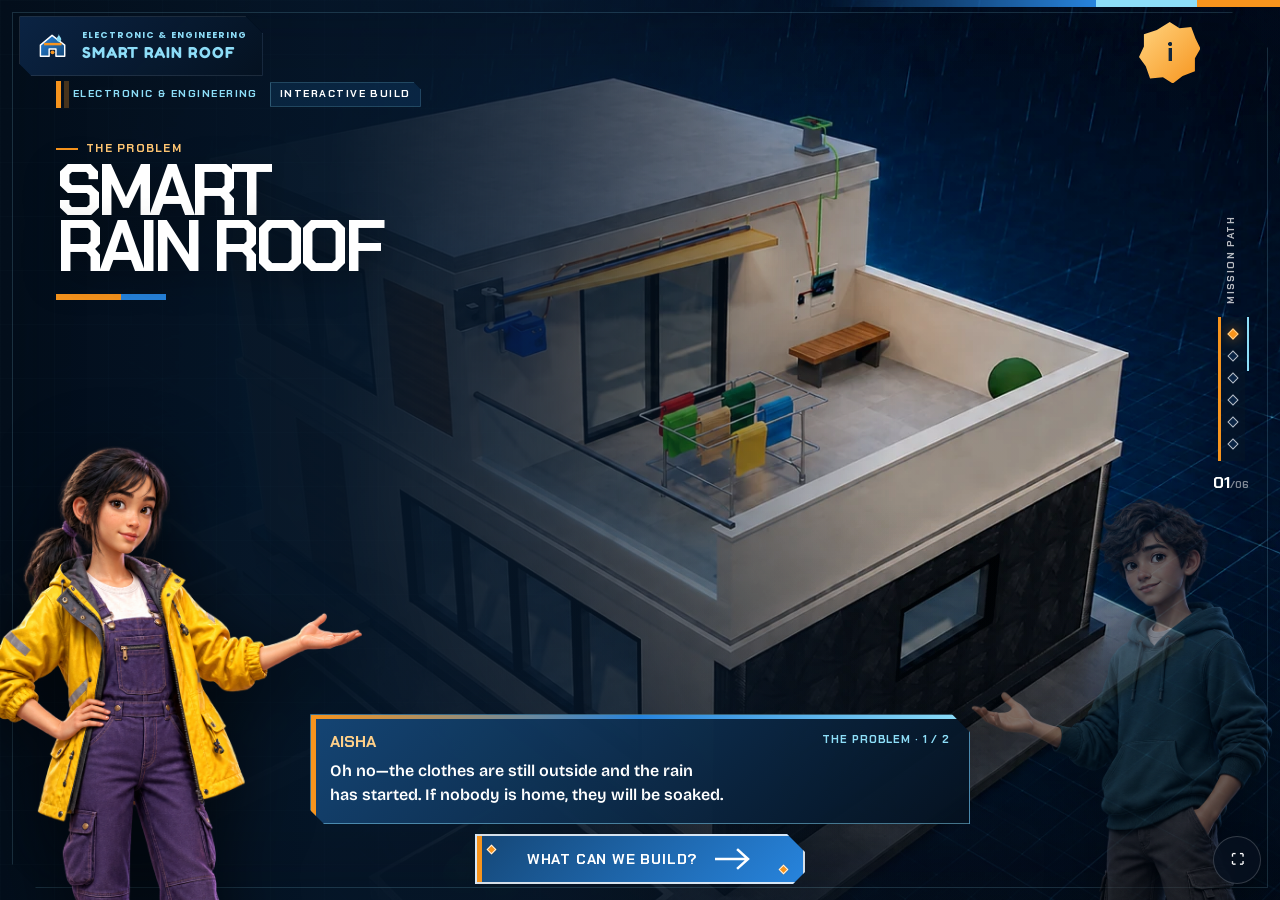
==== commit a5eb169a: "Add recorded character voice-over and a thank-you finale Voice-over Every spoken line is now a file " ====
--- a/index.html
+++ b/index.html
@@ -5,7 +5,8 @@
 <meta name="viewport" content="width=device-width, initial-scale=1, viewport-fit=cover, maximum-scale=1">
 <meta name="theme-color" content="#0B2545">
 <title>SKAI Engineering · Smart Rain Roof</title>
-<link rel="icon" type="image/svg+xml" href="favicon.svg">
+<link rel="icon" type="image/svg+xml" href="favicon.svg">
+<link rel="alternate icon" href="favicon.ico" sizes="16x16 24x24 32x32 48x48 64x64">
 <link rel="stylesheet" href="assets/fonts/local-fonts.css">
 <style>
 /* =====================================================================
--- a/engineering-smart-rain-roof.css
+++ b/engineering-smart-rain-roof.css
@@ -119,3 +119,38 @@
 @media (max-width: 700px), (max-height: 430px) {
   .lab-mark-copy { display: none; }
 }
+
+/* =====================================================================
+   Fit to screen, edge to edge.
+   The decorative Figma board is hidden in this shell, so there is nothing
+   left that needs a 16:9 frame — holding one only produced black bars at
+   the sides. The board now takes the whole viewport and the activity
+   iframe stretches with it, on every screen shape and orientation.
+   ===================================================================== */
+html, body { width: 100%; height: 100%; overflow: hidden; }
+
+.board {
+  width: 100vw !important;
+  height: 100vh !important;
+  max-width: none;
+  max-height: none;
+  border-radius: 0;
+  box-shadow: none;
+}
+
+@supports (height: 100dvh) {
+  .board { height: 100dvh !important; }
+}
+
+/* Portrait phones and tablets keep the same full-bleed rule: the earlier
+   rotate-to-fit trick existed only to save the fixed-ratio frame. */
+@media (max-aspect-ratio: 1/1) {
+  .board {
+    transform: none !important;
+    width: 100vw !important;
+    height: 100vh !important;
+  }
+  @supports (height: 100dvh) {
+    .board { height: 100dvh !important; }
+  }
+}
